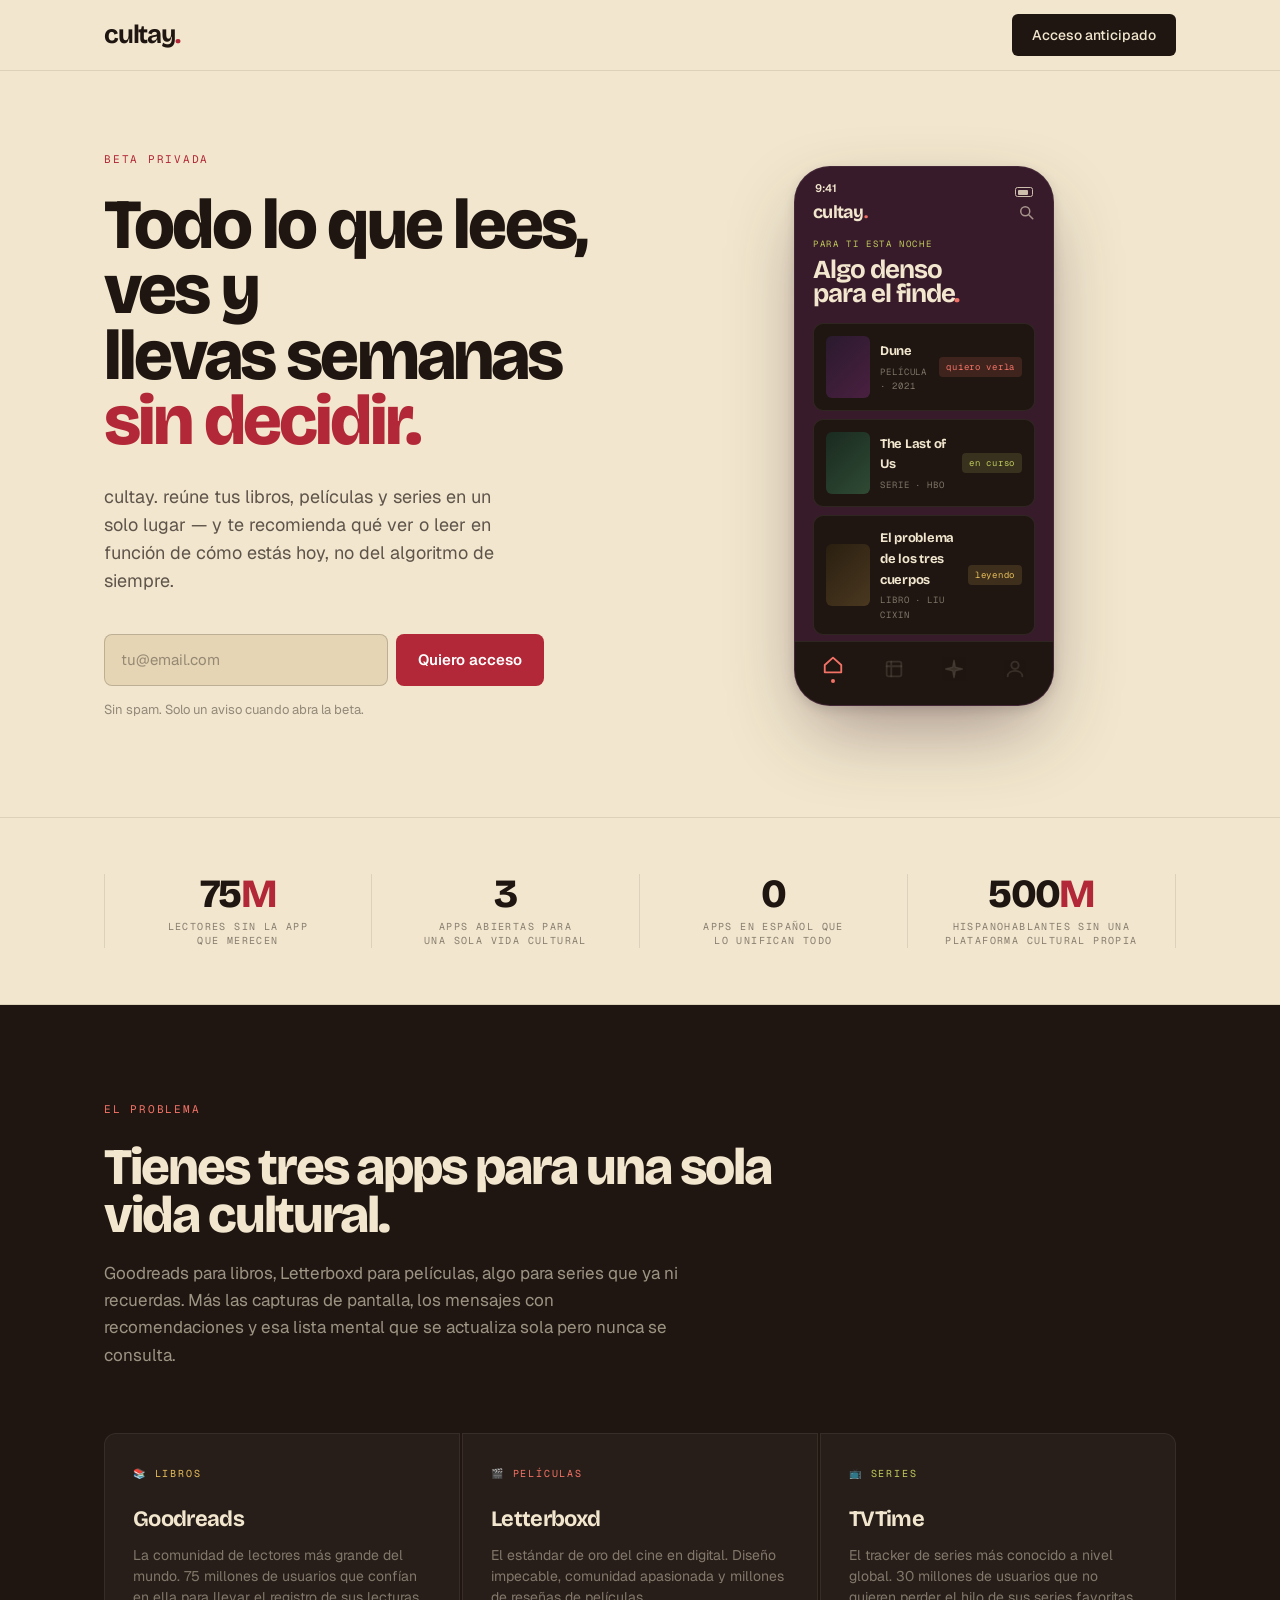
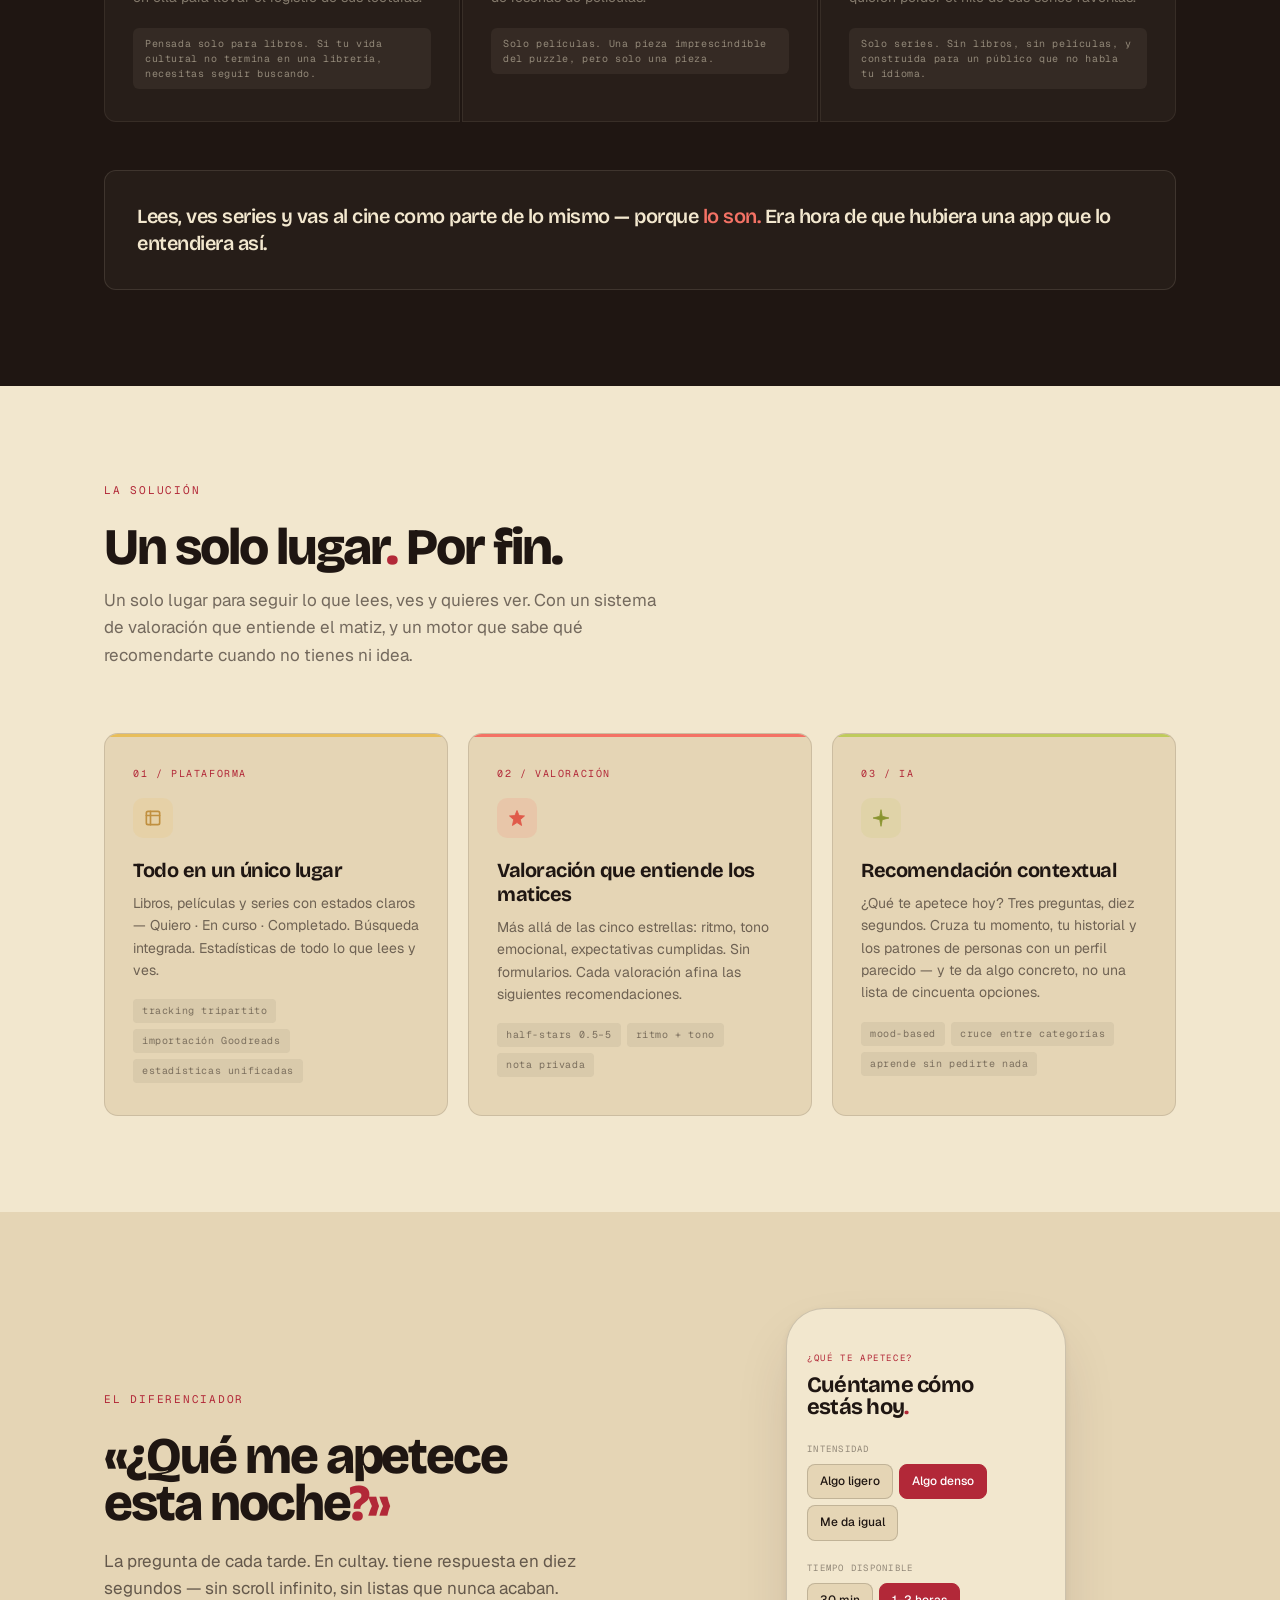
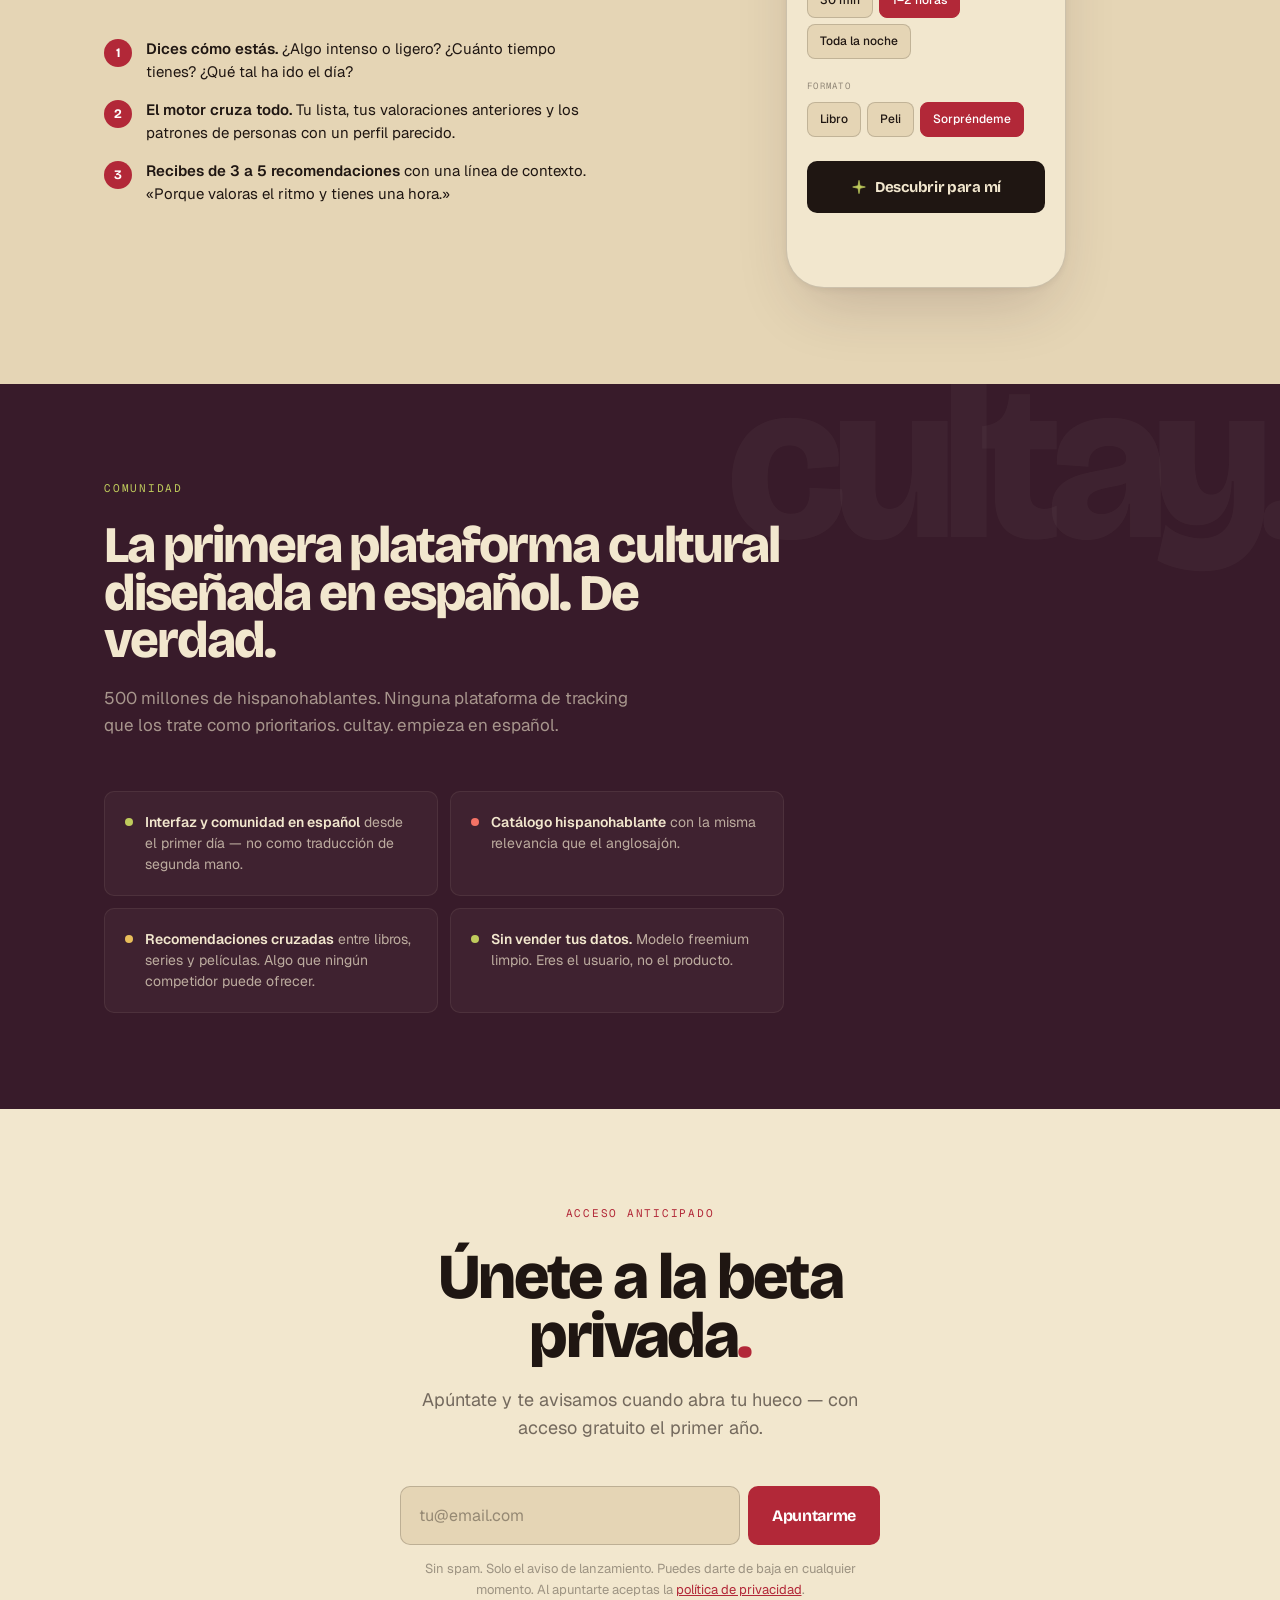
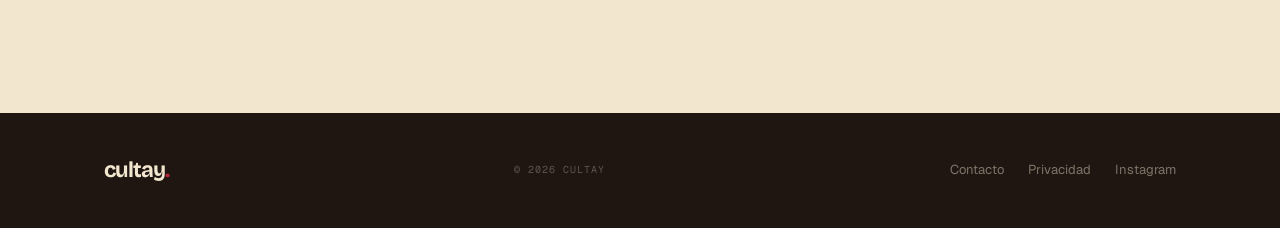
==== index.html @ 12b3cb8c "feat: forms Kit + privacidad + revisión de textos" ====
<!DOCTYPE html>
<html lang="es">
<head>
  <meta charset="UTF-8" />
  <meta name="viewport" content="width=device-width, initial-scale=1.0" />
  <title>cultay. — Tus libros, películas y series. Todo en un solo lugar.</title>
  <meta name="description" content="La app que unifica tu vida cultural y te recomienda qué leer o ver según cómo estás hoy." />
  <meta property="og:title" content="cultay. — Una sola app para tu vida cultural" />
  <meta property="og:description" content="Una sola app para gestionar libros, películas y series — y para resolver la pregunta de cada tarde." />
  <meta property="og:type" content="website" />

  <link rel="preconnect" href="https://fonts.googleapis.com" />
  <link rel="preconnect" href="https://fonts.gstatic.com" crossorigin />
  <link rel="stylesheet" href="https://fonts.googleapis.com/css2?family=Bricolage+Grotesque:opsz,wght@12..96,400;12..96,600;12..96,700;12..96,800&family=Geist:wght@300;400;500;600&family=Geist+Mono:wght@400;500&display=swap" />

  <style>
    /* ── TOKENS ─────────────────────────────────────────────────────── */
    :root {
      --hueso:       #F2E7CE;
      --arena:       #E5D5B5;
      --ink:         #1F1612;
      --vermut:      #B22838;
      --coral:       #F47265;
      --pistacho:    #BFCB5C;
      --mantequilla: #E8BE5A;
      --berenjena:   #381B2A;
      --line:        rgba(31,22,18,0.10);
      --line-med:    rgba(31,22,18,0.18);

      --display: 'Bricolage Grotesque', sans-serif;
      --ui:      'Geist', sans-serif;
      --mono:    'Geist Mono', monospace;
    }

    /* ── RESET ──────────────────────────────────────────────────────── */
    *, *::before, *::after { box-sizing: border-box; margin: 0; padding: 0; }
    html { scroll-behavior: smooth; }
    body {
      background: var(--hueso);
      color: var(--ink);
      font-family: 'Geist', sans-serif;
      font-size: 16px;
      line-height: 1.6;
      overflow-x: hidden;
    }
    img, svg { display: block; }
    a { color: inherit; text-decoration: none; }
    button { cursor: pointer; border: none; background: none; font: inherit; }
    input { font: inherit; }

    /* ── HELPERS ────────────────────────────────────────────────────── */
    .container {
      width: 100%;
      max-width: 1120px;
      margin: 0 auto;
      padding: 0 24px;
    }
    .mono {
      font-family: 'Geist Mono', monospace;
      font-size: 11px;
      letter-spacing: 0.16em;
      text-transform: uppercase;
    }
    .display {
      font-family: 'Bricolage Grotesque', sans-serif;
    }

    /* ── NAV ────────────────────────────────────────────────────────── */
    nav {
      position: sticky;
      top: 0;
      z-index: 100;
      background: var(--hueso);
      border-bottom: 1px solid var(--line);
      padding: 14px 0;
    }
    .nav-inner {
      display: flex;
      align-items: center;
      justify-content: space-between;
    }
    .wordmark {
      font-family: 'Bricolage Grotesque', sans-serif;
      font-weight: 700;
      font-size: 26px;
      letter-spacing: -0.045em;
      line-height: 1;
      display: inline-flex;
      align-items: flex-end;
      color: var(--ink);
    }
    .wordmark .dot { color: var(--vermut); }
    .nav-cta {
      background: var(--ink);
      color: var(--hueso);
      font-family: 'Geist', sans-serif;
      font-size: 14px;
      font-weight: 500;
      padding: 10px 20px;
      border-radius: 6px;
      transition: background 0.18s;
    }
    .nav-cta:hover { background: var(--berenjena); }

    /* ── HERO ───────────────────────────────────────────────────────── */
    .hero {
      padding: 80px 0 96px;
      position: relative;
      overflow: hidden;
    }
    .hero-grid {
      display: grid;
      grid-template-columns: 1fr 1fr;
      gap: 64px;
      align-items: center;
    }
    .hero-label {
      color: var(--vermut);
      margin-bottom: 24px;
    }
    .hero-heading {
      font-family: 'Bricolage Grotesque', sans-serif;
      font-weight: 800;
      font-size: clamp(44px, 5.5vw, 72px);
      letter-spacing: -0.04em;
      line-height: 0.93;
      margin-bottom: 28px;
      color: var(--ink);
    }
    .hero-heading .accent { color: var(--vermut); }
    .hero-sub {
      font-size: 18px;
      line-height: 1.55;
      color: rgba(31,22,18,0.7);
      margin-bottom: 40px;
      max-width: 420px;
    }
    .hero-form {
      display: flex;
      gap: 8px;
      max-width: 440px;
    }
    .hero-form input[type="email"] {
      flex: 1;
      background: var(--arena);
      border: 1.5px solid rgba(31,22,18,0.20);
      border-radius: 8px;
      padding: 13px 16px;
      font-size: 15px;
      color: var(--ink);
      outline: none;
      transition: border-color 0.15s, background 0.15s;
    }
    .hero-form input[type="email"]:focus { border-color: var(--vermut); background: var(--hueso); }
    .hero-form input[type="email"]::placeholder { color: rgba(31,22,18,0.40); }
    .hero-form button[type="submit"] {
      background: var(--vermut);
      color: white;
      font-family: 'Geist', sans-serif;
      font-size: 15px;
      font-weight: 600;
      padding: 13px 22px;
      border-radius: 8px;
      white-space: nowrap;
      transition: background 0.18s, transform 0.12s;
    }
    .hero-form button[type="submit"]:hover { background: #941f2a; }
    .hero-form button[type="submit"]:active { transform: scale(0.97); }
    .hero-footnote {
      margin-top: 14px;
      font-size: 13px;
      color: rgba(31,22,18,0.45);
    }

    /* Phone mockup */
    .phone-wrap {
      display: flex;
      justify-content: center;
      position: relative;
    }
    .phone {
      width: 260px;
      height: 540px;
      background: var(--berenjena);
      border-radius: 36px;
      border: 1.5px solid rgba(255,255,255,0.06);
      overflow: hidden;
      position: relative;
      box-shadow: 0 32px 80px -16px rgba(56,27,42,0.45), 0 4px 12px rgba(0,0,0,0.12);
    }
    .phone-status {
      height: 36px;
      display: flex;
      align-items: flex-end;
      justify-content: space-between;
      padding: 0 20px 6px;
      font-family: 'Geist', sans-serif;
      font-size: 11px;
      font-weight: 600;
      color: var(--hueso);
    }
    .phone-battery {
      display: inline-flex;
      align-items: center;
      gap: 2px;
    }
    .phone-battery-shell {
      width: 18px;
      height: 10px;
      border-radius: 2.5px;
      border: 1px solid var(--hueso);
      position: relative;
      opacity: 0.8;
    }
    .phone-battery-fill {
      position: absolute;
      inset: 1.5px;
      width: 65%;
      background: var(--hueso);
      border-radius: 1px;
    }
    .phone-body {
      padding: 0 18px;
      height: calc(100% - 36px - 64px);
      overflow: hidden;
    }
    .phone-nav-bar {
      position: absolute;
      bottom: 0;
      left: 0;
      right: 0;
      height: 64px;
      background: var(--ink);
      border-top: 1px solid rgba(242,231,206,0.08);
      display: flex;
      align-items: center;
      justify-content: space-around;
      padding: 0 8px 10px;
    }
    .phone-nav-icon { opacity: 0.35; }
    .phone-nav-icon.active { opacity: 1; }
    .phone-nav-dot {
      width: 4px;
      height: 4px;
      border-radius: 50%;
      background: var(--coral);
      margin: 3px auto 0;
    }

    /* Phone content */
    .phone-label {
      font-family: 'Geist Mono', monospace;
      font-size: 9px;
      letter-spacing: 0.18em;
      text-transform: uppercase;
      color: var(--pistacho);
      margin-bottom: 6px;
    }
    .phone-heading {
      font-family: 'Bricolage Grotesque', sans-serif;
      font-weight: 700;
      font-size: 26px;
      letter-spacing: -0.04em;
      line-height: 0.95;
      color: var(--hueso);
      margin-bottom: 16px;
    }
    .phone-heading .ph-dot { color: var(--coral); }
    .phone-card {
      background: var(--ink);
      border: 1px solid rgba(242,231,206,0.08);
      border-radius: 10px;
      padding: 12px;
      margin-bottom: 8px;
      display: flex;
      gap: 10px;
      align-items: center;
    }
    .phone-card-cover {
      width: 44px;
      height: 62px;
      border-radius: 6px;
      flex-shrink: 0;
    }
    .phone-card-title {
      font-family: 'Bricolage Grotesque', sans-serif;
      font-weight: 700;
      font-size: 13px;
      letter-spacing: -0.02em;
      color: var(--hueso);
      margin-bottom: 3px;
    }
    .phone-card-meta {
      font-family: 'Geist Mono', monospace;
      font-size: 9px;
      letter-spacing: 0.1em;
      color: rgba(242,231,206,0.45);
      text-transform: uppercase;
    }
    .phone-badge {
      margin-left: auto;
      font-family: 'Geist Mono', monospace;
      font-size: 9px;
      letter-spacing: 0.08em;
      padding: 3px 7px;
      border-radius: 4px;
      white-space: nowrap;
    }
    .badge-coral { background: rgba(244,114,101,0.15); color: var(--coral); }
    .badge-pistacho { background: rgba(191,203,92,0.15); color: var(--pistacho); }
    .badge-mantequilla { background: rgba(232,190,90,0.15); color: var(--mantequilla); }

    /* floating pills on hero bg */
    .hero-pill {
      position: absolute;
      font-family: 'Geist Mono', monospace;
      font-size: 10px;
      letter-spacing: 0.1em;
      text-transform: uppercase;
      padding: 6px 12px;
      border-radius: 100px;
      border: 1px solid var(--line-med);
      background: white;
      color: rgba(31,22,18,0.55);
      pointer-events: none;
      user-select: none;
    }

    /* ── PROBLEM SECTION ────────────────────────────────────────────── */
    .problem {
      background: var(--ink);
      color: var(--hueso);
      padding: 96px 0;
    }
    .problem-label { color: var(--coral); margin-bottom: 24px; }
    .problem-heading {
      font-family: 'Bricolage Grotesque', sans-serif;
      font-weight: 800;
      font-size: clamp(36px, 4vw, 56px);
      letter-spacing: -0.04em;
      line-height: 0.95;
      margin-bottom: 20px;
      max-width: 700px;
    }
    .problem-sub {
      font-size: 17px;
      color: rgba(242,231,206,0.6);
      max-width: 580px;
      margin-bottom: 64px;
      line-height: 1.6;
    }
    .apps-grid {
      display: grid;
      grid-template-columns: repeat(3, 1fr);
      gap: 2px;
    }
    .app-card {
      background: rgba(242,231,206,0.04);
      border: 1px solid rgba(242,231,206,0.08);
      padding: 32px 28px;
      position: relative;
    }
    .app-card:first-child { border-radius: 12px 0 0 12px; }
    .app-card:last-child  { border-radius: 0 12px 12px 0; }
    .app-card-type {
      font-family: 'Geist Mono', monospace;
      font-size: 10px;
      letter-spacing: 0.18em;
      text-transform: uppercase;
      margin-bottom: 20px;
    }
    .type-libros   { color: var(--mantequilla); }
    .type-peliculas { color: var(--coral); }
    .type-series   { color: var(--pistacho); }
    .app-name {
      font-family: 'Bricolage Grotesque', sans-serif;
      font-weight: 700;
      font-size: 22px;
      letter-spacing: -0.03em;
      margin-bottom: 8px;
      color: var(--hueso);
    }
    .app-verdict {
      font-size: 14px;
      color: rgba(242,231,206,0.45);
      line-height: 1.5;
      margin-bottom: 20px;
    }
    .app-pain {
      font-family: 'Geist Mono', monospace;
      font-size: 10px;
      letter-spacing: 0.06em;
      padding: 8px 12px;
      border-radius: 6px;
      background: rgba(242,231,206,0.06);
      color: rgba(242,231,206,0.5);
      line-height: 1.5;
    }
    .problem-coda {
      margin-top: 48px;
      padding: 32px;
      border: 1px solid rgba(242,231,206,0.12);
      border-radius: 12px;
      background: rgba(242,231,206,0.03);
      display: flex;
      align-items: center;
      gap: 20px;
    }
    .problem-coda-quote {
      font-family: 'Bricolage Grotesque', sans-serif;
      font-weight: 600;
      font-size: 20px;
      letter-spacing: -0.025em;
      color: var(--hueso);
      flex: 1;
      line-height: 1.35;
    }
    .problem-coda-quote .hl { color: var(--coral); }

    /* ── SOLUTION SECTION ───────────────────────────────────────────── */
    .solution {
      padding: 96px 0;
      background: var(--hueso);
    }
    .section-label { margin-bottom: 24px; }
    .section-heading {
      font-family: 'Bricolage Grotesque', sans-serif;
      font-weight: 800;
      font-size: clamp(36px, 4vw, 56px);
      letter-spacing: -0.04em;
      line-height: 0.93;
      margin-bottom: 16px;
    }
    .section-heading .accent { color: var(--vermut); }
    .section-sub {
      font-size: 17px;
      color: rgba(31,22,18,0.6);
      max-width: 560px;
      line-height: 1.6;
      margin-bottom: 64px;
    }
    .pillars-grid {
      display: grid;
      grid-template-columns: repeat(3, 1fr);
      gap: 20px;
    }
    .pillar {
      background: var(--arena);
      border: 1.5px solid rgba(31,22,18,0.12);
      border-radius: 14px;
      padding: 32px 28px;
      position: relative;
      overflow: hidden;
    }
    .pillar::before {
      content: '';
      position: absolute;
      top: 0; left: 0; right: 0;
      height: 3px;
    }
    .pillar:nth-child(1)::before { background: var(--mantequilla); }
    .pillar:nth-child(2)::before { background: var(--coral); }
    .pillar:nth-child(3)::before { background: var(--pistacho); }
    .pillar-number {
      font-family: 'Geist Mono', monospace;
      font-size: 10px;
      letter-spacing: 0.16em;
      color: var(--vermut);
      margin-bottom: 16px;
    }
    .pillar-icon {
      margin-bottom: 20px;
      width: 40px;
      height: 40px;
      border-radius: 10px;
      display: flex;
      align-items: center;
      justify-content: center;
    }
    .pillar-icon-1 { background: rgba(232,190,90,0.15); }
    .pillar-icon-2 { background: rgba(244,114,101,0.15); }
    .pillar-icon-3 { background: rgba(191,203,92,0.15); }
    .pillar-title {
      font-family: 'Bricolage Grotesque', sans-serif;
      font-weight: 700;
      font-size: 20px;
      letter-spacing: -0.025em;
      margin-bottom: 10px;
      line-height: 1.2;
    }
    .pillar-desc {
      font-size: 14px;
      line-height: 1.6;
      color: rgba(31,22,18,0.6);
    }
    .pillar-tags {
      display: flex;
      flex-wrap: wrap;
      gap: 6px;
      margin-top: 18px;
    }
    .tag {
      font-family: 'Geist Mono', monospace;
      font-size: 10px;
      letter-spacing: 0.06em;
      padding: 4px 9px;
      border-radius: 4px;
      background: rgba(31,22,18,0.06);
      color: rgba(31,22,18,0.5);
    }

    /* ── APETECE SECTION ────────────────────────────────────────────── */
    .apetece {
      padding: 96px 0;
      background: var(--arena);
      overflow: hidden;
    }
    .apetece-grid {
      display: grid;
      grid-template-columns: 1fr 1fr;
      gap: 72px;
      align-items: center;
    }
    .apetece-label { color: var(--vermut); margin-bottom: 24px; }
    .apetece-heading {
      font-family: 'Bricolage Grotesque', sans-serif;
      font-weight: 800;
      font-size: clamp(36px, 4vw, 54px);
      letter-spacing: -0.04em;
      line-height: 0.93;
      margin-bottom: 20px;
    }
    .apetece-heading .accent { color: var(--vermut); }
    .apetece-sub {
      font-size: 17px;
      line-height: 1.6;
      color: rgba(31,22,18,0.65);
      margin-bottom: 36px;
    }
    .apetece-steps {
      display: flex;
      flex-direction: column;
      gap: 16px;
    }
    .apetece-step {
      display: flex;
      align-items: flex-start;
      gap: 14px;
    }
    .step-num {
      width: 28px;
      height: 28px;
      border-radius: 50%;
      background: var(--vermut);
      color: white;
      font-family: 'Bricolage Grotesque', sans-serif;
      font-weight: 700;
      font-size: 13px;
      display: flex;
      align-items: center;
      justify-content: center;
      flex-shrink: 0;
      margin-top: 1px;
    }
    .step-text {
      font-size: 15px;
      line-height: 1.5;
      color: var(--ink);
    }
    .step-text strong { font-weight: 600; }

    /* Apetece phone */
    .apetece-phone {
      width: 280px;
      height: 580px;
      background: var(--hueso);
      border-radius: 38px;
      border: 1.5px solid var(--line-med);
      overflow: hidden;
      position: relative;
      box-shadow: 0 28px 64px -16px rgba(56,27,42,0.2), 0 2px 6px rgba(0,0,0,0.06);
      margin: 0 auto;
    }
    .apetece-phone-body {
      padding: 42px 20px 24px;
      height: 100%;
    }
    .apetece-q-label {
      font-family: 'Geist Mono', monospace;
      font-size: 9px;
      letter-spacing: 0.18em;
      text-transform: uppercase;
      color: var(--vermut);
      margin-bottom: 8px;
    }
    .apetece-q-heading {
      font-family: 'Bricolage Grotesque', sans-serif;
      font-weight: 700;
      font-size: 22px;
      letter-spacing: -0.035em;
      line-height: 1;
      margin-bottom: 24px;
      color: var(--ink);
    }
    .apetece-q-heading .qdot { color: var(--vermut); }
    .mood-group {
      margin-bottom: 20px;
    }
    .mood-group-label {
      font-family: 'Geist Mono', monospace;
      font-size: 9px;
      letter-spacing: 0.14em;
      text-transform: uppercase;
      color: rgba(31,22,18,0.45);
      margin-bottom: 8px;
    }
    .mood-tiles {
      display: flex;
      flex-wrap: wrap;
      gap: 6px;
    }
    .mood-tile {
      font-family: 'Geist', sans-serif;
      font-size: 12px;
      font-weight: 500;
      padding: 7px 12px;
      border-radius: 8px;
      border: 1.5px solid rgba(31,22,18,0.18);
      color: var(--ink);
      background: var(--arena);
    }
    .mood-tile.active {
      border-color: var(--vermut);
      background: var(--vermut);
      color: white;
    }
    .apetece-cta-btn {
      margin-top: 24px;
      width: 100%;
      background: var(--ink);
      color: var(--hueso);
      font-family: 'Bricolage Grotesque', sans-serif;
      font-weight: 700;
      font-size: 15px;
      letter-spacing: -0.02em;
      padding: 14px;
      border-radius: 10px;
      text-align: center;
      display: flex;
      align-items: center;
      justify-content: center;
      gap: 8px;
    }

    /* ── STATS BAR ──────────────────────────────────────────────────── */
    .stats {
      padding: 56px 0;
      background: var(--hueso);
      border-top: 1px solid var(--line);
      border-bottom: 1px solid var(--line);
    }
    .stats-grid {
      display: grid;
      grid-template-columns: repeat(4, 1fr);
      gap: 0;
    }
    .stat {
      padding: 0 32px;
      text-align: center;
      border-right: 1px solid var(--line);
    }
    .stat:first-child { border-left: 1px solid var(--line); }
    .stat-number {
      font-family: 'Bricolage Grotesque', sans-serif;
      font-weight: 800;
      font-size: 40px;
      letter-spacing: -0.04em;
      color: var(--ink);
      line-height: 1;
      margin-bottom: 6px;
    }
    .stat-number .stat-accent { color: var(--vermut); }
    .stat-label {
      font-family: 'Geist Mono', monospace;
      font-size: 10px;
      letter-spacing: 0.14em;
      text-transform: uppercase;
      color: rgba(31,22,18,0.5);
      line-height: 1.4;
    }

    /* ── COMUNIDAD SECTION ──────────────────────────────────────────── */
    .comunidad {
      padding: 96px 0;
      background: var(--berenjena);
      color: var(--hueso);
      position: relative;
      overflow: hidden;
    }
    .comunidad::before {
      content: 'cultay.';
      position: absolute;
      font-family: 'Bricolage Grotesque', sans-serif;
      font-weight: 800;
      font-size: 220px;
      letter-spacing: -0.06em;
      color: rgba(242,231,206,0.04);
      top: -30px;
      right: -20px;
      pointer-events: none;
      line-height: 1;
      user-select: none;
    }
    .comunidad-label { color: var(--pistacho); margin-bottom: 24px; }
    .comunidad-heading {
      font-family: 'Bricolage Grotesque', sans-serif;
      font-weight: 800;
      font-size: clamp(36px, 4vw, 56px);
      letter-spacing: -0.04em;
      line-height: 0.93;
      margin-bottom: 20px;
      max-width: 680px;
    }
    .comunidad-sub {
      font-size: 17px;
      line-height: 1.6;
      color: rgba(242,231,206,0.6);
      max-width: 540px;
      margin-bottom: 52px;
    }
    .bullets-grid {
      display: grid;
      grid-template-columns: repeat(2, 1fr);
      gap: 12px;
      max-width: 680px;
    }
    .bullet {
      display: flex;
      align-items: flex-start;
      gap: 12px;
      padding: 20px;
      border: 1px solid rgba(242,231,206,0.08);
      border-radius: 10px;
      background: rgba(242,231,206,0.04);
    }
    .bullet-dot {
      width: 8px;
      height: 8px;
      border-radius: 50%;
      flex-shrink: 0;
      margin-top: 6px;
    }
    .bullet-text {
      font-size: 14px;
      line-height: 1.5;
      color: rgba(242,231,206,0.7);
    }
    .bullet-text strong { color: var(--hueso); font-weight: 600; }

    /* ── WAITLIST / FINAL CTA ───────────────────────────────────────── */
    .waitlist {
      padding: 96px 0 112px;
      background: var(--hueso);
      text-align: center;
    }
    .waitlist-label { color: var(--vermut); margin-bottom: 24px; display: block; }
    .waitlist-heading {
      font-family: 'Bricolage Grotesque', sans-serif;
      font-weight: 800;
      font-size: clamp(40px, 5vw, 68px);
      letter-spacing: -0.04em;
      line-height: 0.93;
      margin-bottom: 20px;
      max-width: 700px;
      margin-left: auto;
      margin-right: auto;
    }
    .waitlist-heading .accent { color: var(--vermut); }
    .waitlist-sub {
      font-size: 18px;
      line-height: 1.55;
      color: rgba(31,22,18,0.6);
      max-width: 480px;
      margin: 0 auto 44px;
    }
    .waitlist-form-wrap {
      max-width: 480px;
      margin: 0 auto;
    }
    .waitlist-form {
      display: flex;
      gap: 8px;
    }
    .waitlist-form input[type="email"] {
      flex: 1;
      background: var(--arena);
      border: 1.5px solid rgba(31,22,18,0.20);
      border-radius: 10px;
      padding: 16px 18px;
      font-size: 16px;
      color: var(--ink);
      outline: none;
      transition: border-color 0.15s, background 0.15s;
    }
    .waitlist-form input[type="email"]:focus { border-color: var(--vermut); background: var(--hueso); }
    .waitlist-form input[type="email"]::placeholder { color: rgba(31,22,18,0.40); }
    .waitlist-form button[type="submit"] {
      background: var(--vermut);
      color: white;
      font-family: 'Bricolage Grotesque', sans-serif;
      font-size: 16px;
      font-weight: 700;
      padding: 16px 24px;
      border-radius: 10px;
      white-space: nowrap;
      letter-spacing: -0.02em;
      transition: background 0.18s, transform 0.12s;
    }
    .waitlist-form button[type="submit"]:hover { background: #941f2a; }
    .waitlist-form button[type="submit"]:active { transform: scale(0.97); }
    .waitlist-footnote {
      margin-top: 14px;
      font-size: 13px;
      color: rgba(31,22,18,0.4);
    }
    .success-msg {
      display: none;
      text-align: center;
      padding: 20px;
      background: rgba(191,203,92,0.12);
      border: 1px solid rgba(191,203,92,0.3);
      border-radius: 10px;
      color: var(--ink);
      font-size: 15px;
    }
    .success-msg.show { display: block; }

    /* ── FOOTER ─────────────────────────────────────────────────────── */
    footer {
      background: var(--ink);
      color: var(--hueso);
      padding: 40px 0;
    }
    .footer-inner {
      display: flex;
      align-items: center;
      justify-content: space-between;
    }
    .footer-wordmark {
      font-family: 'Bricolage Grotesque', sans-serif;
      font-weight: 700;
      font-size: 22px;
      letter-spacing: -0.045em;
      color: var(--hueso);
    }
    .footer-wordmark .dot { color: var(--vermut); }
    .footer-copy {
      font-family: 'Geist Mono', monospace;
      font-size: 10px;
      letter-spacing: 0.1em;
      color: rgba(242,231,206,0.3);
      text-transform: uppercase;
    }
    .footer-links {
      display: flex;
      gap: 24px;
    }
    .footer-link {
      font-size: 13px;
      color: rgba(242,231,206,0.45);
      transition: color 0.15s;
    }
    .footer-link:hover { color: var(--hueso); }

    /* ── RESPONSIVE ─────────────────────────────────────────────────── */
    @media (max-width: 860px) {
      .hero-grid { grid-template-columns: 1fr; gap: 56px; }
      .phone-wrap { order: -1; }
      .apps-grid { grid-template-columns: 1fr; gap: 2px; }
      .app-card:first-child { border-radius: 12px 12px 0 0; }
      .app-card:last-child  { border-radius: 0 0 12px 12px; }
      .pillars-grid { grid-template-columns: 1fr; }
      .apetece-grid { grid-template-columns: 1fr; gap: 56px; }
      .stats-grid { grid-template-columns: repeat(2, 1fr); gap: 20px; }
      .stat { border: 1px solid var(--line); border-radius: 10px; padding: 24px; }
      .stat:first-child { border: 1px solid var(--line); }
      .bullets-grid { grid-template-columns: 1fr; }
      .footer-inner { flex-direction: column; gap: 20px; text-align: center; }
      .footer-links { flex-wrap: wrap; justify-content: center; }
      .hero-form { flex-direction: column; }
      .waitlist-form { flex-direction: column; }
    }
    @media (max-width: 540px) {
      .hero { padding: 56px 0 72px; }
      .problem, .solution, .apetece, .comunidad, .waitlist { padding: 72px 0; }
    }
  </style>
</head>
<body>

  <!-- ── NAV ─────────────────────────────────────────────────────────── -->
  <nav>
    <div class="container">
      <div class="nav-inner">
        <a href="#" class="wordmark">cultay<span class="dot">.</span></a>
        <a href="#waitlist" class="nav-cta">Acceso anticipado</a>
      </div>
    </div>
  </nav>

  <!-- ── HERO ────────────────────────────────────────────────────────── -->
  <section class="hero">
    <div class="container">
      <div class="hero-grid">
        <div>
          <p class="mono hero-label">Beta privada</p>
          <h1 class="hero-heading">
            Todo lo que lees, ves y<br/>
            llevas semanas <span class="accent">sin decidir.</span>
          </h1>
          <p class="hero-sub">
            cultay. reúne tus libros, películas y series en un solo lugar — y te recomienda qué ver o leer en función de cómo estás hoy, no del algoritmo de siempre.
          </p>
          <form class="hero-form" id="hero-form">
            <input type="email" name="email_address" placeholder="tu@email.com" required autocomplete="email" />
            <!-- Kit gestiona el anti-spam automáticamente; no hace falta honeypot manual -->
            <button type="submit">Quiero acceso</button>
          </form>
          <p class="hero-footnote" id="hero-footnote">Sin spam. Solo un aviso cuando abra la beta.</p>
        </div>
        <div class="phone-wrap">
          <!-- Phone mockup: dark mode "¿Qué me apetece?" screen -->
          <div class="phone">
            <div class="phone-status">
              <span>9:41</span>
              <div class="phone-battery">
                <div class="phone-battery-shell"><div class="phone-battery-fill"></div></div>
              </div>
            </div>
            <div class="phone-body">
              <!-- Wordmark in phone -->
              <div style="display:flex;align-items:center;justify-content:space-between;margin-bottom:16px;">
                <div style="font-family:'Bricolage Grotesque',sans-serif;font-weight:700;font-size:18px;letter-spacing:-0.04em;color:#F2E7CE;line-height:1;">
                  cultay<span style="color:#F47265;">.</span>
                </div>
                <svg width="18" height="18" viewBox="0 0 24 24" fill="none" stroke="#F2E7CE" stroke-width="2" stroke-linecap="round" stroke-linejoin="round" opacity="0.6"><circle cx="11" cy="11" r="6"/><path d="M16 16 L21 21"/></svg>
              </div>
              <div class="phone-label">Para ti esta noche</div>
              <div class="phone-heading">Algo denso<br>para el finde<span class="ph-dot">.</span></div>
              <!-- Cards -->
              <div class="phone-card">
                <div class="phone-card-cover" style="background:linear-gradient(135deg,#2a1a2e,#4a2040);"></div>
                <div style="flex:1;min-width:0;">
                  <div class="phone-card-title">Dune</div>
                  <div class="phone-card-meta">película · 2021</div>
                </div>
                <span class="phone-badge badge-coral">quiero verla</span>
              </div>
              <div class="phone-card">
                <div class="phone-card-cover" style="background:linear-gradient(135deg,#1a2a1f,#2f4a35);"></div>
                <div style="flex:1;min-width:0;">
                  <div class="phone-card-title">The Last of Us</div>
                  <div class="phone-card-meta">serie · HBO</div>
                </div>
                <span class="phone-badge badge-pistacho">en curso</span>
              </div>
              <div class="phone-card">
                <div class="phone-card-cover" style="background:linear-gradient(135deg,#2a1f10,#4a3820);"></div>
                <div style="flex:1;min-width:0;">
                  <div class="phone-card-title">El problema de los tres cuerpos</div>
                  <div class="phone-card-meta">libro · Liu Cixin</div>
                </div>
                <span class="phone-badge badge-mantequilla">leyendo</span>
              </div>
            </div>
            <!-- Bottom nav -->
            <div class="phone-nav-bar">
              <div class="phone-nav-icon active">
                <svg width="22" height="22" viewBox="0 0 24 24" fill="none" stroke="#F47265" stroke-width="2" stroke-linecap="round" stroke-linejoin="round"><path d="M3 12 L12 4 L21 12 V20 H3 Z"/></svg>
                <div class="phone-nav-dot"></div>
              </div>
              <div class="phone-nav-icon">
                <svg width="22" height="22" viewBox="0 0 24 24" fill="none" stroke="rgba(242,231,206,0.35)" stroke-width="2" stroke-linecap="round" stroke-linejoin="round"><rect x="4" y="4" width="16" height="16" rx="2"/><path d="M4 9 H20 M9 4 V20"/></svg>
              </div>
              <div class="phone-nav-icon">
                <svg width="22" height="22" viewBox="0 0 24 24" fill="rgba(242,231,206,0.35)" stroke="rgba(242,231,206,0.35)" stroke-width="1.5"><path d="M12 2 L13.5 10 L21.5 12 L13.5 14 L12 22 L10.5 14 L2.5 12 L10.5 10 Z"/></svg>
              </div>
              <div class="phone-nav-icon">
                <svg width="22" height="22" viewBox="0 0 24 24" fill="none" stroke="rgba(242,231,206,0.35)" stroke-width="2" stroke-linecap="round"><circle cx="12" cy="8" r="4"/><path d="M4 20 C 4 16 8 14 12 14 C 16 14 20 16 20 20"/></svg>
              </div>
            </div>
          </div>
        </div>
      </div>
    </div>
  </section>

  <!-- ── STATS ───────────────────────────────────────────────────────── -->
  <div class="stats">
    <div class="container">
      <div class="stats-grid">
        <div class="stat">
          <div class="stat-number">75<span class="stat-accent">M</span></div>
          <div class="stat-label">lectores sin la app<br>que merecen</div>
        </div>
        <div class="stat">
          <div class="stat-number">3</div>
          <div class="stat-label">apps abiertas para<br>una sola vida cultural</div>
        </div>
        <div class="stat">
          <div class="stat-number">0</div>
          <div class="stat-label">apps en español que<br>lo unifican todo</div>
        </div>
        <div class="stat">
          <div class="stat-number">500<span class="stat-accent">M</span></div>
          <div class="stat-label">hispanohablantes sin una<br>plataforma cultural propia</div>
        </div>
      </div>
    </div>
  </div>

  <!-- ── PROBLEM ─────────────────────────────────────────────────────── -->
  <section class="problem">
    <div class="container">
      <p class="mono problem-label">El problema</p>
      <h2 class="problem-heading">
        Tienes tres apps para una sola vida cultural.
      </h2>
      <p class="problem-sub">
        Goodreads para libros, Letterboxd para películas, algo para series que ya ni recuerdas. Más las capturas de pantalla, los mensajes con recomendaciones y esa lista mental que se actualiza sola pero nunca se consulta.
      </p>
      <div class="apps-grid">
        <div class="app-card">
          <div class="app-card-type type-libros">📚 Libros</div>
          <div class="app-name">Goodreads</div>
          <p class="app-verdict">La comunidad de lectores más grande del mundo. 75 millones de usuarios que confían en ella para llevar el registro de sus lecturas.</p>
          <div class="app-pain">Pensada solo para libros. Si tu vida cultural no termina en una librería, necesitas seguir buscando.</div>
        </div>
        <div class="app-card">
          <div class="app-card-type type-peliculas">🎬 Películas</div>
          <div class="app-name">Letterboxd</div>
          <p class="app-verdict">El estándar de oro del cine en digital. Diseño impecable, comunidad apasionada y millones de reseñas de películas.</p>
          <div class="app-pain">Solo películas. Una pieza imprescindible del puzzle, pero solo una pieza.</div>
        </div>
        <div class="app-card">
          <div class="app-card-type type-series">📺 Series</div>
          <div class="app-name">TVTime</div>
          <p class="app-verdict">El tracker de series más conocido a nivel global. 30 millones de usuarios que no quieren perder el hilo de sus series favoritas.</p>
          <div class="app-pain">Solo series. Sin libros, sin películas, y construida para un público que no habla tu idioma.</div>
        </div>
      </div>
      <div class="problem-coda">
        <div class="problem-coda-quote">
          Lees, ves series y vas al cine como parte de lo mismo — porque <span class="hl">lo son.</span> Era hora de que hubiera una app que lo entendiera así.
        </div>
      </div>
    </div>
  </section>

  <!-- ── SOLUTION ────────────────────────────────────────────────────── -->
  <section class="solution">
    <div class="container">
      <p class="mono section-label" style="color:var(--vermut);">La solución</p>
      <h2 class="section-heading">Un solo lugar<span class="accent">.</span> Por fin.</h2>
      <p class="section-sub">Un solo lugar para seguir lo que lees, ves y quieres ver. Con un sistema de valoración que entiende el matiz, y un motor que sabe qué recomendarte cuando no tienes ni idea.</p>

      <div class="pillars-grid">
        <div class="pillar">
          <div class="pillar-number">01 / PLATAFORMA</div>
          <div class="pillar-icon pillar-icon-1">
            <svg width="20" height="20" viewBox="0 0 24 24" fill="none" stroke="#C09040" stroke-width="2" stroke-linecap="round" stroke-linejoin="round"><rect x="4" y="4" width="16" height="16" rx="2"/><path d="M4 9 H20 M9 4 V20"/></svg>
          </div>
          <div class="pillar-title">Todo en un único lugar</div>
          <p class="pillar-desc">Libros, películas y series con estados claros — Quiero · En curso · Completado. Búsqueda integrada. Estadísticas de todo lo que lees y ves.</p>
          <div class="pillar-tags">
            <span class="tag">tracking tripartito</span>
            <span class="tag">importación Goodreads</span>
            <span class="tag">estadísticas unificadas</span>
          </div>
        </div>
        <div class="pillar">
          <div class="pillar-number">02 / VALORACIÓN</div>
          <div class="pillar-icon pillar-icon-2">
            <svg width="20" height="20" viewBox="0 0 24 24" fill="#E05A4A" stroke="#E05A4A" stroke-width="1"><path d="M12 3 L14.5 9 L21 9.5 L16 14 L17.5 21 L12 17.5 L6.5 21 L8 14 L3 9.5 L9.5 9 Z"/></svg>
          </div>
          <div class="pillar-title">Valoración que entiende los matices</div>
          <p class="pillar-desc">Más allá de las cinco estrellas: ritmo, tono emocional, expectativas cumplidas. Sin formularios. Cada valoración afina las siguientes recomendaciones.</p>
          <div class="pillar-tags">
            <span class="tag">half-stars 0.5–5</span>
            <span class="tag">ritmo + tono</span>
            <span class="tag">nota privada</span>
          </div>
        </div>
        <div class="pillar">
          <div class="pillar-number">03 / IA</div>
          <div class="pillar-icon pillar-icon-3">
            <svg width="20" height="20" viewBox="0 0 24 24" fill="#8A9430" stroke="#8A9430" stroke-width="1"><path d="M12 2 L13.5 10 L21.5 12 L13.5 14 L12 22 L10.5 14 L2.5 12 L10.5 10 Z"/></svg>
          </div>
          <div class="pillar-title">Recomendación contextual</div>
          <p class="pillar-desc">¿Qué te apetece hoy? Tres preguntas, diez segundos. Cruza tu momento, tu historial y los patrones de personas con un perfil parecido — y te da algo concreto, no una lista de cincuenta opciones.</p>
          <div class="pillar-tags">
            <span class="tag">mood-based</span>
            <span class="tag">cruce entre categorías</span>
            <span class="tag">aprende sin pedirte nada</span>
          </div>
        </div>
      </div>
    </div>
  </section>

  <!-- ── ¿QUÉ ME APETECE? ─────────────────────────────────────────────── -->
  <section class="apetece">
    <div class="container">
      <div class="apetece-grid">
        <div>
          <p class="mono apetece-label">El diferenciador</p>
          <h2 class="apetece-heading">
            «¿Qué me apetece<br/>esta noche<span class="accent">?»</span>
          </h2>
          <p class="apetece-sub">
            La pregunta de cada tarde. En cultay. tiene respuesta en diez segundos — sin scroll infinito, sin listas que nunca acaban.
          </p>
          <div class="apetece-steps">
            <div class="apetece-step">
              <div class="step-num">1</div>
              <p class="step-text"><strong>Dices cómo estás.</strong> ¿Algo intenso o ligero? ¿Cuánto tiempo tienes? ¿Qué tal ha ido el día?</p>
            </div>
            <div class="apetece-step">
              <div class="step-num">2</div>
              <p class="step-text"><strong>El motor cruza todo.</strong> Tu lista, tus valoraciones anteriores y los patrones de personas con un perfil parecido.</p>
            </div>
            <div class="apetece-step">
              <div class="step-num">3</div>
              <p class="step-text"><strong>Recibes de 3 a 5 recomendaciones</strong> con una línea de contexto. «Porque valoras el ritmo y tienes una hora.»</p>
            </div>
          </div>
        </div>
        <!-- Apetece phone mockup -->
        <div>
          <div class="apetece-phone">
            <div class="apetece-phone-body">
              <div class="apetece-q-label">¿Qué te apetece?</div>
              <div class="apetece-q-heading">
                Cuéntame cómo<br/>estás hoy<span class="qdot">.</span>
              </div>
              <div class="mood-group">
                <div class="mood-group-label">Intensidad</div>
                <div class="mood-tiles">
                  <div class="mood-tile">Algo ligero</div>
                  <div class="mood-tile active">Algo denso</div>
                  <div class="mood-tile">Me da igual</div>
                </div>
              </div>
              <div class="mood-group">
                <div class="mood-group-label">Tiempo disponible</div>
                <div class="mood-tiles">
                  <div class="mood-tile">30 min</div>
                  <div class="mood-tile active">1–2 horas</div>
                  <div class="mood-tile">Toda la noche</div>
                </div>
              </div>
              <div class="mood-group">
                <div class="mood-group-label">Formato</div>
                <div class="mood-tiles">
                  <div class="mood-tile">Libro</div>
                  <div class="mood-tile">Peli</div>
                  <div class="mood-tile active">Sorpréndeme</div>
                </div>
              </div>
              <div class="apetece-cta-btn">
                <svg width="16" height="16" viewBox="0 0 24 24" fill="#BFCB5C" stroke="#BFCB5C" stroke-width="1"><path d="M12 2 L13.5 10 L21.5 12 L13.5 14 L12 22 L10.5 14 L2.5 12 L10.5 10 Z"/></svg>
                Descubrir para mí
              </div>
            </div>
          </div>
        </div>
      </div>
    </div>
  </section>

  <!-- ── COMUNIDAD ───────────────────────────────────────────────────── -->
  <section class="comunidad">
    <div class="container">
      <p class="mono comunidad-label">Comunidad</p>
      <h2 class="comunidad-heading">
        La primera plataforma cultural diseñada en español. De verdad.
      </h2>
      <p class="comunidad-sub">
        500 millones de hispanohablantes. Ninguna plataforma de tracking que los trate como prioritarios. cultay. empieza en español.
      </p>
      <div class="bullets-grid">
        <div class="bullet">
          <div class="bullet-dot" style="background:var(--pistacho);"></div>
          <p class="bullet-text"><strong>Interfaz y comunidad en español</strong> desde el primer día — no como traducción de segunda mano.</p>
        </div>
        <div class="bullet">
          <div class="bullet-dot" style="background:var(--coral);"></div>
          <p class="bullet-text"><strong>Catálogo hispanohablante</strong> con la misma relevancia que el anglosajón.</p>
        </div>
        <div class="bullet">
          <div class="bullet-dot" style="background:var(--mantequilla);"></div>
          <p class="bullet-text"><strong>Recomendaciones cruzadas</strong> entre libros, series y películas. Algo que ningún competidor puede ofrecer.</p>
        </div>
        <div class="bullet">
          <div class="bullet-dot" style="background:var(--pistacho);"></div>
          <p class="bullet-text"><strong>Sin vender tus datos.</strong> Modelo freemium limpio. Eres el usuario, no el producto.</p>
        </div>
      </div>
    </div>
  </section>

  <!-- ── WAITLIST ─────────────────────────────────────────────────────── -->
  <section class="waitlist" id="waitlist">
    <div class="container">
      <span class="mono waitlist-label">Acceso anticipado</span>
      <h2 class="waitlist-heading">
        Únete a la beta<br/>privada<span class="accent">.</span>
      </h2>
      <p class="waitlist-sub">
        Apúntate y te avisamos cuando abra tu hueco — con acceso gratuito el primer año.
      </p>
      <div class="waitlist-form-wrap">
        <form class="waitlist-form" id="waitlist-form">
          <input type="email" name="email_address" placeholder="tu@email.com" required autocomplete="email" />
          <!-- Kit gestiona el anti-spam automáticamente; no hace falta honeypot manual -->
          <button type="submit">Apuntarme</button>
        </form>
        <div class="success-msg" id="success-msg">
          ✓ &nbsp;Casi listo. Revisa tu email y confirma la suscripción para cerrar tu hueco.
        </div>
        <p class="waitlist-footnote">Sin spam. Solo el aviso de lanzamiento. Puedes darte de baja en cualquier momento. Al apuntarte aceptas la <a href="privacidad.html" style="color:var(--vermut);text-decoration:underline;">política de privacidad</a>.</p>
      </div>
    </div>
  </section>

  <!-- ── FOOTER ───────────────────────────────────────────────────────── -->
  <footer>
    <div class="container">
      <div class="footer-inner">
        <div class="footer-wordmark">cultay<span class="dot">.</span></div>
        <div class="footer-copy">© 2026 cultay</div>
        <div class="footer-links">
          <a href="mailto:hello@cultay.com" class="footer-link">Contacto</a>
          <a href="privacidad.html" class="footer-link">Privacidad</a>
          <a href="https://instagram.com/cultay.app" target="_blank" rel="noopener" class="footer-link">Instagram</a>
        </div>
      </div>
    </div>
  </footer>

  <!-- iframe oculto: recibe la respuesta de Kit para no recargar la página -->
  <iframe name="mc_hidden" style="display:none;" title="kit"></iframe>

  <!-- ── JS ──────────────────────────────────────────────────────────── -->
  <script>
    /* ─────────────────────────────────────────────────────────────────
       CONFIGURACIÓN — pega aquí la URL del formulario de Kit.
       En Kit:  Grow → Landing Pages & Forms → crea/abre un Form →
       Embed → pestaña "HTML". Copia el valor del atributo "action" del
       <form> (tiene el formato https://app.kit.com/forms/XXXXXX/subscriptions).
       Mientras esté vacía, los forms solo registran el email en consola.
       ───────────────────────────────────────────────────────────────── */
    const KIT_ACTION = "https://app.kit.com/forms/9726292/subscriptions";

    function wireForm(formId, onSuccess) {
      const form = document.getElementById(formId);
      if (!form) return;
      if (KIT_ACTION) {
        form.setAttribute('action', KIT_ACTION);
        form.setAttribute('method', 'post');
        form.setAttribute('target', 'mc_hidden');
      }
      form.addEventListener('submit', (e) => {
        const email = form.querySelector('input[type="email"]').value;
        if (!KIT_ACTION) {
          // Sin Kit configurado: no enviamos, solo mostramos el éxito (modo preview)
          e.preventDefault();
          console.log('Signup (Kit no configurado):', email);
        }
        // Si hay action, dejamos que el form se envíe al iframe oculto
        onSuccess(form);
      });
    }

    // Hero: sustituye el form por un mensaje de confirmación
    wireForm('hero-form', (form) => {
      form.innerHTML = '<p style="color:var(--vermut);font-family:\'Bricolage Grotesque\',sans-serif;font-weight:700;font-size:18px;">Casi listo. Revisa tu email y confirma la suscripción.</p>';
      const fn = document.getElementById('hero-footnote');
      if (fn) fn.style.display = 'none';
    });

    // Waitlist: oculta el form y muestra el bloque de éxito
    wireForm('waitlist-form', (form) => {
      form.style.display = 'none';
      document.getElementById('success-msg').classList.add('show');
    });

    // Smooth scroll para el nav CTA
    document.querySelectorAll('a[href="#waitlist"]').forEach(a => {
      a.addEventListener('click', e => {
        e.preventDefault();
        document.getElementById('waitlist').scrollIntoView({ behavior: 'smooth' });
      });
    });
  </script>

</body>
</html>
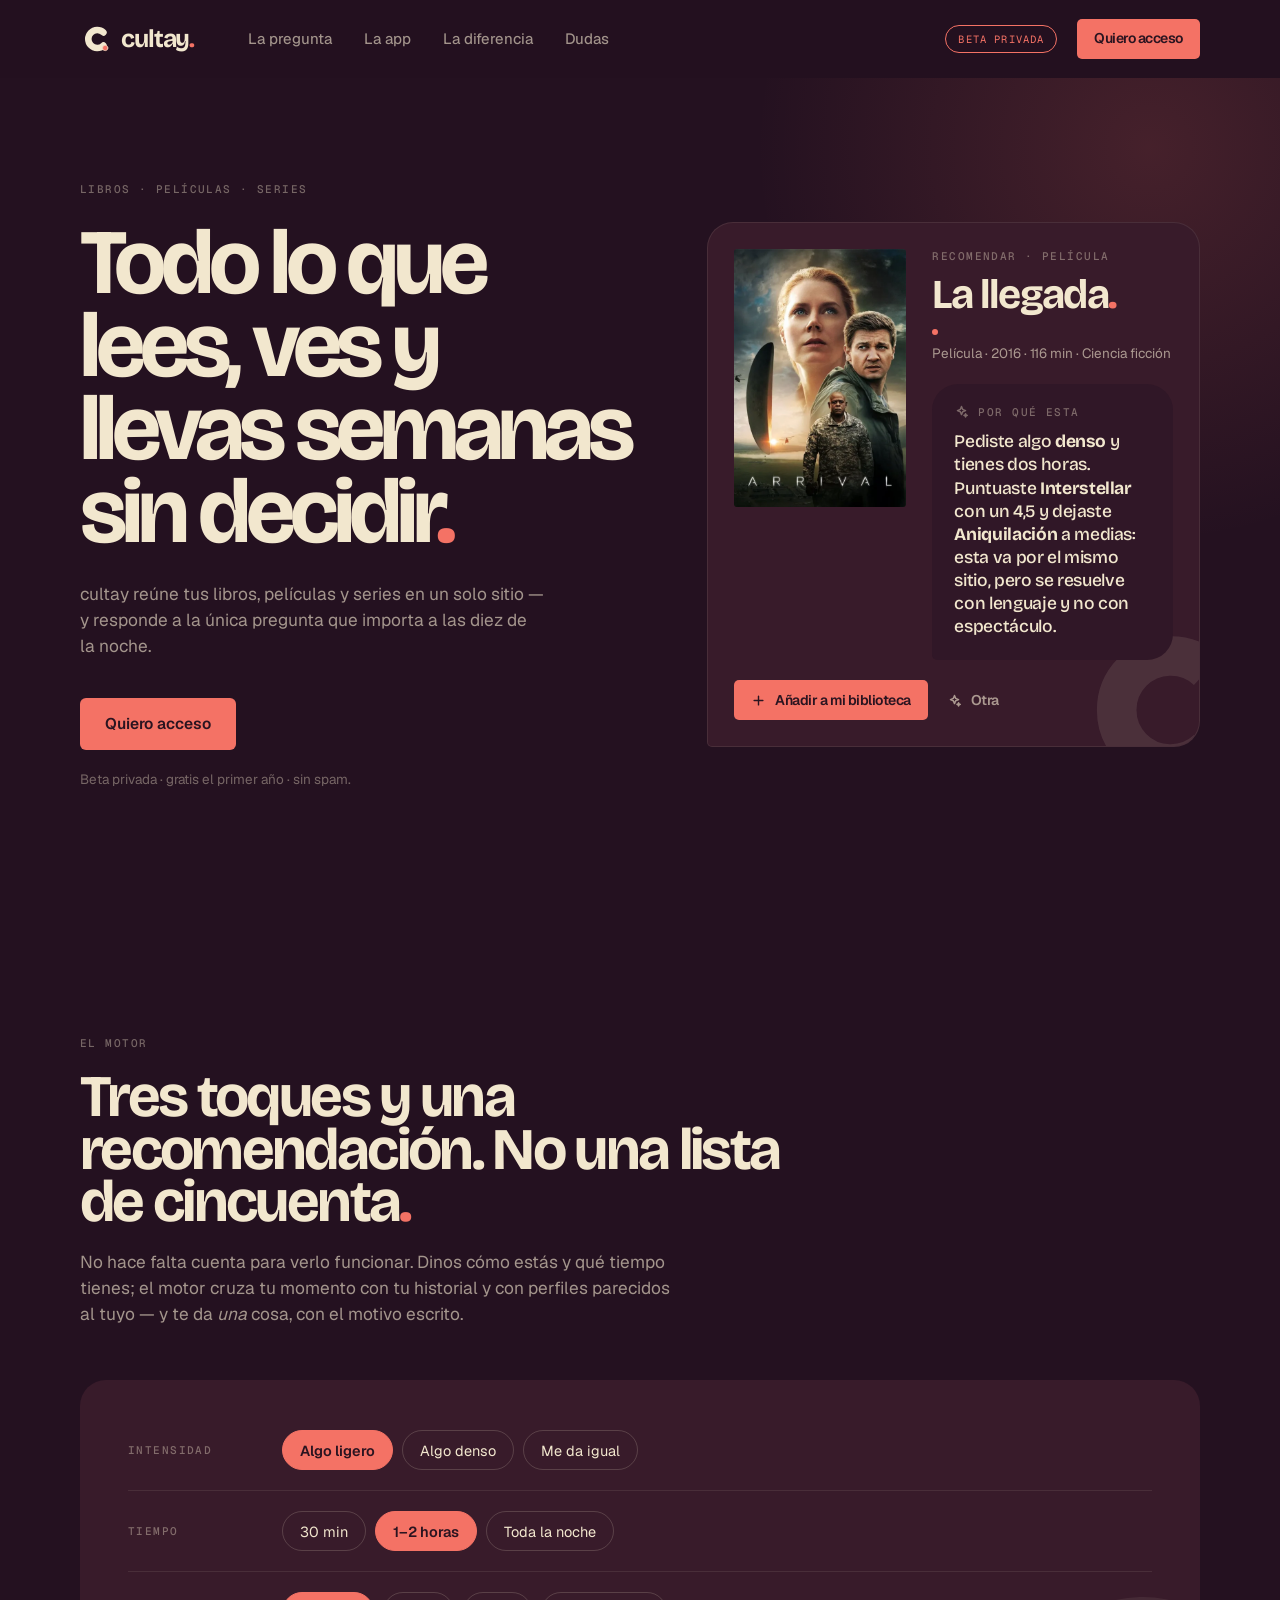
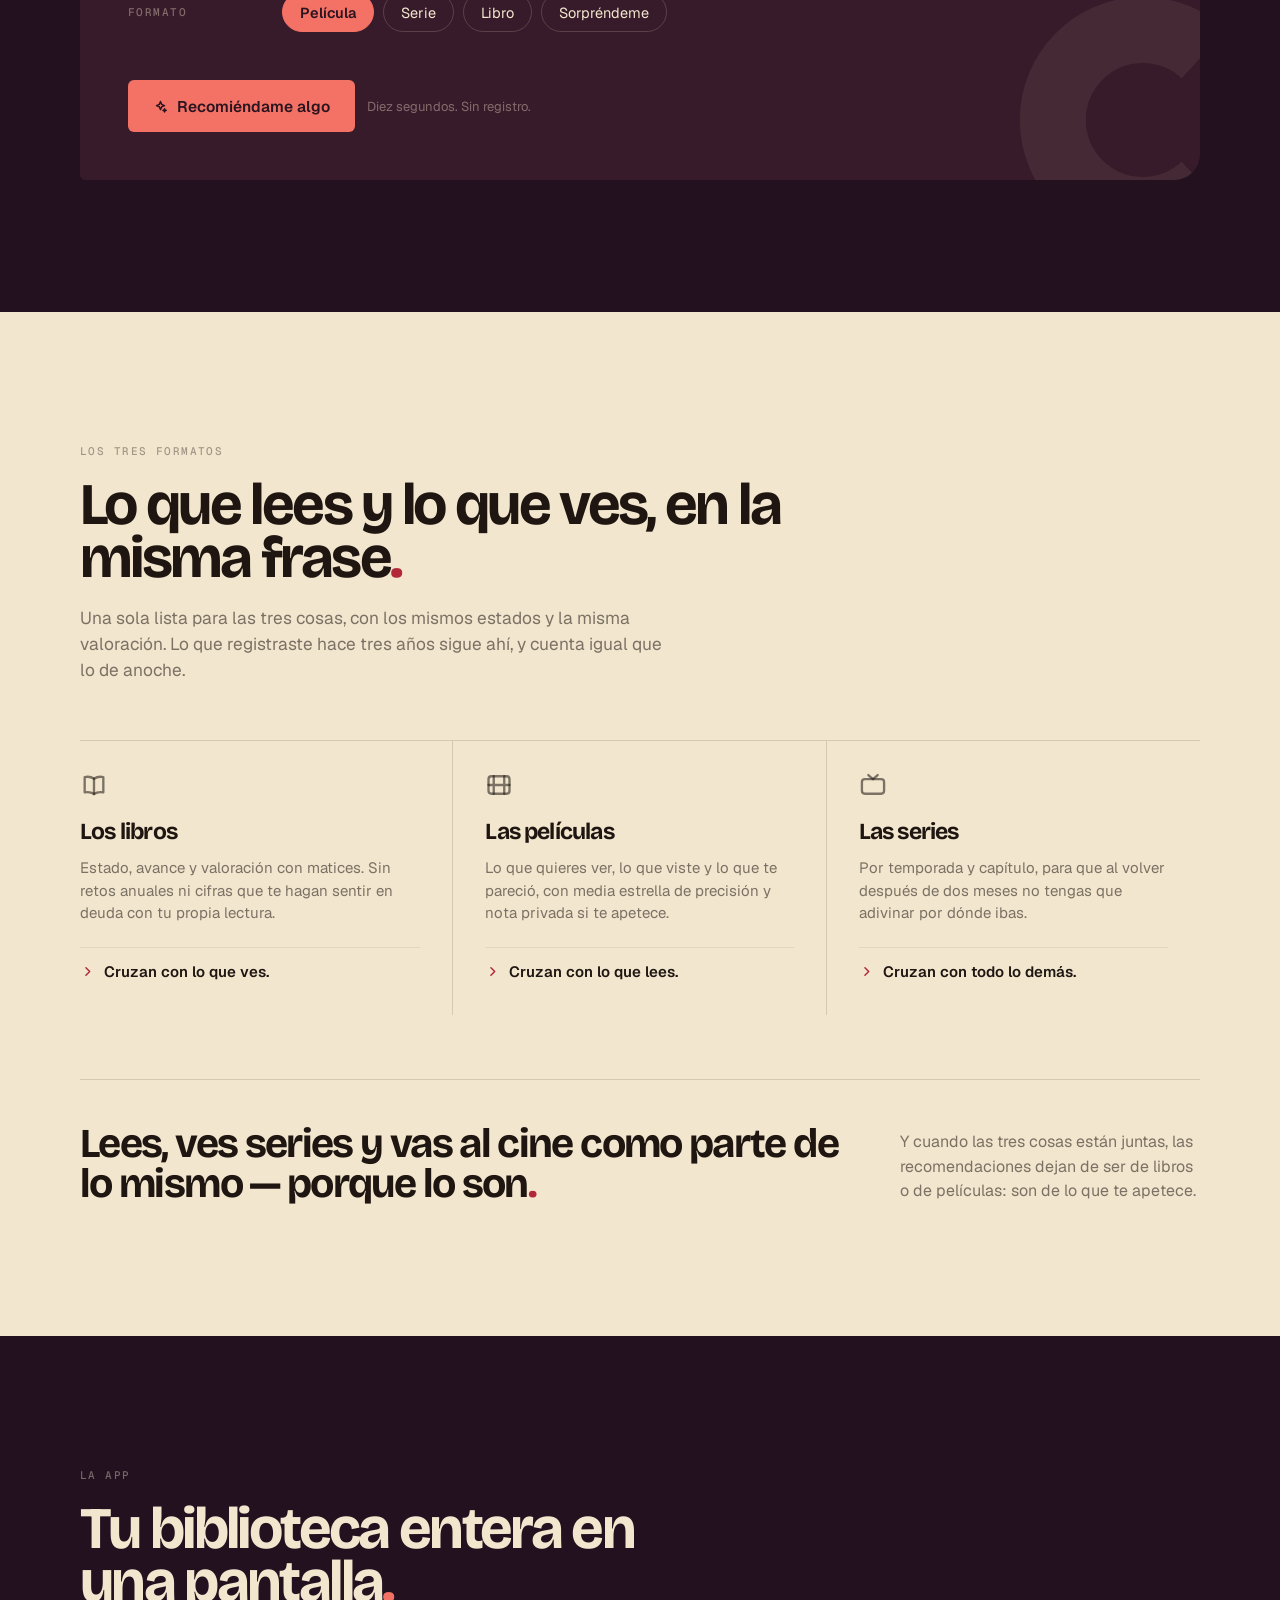
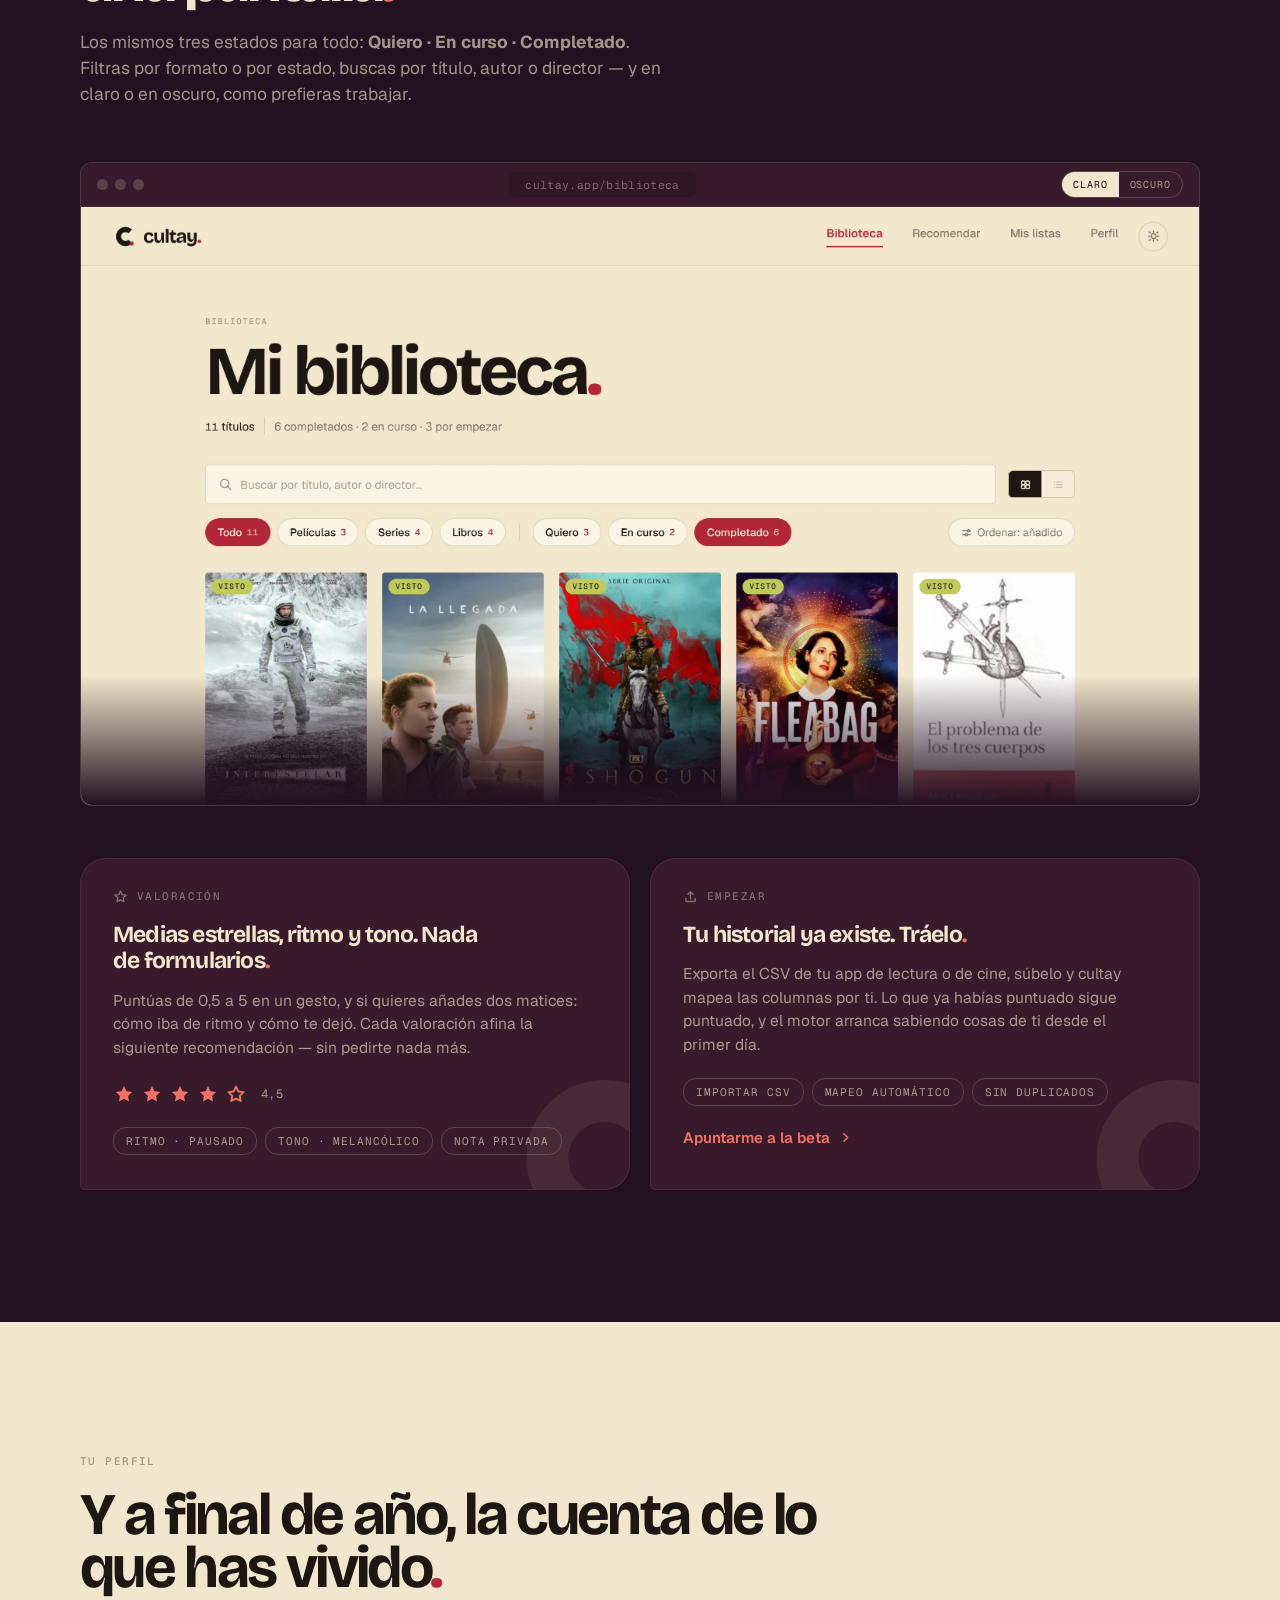
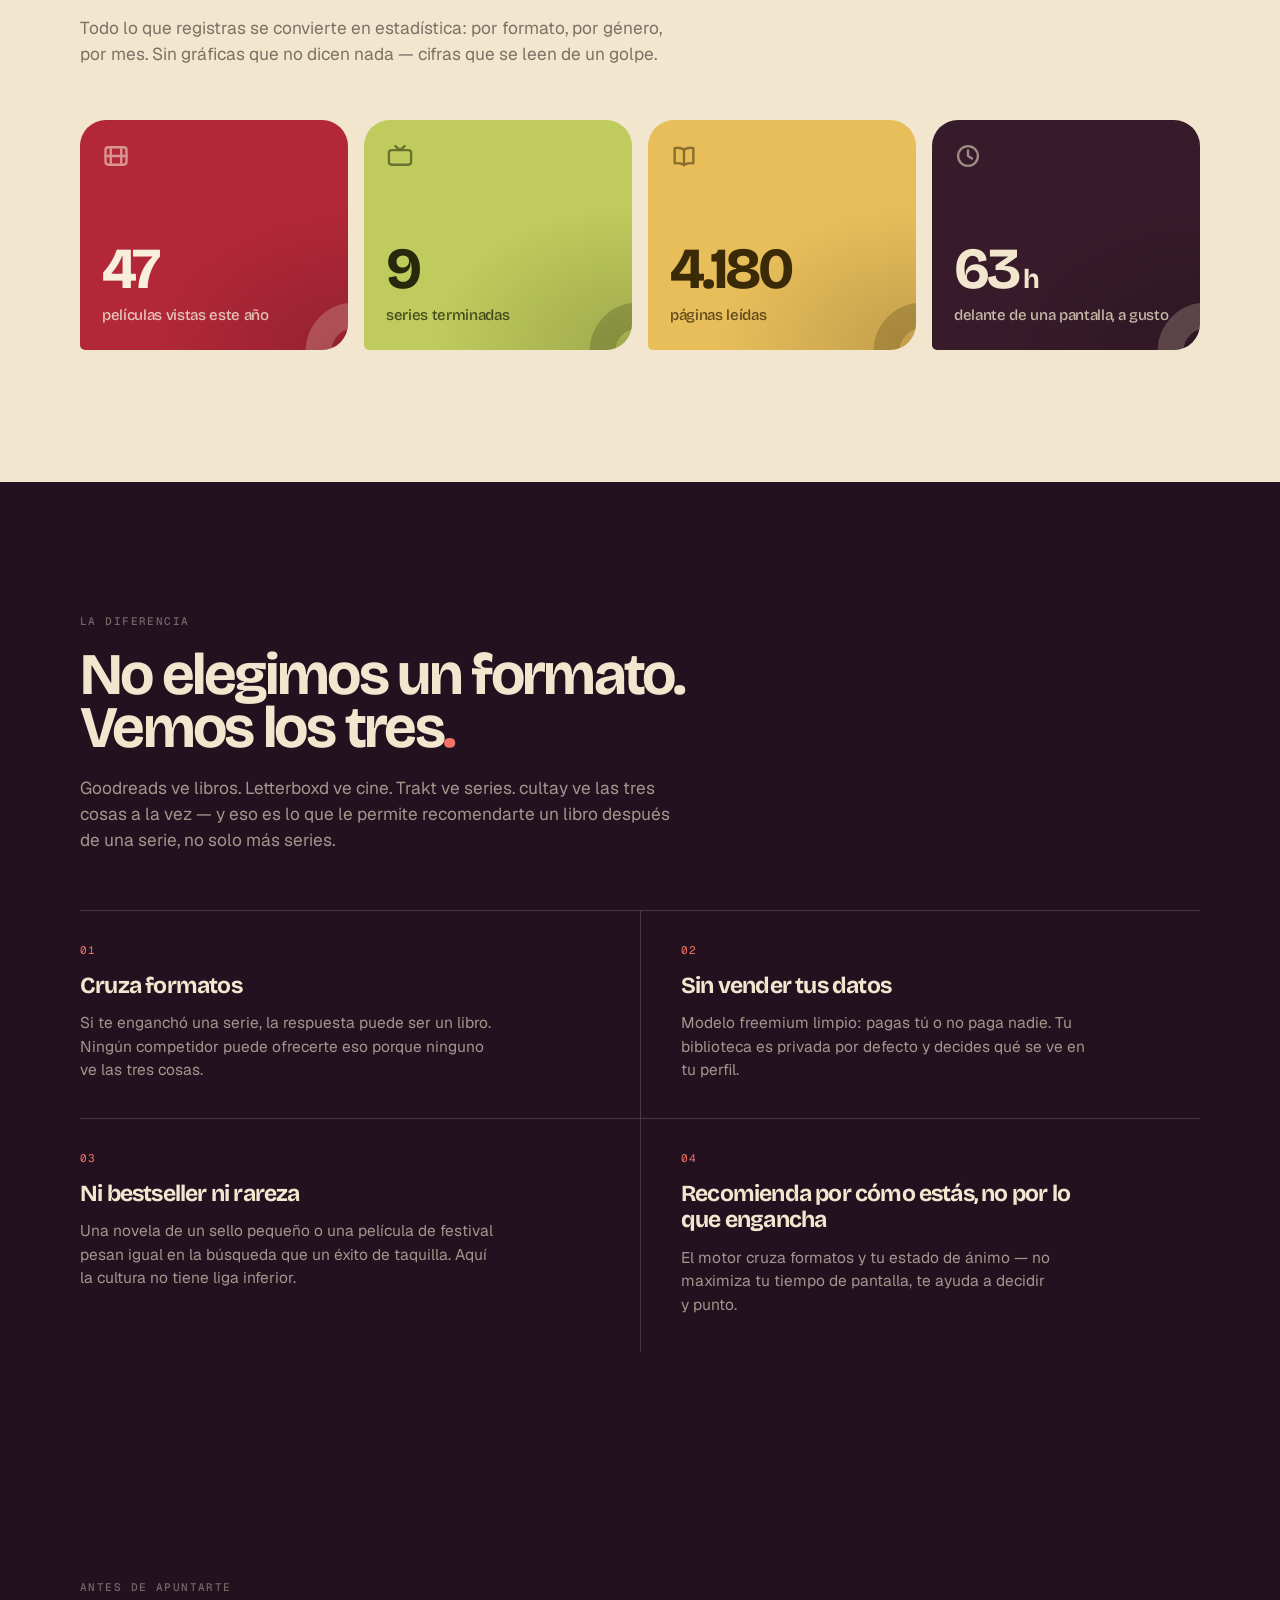
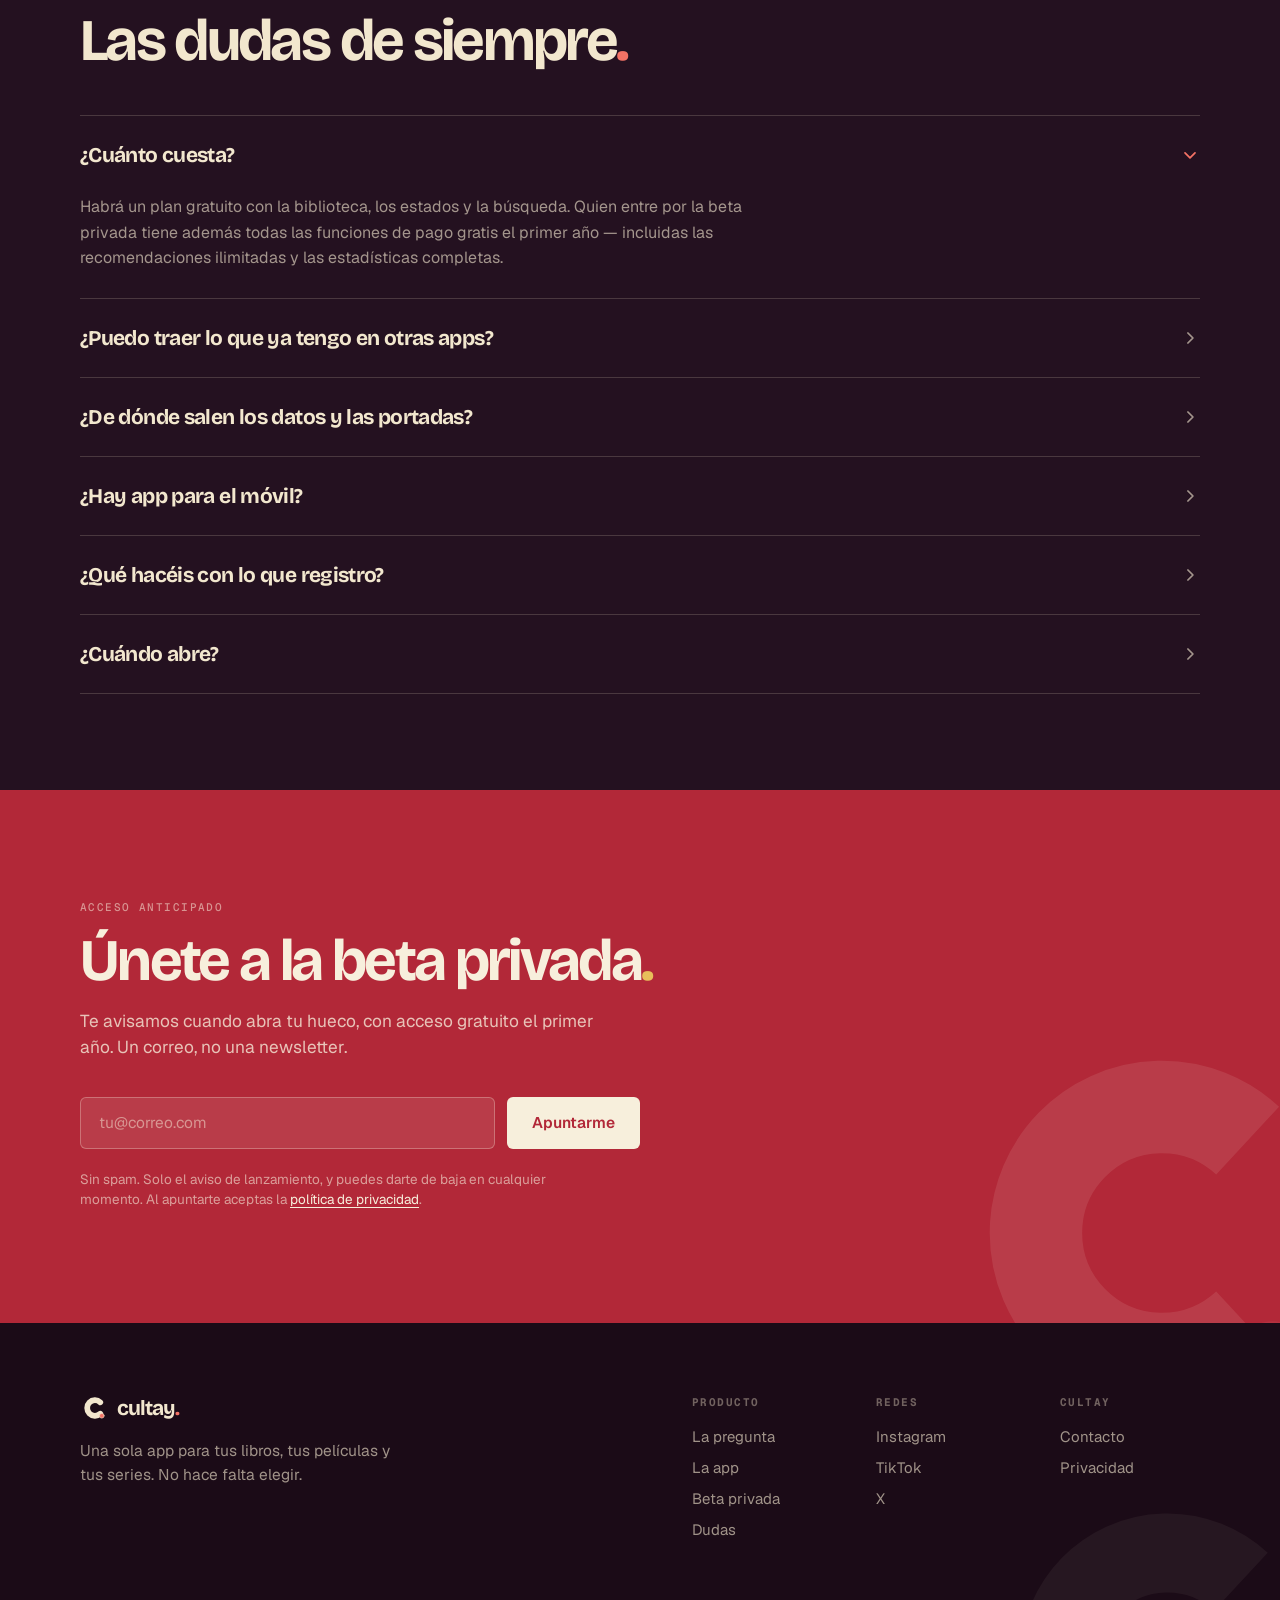
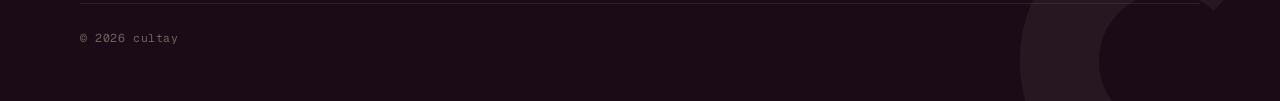
==== commit 1ecefb1b: "copy: reescribir "La diferencia" sin apelar al idioma El bloque de diferenciación llevaba el titular" ====
--- a/index.html
+++ b/index.html
@@ -1,1308 +1,408 @@
 <!DOCTYPE html>
 <html lang="es">
 <head>
-  <meta charset="UTF-8" />
-  <meta name="viewport" content="width=device-width, initial-scale=1.0" />
-  <title>cultay. — Tus libros, películas y series. Todo en un solo lugar.</title>
-  <meta name="description" content="La app que unifica tu vida cultural y te recomienda qué leer o ver según cómo estás hoy." />
-  <meta property="og:title" content="cultay. — Una sola app para tu vida cultural" />
-  <meta property="og:description" content="Una sola app para gestionar libros, películas y series — y para resolver la pregunta de cada tarde." />
-  <meta property="og:type" content="website" />
-
-  <link rel="preconnect" href="https://fonts.googleapis.com" />
-  <link rel="preconnect" href="https://fonts.gstatic.com" crossorigin />
-  <link rel="stylesheet" href="https://fonts.googleapis.com/css2?family=Bricolage+Grotesque:opsz,wght@12..96,400;12..96,600;12..96,700;12..96,800&family=Geist:wght@300;400;500;600&family=Geist+Mono:wght@400;500&display=swap" />
-
-  <style>
-    /* ── TOKENS ─────────────────────────────────────────────────────── */
-    :root {
-      --hueso:       #F2E7CE;
-      --arena:       #E5D5B5;
-      --ink:         #1F1612;
-      --vermut:      #B22838;
-      --coral:       #F47265;
-      --pistacho:    #BFCB5C;
-      --mantequilla: #E8BE5A;
-      --berenjena:   #381B2A;
-      --line:        rgba(31,22,18,0.10);
-      --line-med:    rgba(31,22,18,0.18);
-
-      --display: 'Bricolage Grotesque', sans-serif;
-      --ui:      'Geist', sans-serif;
-      --mono:    'Geist Mono', monospace;
-    }
-
-    /* ── RESET ──────────────────────────────────────────────────────── */
-    *, *::before, *::after { box-sizing: border-box; margin: 0; padding: 0; }
-    html { scroll-behavior: smooth; }
-    body {
-      background: var(--hueso);
-      color: var(--ink);
-      font-family: 'Geist', sans-serif;
-      font-size: 16px;
-      line-height: 1.6;
-      overflow-x: hidden;
-    }
-    img, svg { display: block; }
-    a { color: inherit; text-decoration: none; }
-    button { cursor: pointer; border: none; background: none; font: inherit; }
-    input { font: inherit; }
-
-    /* ── HELPERS ────────────────────────────────────────────────────── */
-    .container {
-      width: 100%;
-      max-width: 1120px;
-      margin: 0 auto;
-      padding: 0 24px;
-    }
-    .mono {
-      font-family: 'Geist Mono', monospace;
-      font-size: 11px;
-      letter-spacing: 0.16em;
-      text-transform: uppercase;
-    }
-    .display {
-      font-family: 'Bricolage Grotesque', sans-serif;
-    }
-
-    /* ── NAV ────────────────────────────────────────────────────────── */
-    nav {
-      position: sticky;
-      top: 0;
-      z-index: 100;
-      background: var(--hueso);
-      border-bottom: 1px solid var(--line);
-      padding: 14px 0;
-    }
-    .nav-inner {
-      display: flex;
-      align-items: center;
-      justify-content: space-between;
-    }
-    .wordmark {
-      font-family: 'Bricolage Grotesque', sans-serif;
-      font-weight: 700;
-      font-size: 26px;
-      letter-spacing: -0.045em;
-      line-height: 1;
-      display: inline-flex;
-      align-items: flex-end;
-      color: var(--ink);
-    }
-    .wordmark .dot { color: var(--vermut); }
-    .nav-cta {
-      background: var(--ink);
-      color: var(--hueso);
-      font-family: 'Geist', sans-serif;
-      font-size: 14px;
-      font-weight: 500;
-      padding: 10px 20px;
-      border-radius: 6px;
-      transition: background 0.18s;
-    }
-    .nav-cta:hover { background: var(--berenjena); }
-
-    /* ── HERO ───────────────────────────────────────────────────────── */
-    .hero {
-      padding: 80px 0 96px;
-      position: relative;
-      overflow: hidden;
-    }
-    .hero-grid {
-      display: grid;
-      grid-template-columns: 1fr 1fr;
-      gap: 64px;
-      align-items: center;
-    }
-    .hero-label {
-      color: var(--vermut);
-      margin-bottom: 24px;
-    }
-    .hero-heading {
-      font-family: 'Bricolage Grotesque', sans-serif;
-      font-weight: 800;
-      font-size: clamp(44px, 5.5vw, 72px);
-      letter-spacing: -0.04em;
-      line-height: 0.93;
-      margin-bottom: 28px;
-      color: var(--ink);
-    }
-    .hero-heading .accent { color: var(--vermut); }
-    .hero-sub {
-      font-size: 18px;
-      line-height: 1.55;
-      color: rgba(31,22,18,0.7);
-      margin-bottom: 40px;
-      max-width: 420px;
-    }
-    .hero-form {
-      display: flex;
-      gap: 8px;
-      max-width: 440px;
-    }
-    .hero-form input[type="email"] {
-      flex: 1;
-      background: var(--arena);
-      border: 1.5px solid rgba(31,22,18,0.20);
-      border-radius: 8px;
-      padding: 13px 16px;
-      font-size: 15px;
-      color: var(--ink);
-      outline: none;
-      transition: border-color 0.15s, background 0.15s;
-    }
-    .hero-form input[type="email"]:focus { border-color: var(--vermut); background: var(--hueso); }
-    .hero-form input[type="email"]::placeholder { color: rgba(31,22,18,0.40); }
-    .hero-form button[type="submit"] {
-      background: var(--vermut);
-      color: white;
-      font-family: 'Geist', sans-serif;
-      font-size: 15px;
-      font-weight: 600;
-      padding: 13px 22px;
-      border-radius: 8px;
-      white-space: nowrap;
-      transition: background 0.18s, transform 0.12s;
-    }
-    .hero-form button[type="submit"]:hover { background: #941f2a; }
-    .hero-form button[type="submit"]:active { transform: scale(0.97); }
-    .hero-footnote {
-      margin-top: 14px;
-      font-size: 13px;
-      color: rgba(31,22,18,0.45);
-    }
-
-    /* Phone mockup */
-    .phone-wrap {
-      display: flex;
-      justify-content: center;
-      position: relative;
-    }
-    .phone {
-      width: 260px;
-      height: 540px;
-      background: var(--berenjena);
-      border-radius: 36px;
-      border: 1.5px solid rgba(255,255,255,0.06);
-      overflow: hidden;
-      position: relative;
-      box-shadow: 0 32px 80px -16px rgba(56,27,42,0.45), 0 4px 12px rgba(0,0,0,0.12);
-    }
-    .phone-status {
-      height: 36px;
-      display: flex;
-      align-items: flex-end;
-      justify-content: space-between;
-      padding: 0 20px 6px;
-      font-family: 'Geist', sans-serif;
-      font-size: 11px;
-      font-weight: 600;
-      color: var(--hueso);
-    }
-    .phone-battery {
-      display: inline-flex;
-      align-items: center;
-      gap: 2px;
-    }
-    .phone-battery-shell {
-      width: 18px;
-      height: 10px;
-      border-radius: 2.5px;
-      border: 1px solid var(--hueso);
-      position: relative;
-      opacity: 0.8;
-    }
-    .phone-battery-fill {
-      position: absolute;
-      inset: 1.5px;
-      width: 65%;
-      background: var(--hueso);
-      border-radius: 1px;
-    }
-    .phone-body {
-      padding: 0 18px;
-      height: calc(100% - 36px - 64px);
-      overflow: hidden;
-    }
-    .phone-nav-bar {
-      position: absolute;
-      bottom: 0;
-      left: 0;
-      right: 0;
-      height: 64px;
-      background: var(--ink);
-      border-top: 1px solid rgba(242,231,206,0.08);
-      display: flex;
-      align-items: center;
-      justify-content: space-around;
-      padding: 0 8px 10px;
-    }
-    .phone-nav-icon { opacity: 0.35; }
-    .phone-nav-icon.active { opacity: 1; }
-    .phone-nav-dot {
-      width: 4px;
-      height: 4px;
-      border-radius: 50%;
-      background: var(--coral);
-      margin: 3px auto 0;
-    }
-
-    /* Phone content */
-    .phone-label {
-      font-family: 'Geist Mono', monospace;
-      font-size: 9px;
-      letter-spacing: 0.18em;
-      text-transform: uppercase;
-      color: var(--pistacho);
-      margin-bottom: 6px;
-    }
-    .phone-heading {
-      font-family: 'Bricolage Grotesque', sans-serif;
-      font-weight: 700;
-      font-size: 26px;
-      letter-spacing: -0.04em;
-      line-height: 0.95;
-      color: var(--hueso);
-      margin-bottom: 16px;
-    }
-    .phone-heading .ph-dot { color: var(--coral); }
-    .phone-card {
-      background: var(--ink);
-      border: 1px solid rgba(242,231,206,0.08);
-      border-radius: 10px;
-      padding: 12px;
-      margin-bottom: 8px;
-      display: flex;
-      gap: 10px;
-      align-items: center;
-    }
-    .phone-card-cover {
-      width: 44px;
-      height: 62px;
-      border-radius: 6px;
-      flex-shrink: 0;
-    }
-    .phone-card-title {
-      font-family: 'Bricolage Grotesque', sans-serif;
-      font-weight: 700;
-      font-size: 13px;
-      letter-spacing: -0.02em;
-      color: var(--hueso);
-      margin-bottom: 3px;
-    }
-    .phone-card-meta {
-      font-family: 'Geist Mono', monospace;
-      font-size: 9px;
-      letter-spacing: 0.1em;
-      color: rgba(242,231,206,0.45);
-      text-transform: uppercase;
-    }
-    .phone-badge {
-      margin-left: auto;
-      font-family: 'Geist Mono', monospace;
-      font-size: 9px;
-      letter-spacing: 0.08em;
-      padding: 3px 7px;
-      border-radius: 4px;
-      white-space: nowrap;
-    }
-    .badge-coral { background: rgba(244,114,101,0.15); color: var(--coral); }
-    .badge-pistacho { background: rgba(191,203,92,0.15); color: var(--pistacho); }
-    .badge-mantequilla { background: rgba(232,190,90,0.15); color: var(--mantequilla); }
-
-    /* floating pills on hero bg */
-    .hero-pill {
-      position: absolute;
-      font-family: 'Geist Mono', monospace;
-      font-size: 10px;
-      letter-spacing: 0.1em;
-      text-transform: uppercase;
-      padding: 6px 12px;
-      border-radius: 100px;
-      border: 1px solid var(--line-med);
-      background: white;
-      color: rgba(31,22,18,0.55);
-      pointer-events: none;
-      user-select: none;
-    }
-
-    /* ── PROBLEM SECTION ────────────────────────────────────────────── */
-    .problem {
-      background: var(--ink);
-      color: var(--hueso);
-      padding: 96px 0;
-    }
-    .problem-label { color: var(--coral); margin-bottom: 24px; }
-    .problem-heading {
-      font-family: 'Bricolage Grotesque', sans-serif;
-      font-weight: 800;
-      font-size: clamp(36px, 4vw, 56px);
-      letter-spacing: -0.04em;
-      line-height: 0.95;
-      margin-bottom: 20px;
-      max-width: 700px;
-    }
-    .problem-sub {
-      font-size: 17px;
-      color: rgba(242,231,206,0.6);
-      max-width: 580px;
-      margin-bottom: 64px;
-      line-height: 1.6;
-    }
-    .apps-grid {
-      display: grid;
-      grid-template-columns: repeat(3, 1fr);
-      gap: 2px;
-    }
-    .app-card {
-      background: rgba(242,231,206,0.04);
-      border: 1px solid rgba(242,231,206,0.08);
-      padding: 32px 28px;
-      position: relative;
-    }
-    .app-card:first-child { border-radius: 12px 0 0 12px; }
-    .app-card:last-child  { border-radius: 0 12px 12px 0; }
-    .app-card-type {
-      font-family: 'Geist Mono', monospace;
-      font-size: 10px;
-      letter-spacing: 0.18em;
-      text-transform: uppercase;
-      margin-bottom: 20px;
-    }
-    .type-libros   { color: var(--mantequilla); }
-    .type-peliculas { color: var(--coral); }
-    .type-series   { color: var(--pistacho); }
-    .app-name {
-      font-family: 'Bricolage Grotesque', sans-serif;
-      font-weight: 700;
-      font-size: 22px;
-      letter-spacing: -0.03em;
-      margin-bottom: 8px;
-      color: var(--hueso);
-    }
-    .app-verdict {
-      font-size: 14px;
-      color: rgba(242,231,206,0.45);
-      line-height: 1.5;
-      margin-bottom: 20px;
-    }
-    .app-pain {
-      font-family: 'Geist Mono', monospace;
-      font-size: 10px;
-      letter-spacing: 0.06em;
-      padding: 8px 12px;
-      border-radius: 6px;
-      background: rgba(242,231,206,0.06);
-      color: rgba(242,231,206,0.5);
-      line-height: 1.5;
-    }
-    .problem-coda {
-      margin-top: 48px;
-      padding: 32px;
-      border: 1px solid rgba(242,231,206,0.12);
-      border-radius: 12px;
-      background: rgba(242,231,206,0.03);
-      display: flex;
-      align-items: center;
-      gap: 20px;
-    }
-    .problem-coda-quote {
-      font-family: 'Bricolage Grotesque', sans-serif;
-      font-weight: 600;
-      font-size: 20px;
-      letter-spacing: -0.025em;
-      color: var(--hueso);
-      flex: 1;
-      line-height: 1.35;
-    }
-    .problem-coda-quote .hl { color: var(--coral); }
-
-    /* ── SOLUTION SECTION ───────────────────────────────────────────── */
-    .solution {
-      padding: 96px 0;
-      background: var(--hueso);
-    }
-    .section-label { margin-bottom: 24px; }
-    .section-heading {
-      font-family: 'Bricolage Grotesque', sans-serif;
-      font-weight: 800;
-      font-size: clamp(36px, 4vw, 56px);
-      letter-spacing: -0.04em;
-      line-height: 0.93;
-      margin-bottom: 16px;
-    }
-    .section-heading .accent { color: var(--vermut); }
-    .section-sub {
-      font-size: 17px;
-      color: rgba(31,22,18,0.6);
-      max-width: 560px;
-      line-height: 1.6;
-      margin-bottom: 64px;
-    }
-    .pillars-grid {
-      display: grid;
-      grid-template-columns: repeat(3, 1fr);
-      gap: 20px;
-    }
-    .pillar {
-      background: var(--arena);
-      border: 1.5px solid rgba(31,22,18,0.12);
-      border-radius: 14px;
-      padding: 32px 28px;
-      position: relative;
-      overflow: hidden;
-    }
-    .pillar::before {
-      content: '';
-      position: absolute;
-      top: 0; left: 0; right: 0;
-      height: 3px;
-    }
-    .pillar:nth-child(1)::before { background: var(--mantequilla); }
-    .pillar:nth-child(2)::before { background: var(--coral); }
-    .pillar:nth-child(3)::before { background: var(--pistacho); }
-    .pillar-number {
-      font-family: 'Geist Mono', monospace;
-      font-size: 10px;
-      letter-spacing: 0.16em;
-      color: var(--vermut);
-      margin-bottom: 16px;
-    }
-    .pillar-icon {
-      margin-bottom: 20px;
-      width: 40px;
-      height: 40px;
-      border-radius: 10px;
-      display: flex;
-      align-items: center;
-      justify-content: center;
-    }
-    .pillar-icon-1 { background: rgba(232,190,90,0.15); }
-    .pillar-icon-2 { background: rgba(244,114,101,0.15); }
-    .pillar-icon-3 { background: rgba(191,203,92,0.15); }
-    .pillar-title {
-      font-family: 'Bricolage Grotesque', sans-serif;
-      font-weight: 700;
-      font-size: 20px;
-      letter-spacing: -0.025em;
-      margin-bottom: 10px;
-      line-height: 1.2;
-    }
-    .pillar-desc {
-      font-size: 14px;
-      line-height: 1.6;
-      color: rgba(31,22,18,0.6);
-    }
-    .pillar-tags {
-      display: flex;
-      flex-wrap: wrap;
-      gap: 6px;
-      margin-top: 18px;
-    }
-    .tag {
-      font-family: 'Geist Mono', monospace;
-      font-size: 10px;
-      letter-spacing: 0.06em;
-      padding: 4px 9px;
-      border-radius: 4px;
-      background: rgba(31,22,18,0.06);
-      color: rgba(31,22,18,0.5);
-    }
-
-    /* ── APETECE SECTION ────────────────────────────────────────────── */
-    .apetece {
-      padding: 96px 0;
-      background: var(--arena);
-      overflow: hidden;
-    }
-    .apetece-grid {
-      display: grid;
-      grid-template-columns: 1fr 1fr;
-      gap: 72px;
-      align-items: center;
-    }
-    .apetece-label { color: var(--vermut); margin-bottom: 24px; }
-    .apetece-heading {
-      font-family: 'Bricolage Grotesque', sans-serif;
-      font-weight: 800;
-      font-size: clamp(36px, 4vw, 54px);
-      letter-spacing: -0.04em;
-      line-height: 0.93;
-      margin-bottom: 20px;
-    }
-    .apetece-heading .accent { color: var(--vermut); }
-    .apetece-sub {
-      font-size: 17px;
-      line-height: 1.6;
-      color: rgba(31,22,18,0.65);
-      margin-bottom: 36px;
-    }
-    .apetece-steps {
-      display: flex;
-      flex-direction: column;
-      gap: 16px;
-    }
-    .apetece-step {
-      display: flex;
-      align-items: flex-start;
-      gap: 14px;
-    }
-    .step-num {
-      width: 28px;
-      height: 28px;
-      border-radius: 50%;
-      background: var(--vermut);
-      color: white;
-      font-family: 'Bricolage Grotesque', sans-serif;
-      font-weight: 700;
-      font-size: 13px;
-      display: flex;
-      align-items: center;
-      justify-content: center;
-      flex-shrink: 0;
-      margin-top: 1px;
-    }
-    .step-text {
-      font-size: 15px;
-      line-height: 1.5;
-      color: var(--ink);
-    }
-    .step-text strong { font-weight: 600; }
-
-    /* Apetece phone */
-    .apetece-phone {
-      width: 280px;
-      height: 580px;
-      background: var(--hueso);
-      border-radius: 38px;
-      border: 1.5px solid var(--line-med);
-      overflow: hidden;
-      position: relative;
-      box-shadow: 0 28px 64px -16px rgba(56,27,42,0.2), 0 2px 6px rgba(0,0,0,0.06);
-      margin: 0 auto;
-    }
-    .apetece-phone-body {
-      padding: 42px 20px 24px;
-      height: 100%;
-    }
-    .apetece-q-label {
-      font-family: 'Geist Mono', monospace;
-      font-size: 9px;
-      letter-spacing: 0.18em;
-      text-transform: uppercase;
-      color: var(--vermut);
-      margin-bottom: 8px;
-    }
-    .apetece-q-heading {
-      font-family: 'Bricolage Grotesque', sans-serif;
-      font-weight: 700;
-      font-size: 22px;
-      letter-spacing: -0.035em;
-      line-height: 1;
-      margin-bottom: 24px;
-      color: var(--ink);
-    }
-    .apetece-q-heading .qdot { color: var(--vermut); }
-    .mood-group {
-      margin-bottom: 20px;
-    }
-    .mood-group-label {
-      font-family: 'Geist Mono', monospace;
-      font-size: 9px;
-      letter-spacing: 0.14em;
-      text-transform: uppercase;
-      color: rgba(31,22,18,0.45);
-      margin-bottom: 8px;
-    }
-    .mood-tiles {
-      display: flex;
-      flex-wrap: wrap;
-      gap: 6px;
-    }
-    .mood-tile {
-      font-family: 'Geist', sans-serif;
-      font-size: 12px;
-      font-weight: 500;
-      padding: 7px 12px;
-      border-radius: 8px;
-      border: 1.5px solid rgba(31,22,18,0.18);
-      color: var(--ink);
-      background: var(--arena);
-    }
-    .mood-tile.active {
-      border-color: var(--vermut);
-      background: var(--vermut);
-      color: white;
-    }
-    .apetece-cta-btn {
-      margin-top: 24px;
-      width: 100%;
-      background: var(--ink);
-      color: var(--hueso);
-      font-family: 'Bricolage Grotesque', sans-serif;
-      font-weight: 700;
-      font-size: 15px;
-      letter-spacing: -0.02em;
-      padding: 14px;
-      border-radius: 10px;
-      text-align: center;
-      display: flex;
-      align-items: center;
-      justify-content: center;
-      gap: 8px;
-    }
-
-    /* ── STATS BAR ──────────────────────────────────────────────────── */
-    .stats {
-      padding: 56px 0;
-      background: var(--hueso);
-      border-top: 1px solid var(--line);
-      border-bottom: 1px solid var(--line);
-    }
-    .stats-grid {
-      display: grid;
-      grid-template-columns: repeat(4, 1fr);
-      gap: 0;
-    }
-    .stat {
-      padding: 0 32px;
-      text-align: center;
-      border-right: 1px solid var(--line);
-    }
-    .stat:first-child { border-left: 1px solid var(--line); }
-    .stat-number {
-      font-family: 'Bricolage Grotesque', sans-serif;
-      font-weight: 800;
-      font-size: 40px;
-      letter-spacing: -0.04em;
-      color: var(--ink);
-      line-height: 1;
-      margin-bottom: 6px;
-    }
-    .stat-number .stat-accent { color: var(--vermut); }
-    .stat-label {
-      font-family: 'Geist Mono', monospace;
-      font-size: 10px;
-      letter-spacing: 0.14em;
-      text-transform: uppercase;
-      color: rgba(31,22,18,0.5);
-      line-height: 1.4;
-    }
-
-    /* ── COMUNIDAD SECTION ──────────────────────────────────────────── */
-    .comunidad {
-      padding: 96px 0;
-      background: var(--berenjena);
-      color: var(--hueso);
-      position: relative;
-      overflow: hidden;
-    }
-    .comunidad::before {
-      content: 'cultay.';
-      position: absolute;
-      font-family: 'Bricolage Grotesque', sans-serif;
-      font-weight: 800;
-      font-size: 220px;
-      letter-spacing: -0.06em;
-      color: rgba(242,231,206,0.04);
-      top: -30px;
-      right: -20px;
-      pointer-events: none;
-      line-height: 1;
-      user-select: none;
-    }
-    .comunidad-label { color: var(--pistacho); margin-bottom: 24px; }
-    .comunidad-heading {
-      font-family: 'Bricolage Grotesque', sans-serif;
-      font-weight: 800;
-      font-size: clamp(36px, 4vw, 56px);
-      letter-spacing: -0.04em;
-      line-height: 0.93;
-      margin-bottom: 20px;
-      max-width: 680px;
-    }
-    .comunidad-sub {
-      font-size: 17px;
-      line-height: 1.6;
-      color: rgba(242,231,206,0.6);
-      max-width: 540px;
-      margin-bottom: 52px;
-    }
-    .bullets-grid {
-      display: grid;
-      grid-template-columns: repeat(2, 1fr);
-      gap: 12px;
-      max-width: 680px;
-    }
-    .bullet {
-      display: flex;
-      align-items: flex-start;
-      gap: 12px;
-      padding: 20px;
-      border: 1px solid rgba(242,231,206,0.08);
-      border-radius: 10px;
-      background: rgba(242,231,206,0.04);
-    }
-    .bullet-dot {
-      width: 8px;
-      height: 8px;
-      border-radius: 50%;
-      flex-shrink: 0;
-      margin-top: 6px;
-    }
-    .bullet-text {
-      font-size: 14px;
-      line-height: 1.5;
-      color: rgba(242,231,206,0.7);
-    }
-    .bullet-text strong { color: var(--hueso); font-weight: 600; }
-
-    /* ── WAITLIST / FINAL CTA ───────────────────────────────────────── */
-    .waitlist {
-      padding: 96px 0 112px;
-      background: var(--hueso);
-      text-align: center;
-    }
-    .waitlist-label { color: var(--vermut); margin-bottom: 24px; display: block; }
-    .waitlist-heading {
-      font-family: 'Bricolage Grotesque', sans-serif;
-      font-weight: 800;
-      font-size: clamp(40px, 5vw, 68px);
-      letter-spacing: -0.04em;
-      line-height: 0.93;
-      margin-bottom: 20px;
-      max-width: 700px;
-      margin-left: auto;
-      margin-right: auto;
-    }
-    .waitlist-heading .accent { color: var(--vermut); }
-    .waitlist-sub {
-      font-size: 18px;
-      line-height: 1.55;
-      color: rgba(31,22,18,0.6);
-      max-width: 480px;
-      margin: 0 auto 44px;
-    }
-    .waitlist-form-wrap {
-      max-width: 480px;
-      margin: 0 auto;
-    }
-    .waitlist-form {
-      display: flex;
-      gap: 8px;
-    }
-    .waitlist-form input[type="email"] {
-      flex: 1;
-      background: var(--arena);
-      border: 1.5px solid rgba(31,22,18,0.20);
-      border-radius: 10px;
-      padding: 16px 18px;
-      font-size: 16px;
-      color: var(--ink);
-      outline: none;
-      transition: border-color 0.15s, background 0.15s;
-    }
-    .waitlist-form input[type="email"]:focus { border-color: var(--vermut); background: var(--hueso); }
-    .waitlist-form input[type="email"]::placeholder { color: rgba(31,22,18,0.40); }
-    .waitlist-form button[type="submit"] {
-      background: var(--vermut);
-      color: white;
-      font-family: 'Bricolage Grotesque', sans-serif;
-      font-size: 16px;
-      font-weight: 700;
-      padding: 16px 24px;
-      border-radius: 10px;
-      white-space: nowrap;
-      letter-spacing: -0.02em;
-      transition: background 0.18s, transform 0.12s;
-    }
-    .waitlist-form button[type="submit"]:hover { background: #941f2a; }
-    .waitlist-form button[type="submit"]:active { transform: scale(0.97); }
-    .waitlist-footnote {
-      margin-top: 14px;
-      font-size: 13px;
-      color: rgba(31,22,18,0.4);
-    }
-    .success-msg {
-      display: none;
-      text-align: center;
-      padding: 20px;
-      background: rgba(191,203,92,0.12);
-      border: 1px solid rgba(191,203,92,0.3);
-      border-radius: 10px;
-      color: var(--ink);
-      font-size: 15px;
-    }
-    .success-msg.show { display: block; }
-
-    /* ── FOOTER ─────────────────────────────────────────────────────── */
-    footer {
-      background: var(--ink);
-      color: var(--hueso);
-      padding: 40px 0;
-    }
-    .footer-inner {
-      display: flex;
-      align-items: center;
-      justify-content: space-between;
-    }
-    .footer-wordmark {
-      font-family: 'Bricolage Grotesque', sans-serif;
-      font-weight: 700;
-      font-size: 22px;
-      letter-spacing: -0.045em;
-      color: var(--hueso);
-    }
-    .footer-wordmark .dot { color: var(--vermut); }
-    .footer-copy {
-      font-family: 'Geist Mono', monospace;
-      font-size: 10px;
-      letter-spacing: 0.1em;
-      color: rgba(242,231,206,0.3);
-      text-transform: uppercase;
-    }
-    .footer-links {
-      display: flex;
-      gap: 24px;
-    }
-    .footer-link {
-      font-size: 13px;
-      color: rgba(242,231,206,0.45);
-      transition: color 0.15s;
-    }
-    .footer-link:hover { color: var(--hueso); }
-
-    /* ── RESPONSIVE ─────────────────────────────────────────────────── */
-    @media (max-width: 860px) {
-      .hero-grid { grid-template-columns: 1fr; gap: 56px; }
-      .phone-wrap { order: -1; }
-      .apps-grid { grid-template-columns: 1fr; gap: 2px; }
-      .app-card:first-child { border-radius: 12px 12px 0 0; }
-      .app-card:last-child  { border-radius: 0 0 12px 12px; }
-      .pillars-grid { grid-template-columns: 1fr; }
-      .apetece-grid { grid-template-columns: 1fr; gap: 56px; }
-      .stats-grid { grid-template-columns: repeat(2, 1fr); gap: 20px; }
-      .stat { border: 1px solid var(--line); border-radius: 10px; padding: 24px; }
-      .stat:first-child { border: 1px solid var(--line); }
-      .bullets-grid { grid-template-columns: 1fr; }
-      .footer-inner { flex-direction: column; gap: 20px; text-align: center; }
-      .footer-links { flex-wrap: wrap; justify-content: center; }
-      .hero-form { flex-direction: column; }
-      .waitlist-form { flex-direction: column; }
-    }
-    @media (max-width: 540px) {
-      .hero { padding: 56px 0 72px; }
-      .problem, .solution, .apetece, .comunidad, .waitlist { padding: 72px 0; }
-    }
-  </style>
+<meta charset="utf-8">
+<meta name="viewport" content="width=device-width, initial-scale=1">
+<title>cultay. — Todo lo que lees, ves y llevas semanas sin decidir.</title>
+<meta name="description" content="cultay reúne tus libros, películas y series en un solo sitio — y te dice qué ver o leer esta noche según cómo estás hoy.">
+<link rel="canonical" href="https://cultay.com/">
+<meta property="og:title" content="cultay. — Todo lo que lees, ves y llevas semanas sin decidir.">
+<meta property="og:description" content="cultay reúne tus libros, películas y series en un solo sitio — y te dice qué ver o leer esta noche según cómo estás hoy.">
+<meta property="og:type" content="website">
+<meta property="og:url" content="https://cultay.com/">
+<meta property="og:image" content="https://cultay.com/og-cultay-1200x630.png">
+<meta name="twitter:card" content="summary_large_image">
+<link rel="icon" type="image/svg+xml" href="favicon.svg">
+<link rel="icon" type="image/png" href="favicon.png">
+<link rel="apple-touch-icon" href="apple-touch-icon.png">
+<link rel="preload" href="fonts/bricolage-grotesque-latin.woff2" as="font" type="font/woff2" crossorigin>
+<link rel="stylesheet" href="landing.css">
+<!--
+  ESTADO DE ESTE ARCHIVO — ver design_handoff_landing/IMPLEMENTACION.md antes de tocarlo.
+  Portadas reales ya incorporadas (30 ago 2026, /covers/, 16 títulos) — image-slot.js
+  retirado del todo.
+  Captura real de /biblioteca en la sección "La app" ya integrada (31 ago 2026,
+  /shots/biblioteca-{light,dark}.webp) — maqueta HTML (#appMock), fitShot() y --croph
+  retirados del todo.
+  Confirmado por Marta (30 ago 2026): TikTok/X del footer son reales y con contenido;
+  catálogo de títulos de ejemplo se mantiene tal cual; el plan gratuito de la FAQ se
+  reformuló sin prometer "para siempre" — confirmar la redacción final con el equipo
+  de producto antes de publicar.
+-->
+<link rel="preload" as="image" href="covers/arrival.webp" fetchpriority="high">
 </head>
 <body>
-
-  <!-- ── NAV ─────────────────────────────────────────────────────────── -->
-  <nav>
-    <div class="container">
-      <div class="nav-inner">
-        <a href="#" class="wordmark">cultay<span class="dot">.</span></a>
-        <a href="#waitlist" class="nav-cta">Acceso anticipado</a>
-      </div>
-    </div>
-  </nav>
-
-  <!-- ── HERO ────────────────────────────────────────────────────────── -->
-  <section class="hero">
-    <div class="container">
-      <div class="hero-grid">
+<svg width="0" height="0" style="position:absolute" aria-hidden="true"><defs>
+<symbol id="i-mark" viewBox="0 0 100 100"><path d="M 78 28 A 30 30 0 1 0 78 72" fill="none" stroke="currentColor" stroke-width="22"></path><circle cx="84" cy="80" r="9" fill="var(--primary)"></circle></symbol>
+<symbol id="i-film" viewBox="0 0 24 24"><rect x="3" y="4.5" width="18" height="15" rx="2.5"></rect><path d="M7.5 4.5v15M16.5 4.5v15M3 12h18"></path></symbol>
+<symbol id="i-tv" viewBox="0 0 24 24"><rect x="2.5" y="7" width="19" height="12.5" rx="2.5"></rect><path d="M8 3.5 12 7l4-3.5"></path></symbol>
+<symbol id="i-book" viewBox="0 0 24 24"><path d="M12 6.6C9.9 5.1 7.1 4.6 4 5.2v13.1c3.1-.6 5.9-.1 8 1.4 2.1-1.5 4.9-2 8-1.4V5.2c-3.1-.6-5.9-.1-8 1.4Z"></path><path d="M12 6.6v13.1"></path></symbol>
+<symbol id="i-sparkle" viewBox="0 0 24 24"><path d="M12 4l1.9 4.6 4.6 1.9-4.6 1.9L12 17l-1.9-4.6L5.5 10.5l4.6-1.9Z"></path><path d="M18.5 15.5l.8 1.9 1.9.8-1.9.8-.8 1.9-.8-1.9-1.9-.8 1.9-.8Z"></path></symbol>
+<symbol id="i-search" viewBox="0 0 24 24"><circle cx="10.8" cy="10.8" r="6.3"></circle><path d="m15.5 15.5 4.5 4.5"></path></symbol>
+<symbol id="i-grid" viewBox="0 0 24 24"><rect x="4" y="4.5" width="7" height="7" rx="1.6"></rect><rect x="13" y="4.5" width="7" height="7" rx="1.6"></rect><rect x="4" y="13" width="7" height="7" rx="1.6"></rect><rect x="13" y="13" width="7" height="7" rx="1.6"></rect></symbol>
+<symbol id="i-list" viewBox="0 0 24 24"><path d="M9 6.5h11M9 12h11M9 17.5h11M4.4 6.5h.1M4.4 12h.1M4.4 17.5h.1"></path></symbol>
+<symbol id="i-sliders" viewBox="0 0 24 24"><path d="M4 8h10M18.5 8H20M4 16h5.5M14 16h6"></path><circle cx="16.2" cy="8" r="2.3"></circle><circle cx="11.8" cy="16" r="2.3"></circle></symbol>
+<symbol id="i-plus" viewBox="0 0 24 24"><path d="M12 5v14M5 12h14"></path></symbol>
+<symbol id="i-check" viewBox="0 0 24 24"><path d="m5.5 12.5 4.2 4.2 8.8-9.4"></path></symbol>
+<symbol id="i-star" viewBox="0 0 24 24"><path d="m12 4 2.5 5.2 5.7.8-4.1 4 1 5.6L12 17l-5.1 2.6 1-5.6-4.1-4 5.7-.8Z"></path></symbol>
+<symbol id="i-starfill" viewBox="0 0 24 24"><path d="m12 3.4 2.7 5.6 6.1.8-4.4 4.3 1.1 6.1L12 17.3l-5.5 2.9 1.1-6.1-4.4-4.3 6.1-.8Z"></path></symbol>
+<symbol id="i-chev" viewBox="0 0 24 24"><path d="m9.5 6 6 6-6 6"></path></symbol>
+<symbol id="i-upload" viewBox="0 0 24 24"><path d="M12 15.5V4.5M8 8.5l4-4 4 4"></path><path d="M4.5 15v3.5A1.5 1.5 0 0 0 6 20h12a1.5 1.5 0 0 0 1.5-1.5V15"></path></symbol>
+<symbol id="i-bookmark" viewBox="0 0 24 24"><path d="M6.5 4.5h11v15L12 15.6 6.5 19.5Z"></path></symbol>
+<symbol id="i-clock" viewBox="0 0 24 24"><circle cx="12" cy="12" r="8.5"></circle><path d="M12 7.2V12l3.4 2.2"></path></symbol>
+<symbol id="i-user" viewBox="0 0 24 24"><circle cx="12" cy="8.5" r="3.8"></circle><path d="M5 20c1.3-3.3 4-4.9 7-4.9s5.7 1.6 7 4.9"></path></symbol>
+<symbol id="i-share" viewBox="0 0 24 24"><circle cx="6.5" cy="12" r="2.4"></circle><circle cx="17.5" cy="6.5" r="2.4"></circle><circle cx="17.5" cy="17.5" r="2.4"></circle><path d="m8.7 10.9 6.6-3.3M8.7 13.1l6.6 3.3"></path></symbol>
+</defs></svg>
+
+<!-- ═══ NAV ═══ -->
+<nav class="nav" id="nav">
+  <div class="wrap">
+    <a class="brand" href="#top"><svg class="ic" style="width:30px;height:30px" viewBox="0 0 100 100"><use href="#i-mark"></use></svg><span class="wm">cultay<i>.</i></span></a>
+    <div class="navlinks"><a href="#demo">La pregunta</a><a href="#app">La app</a><a href="#diferencia">La diferencia</a><a href="#faq">Dudas</a></div>
+    <div class="navr"><span class="pill">Beta privada</span><a class="btn p sm" href="#beta">Quiero acceso</a></div>
+  </div>
+</nav>
+
+<!-- ═══ 01 · HERO ═══ -->
+<header class="band hero" id="top">
+  <div class="glow"></div>
+  <div class="wrap grid">
+    <div>
+      <div class="cap">Libros · Películas · Series</div>
+      <h1 class="d xl">Todo lo que lees, ves y llevas semanas sin decidir<i>.</i></h1>
+      <p class="lead">cultay reúne tus libros, películas y series en un solo sitio — y responde a la única pregunta que importa a las diez de la noche.</p>
+      <div class="acts"><a class="btn p" href="#beta">Quiero acceso</a></div>
+      <p class="fine">Beta privada · gratis el primer año · sin spam.</p>
+    </div>
+    <div class="result">
+      <svg class="gm" viewBox="0 0 100 100"><use href="#i-mark"></use></svg>
+      <div class="rgrid">
+        <div class="cover"><img src="covers/arrival.webp" alt="Portada de La llegada" width="500" height="750" loading="eager" fetchpriority="high"></div>
         <div>
-          <p class="mono hero-label">Beta privada</p>
-          <h1 class="hero-heading">
-            Todo lo que lees, ves y<br/>
-            llevas semanas <span class="accent">sin decidir.</span>
-          </h1>
-          <p class="hero-sub">
-            cultay. reúne tus libros, películas y series en un solo lugar — y te recomienda qué ver o leer en función de cómo estás hoy, no del algoritmo de siempre.
-          </p>
-          <form class="hero-form" id="hero-form">
-            <input type="email" name="email_address" placeholder="tu@email.com" required autocomplete="email" />
-            <!-- Kit gestiona el anti-spam automáticamente; no hace falta honeypot manual -->
-            <button type="submit">Quiero acceso</button>
-          </form>
-          <p class="hero-footnote" id="hero-footnote">Sin spam. Solo un aviso cuando abra la beta.</p>
-        </div>
-        <div class="phone-wrap">
-          <!-- Phone mockup: dark mode "¿Qué me apetece?" screen -->
-          <div class="phone">
-            <div class="phone-status">
-              <span>9:41</span>
-              <div class="phone-battery">
-                <div class="phone-battery-shell"><div class="phone-battery-fill"></div></div>
-              </div>
-            </div>
-            <div class="phone-body">
-              <!-- Wordmark in phone -->
-              <div style="display:flex;align-items:center;justify-content:space-between;margin-bottom:16px;">
-                <div style="font-family:'Bricolage Grotesque',sans-serif;font-weight:700;font-size:18px;letter-spacing:-0.04em;color:#F2E7CE;line-height:1;">
-                  cultay<span style="color:#F47265;">.</span>
-                </div>
-                <svg width="18" height="18" viewBox="0 0 24 24" fill="none" stroke="#F2E7CE" stroke-width="2" stroke-linecap="round" stroke-linejoin="round" opacity="0.6"><circle cx="11" cy="11" r="6"/><path d="M16 16 L21 21"/></svg>
-              </div>
-              <div class="phone-label">Para ti esta noche</div>
-              <div class="phone-heading">Algo denso<br>para el finde<span class="ph-dot">.</span></div>
-              <!-- Cards -->
-              <div class="phone-card">
-                <div class="phone-card-cover" style="background:linear-gradient(135deg,#2a1a2e,#4a2040);"></div>
-                <div style="flex:1;min-width:0;">
-                  <div class="phone-card-title">Dune</div>
-                  <div class="phone-card-meta">película · 2021</div>
-                </div>
-                <span class="phone-badge badge-coral">quiero verla</span>
-              </div>
-              <div class="phone-card">
-                <div class="phone-card-cover" style="background:linear-gradient(135deg,#1a2a1f,#2f4a35);"></div>
-                <div style="flex:1;min-width:0;">
-                  <div class="phone-card-title">The Last of Us</div>
-                  <div class="phone-card-meta">serie · HBO</div>
-                </div>
-                <span class="phone-badge badge-pistacho">en curso</span>
-              </div>
-              <div class="phone-card">
-                <div class="phone-card-cover" style="background:linear-gradient(135deg,#2a1f10,#4a3820);"></div>
-                <div style="flex:1;min-width:0;">
-                  <div class="phone-card-title">El problema de los tres cuerpos</div>
-                  <div class="phone-card-meta">libro · Liu Cixin</div>
-                </div>
-                <span class="phone-badge badge-mantequilla">leyendo</span>
-              </div>
-            </div>
-            <!-- Bottom nav -->
-            <div class="phone-nav-bar">
-              <div class="phone-nav-icon active">
-                <svg width="22" height="22" viewBox="0 0 24 24" fill="none" stroke="#F47265" stroke-width="2" stroke-linecap="round" stroke-linejoin="round"><path d="M3 12 L12 4 L21 12 V20 H3 Z"/></svg>
-                <div class="phone-nav-dot"></div>
-              </div>
-              <div class="phone-nav-icon">
-                <svg width="22" height="22" viewBox="0 0 24 24" fill="none" stroke="rgba(242,231,206,0.35)" stroke-width="2" stroke-linecap="round" stroke-linejoin="round"><rect x="4" y="4" width="16" height="16" rx="2"/><path d="M4 9 H20 M9 4 V20"/></svg>
-              </div>
-              <div class="phone-nav-icon">
-                <svg width="22" height="22" viewBox="0 0 24 24" fill="rgba(242,231,206,0.35)" stroke="rgba(242,231,206,0.35)" stroke-width="1.5"><path d="M12 2 L13.5 10 L21.5 12 L13.5 14 L12 22 L10.5 14 L2.5 12 L10.5 10 Z"/></svg>
-              </div>
-              <div class="phone-nav-icon">
-                <svg width="22" height="22" viewBox="0 0 24 24" fill="none" stroke="rgba(242,231,206,0.35)" stroke-width="2" stroke-linecap="round"><circle cx="12" cy="8" r="4"/><path d="M4 20 C 4 16 8 14 12 14 C 16 14 20 16 20 20"/></svg>
-              </div>
-            </div>
+          <div class="cap">Recomendar · película</div>
+          <h2 class="d md" style="margin-top:12px">La llegada<i>.</i></h2>
+          <div class="rmeta"><i class="pdot pelicula"></i>Película · 2016 · 116 min · Ciencia ficción</div>
+          <div class="why">
+            <div class="cap"><svg class="ic s"><use href="#i-sparkle"></use></svg>Por qué esta</div>
+            <p>Pediste algo <b>denso</b> y tienes dos horas. Puntuaste <b>Interstellar</b> con un 4,5 y dejaste <b>Aniquilación</b> a medias: esta va por el mismo sitio, pero se resuelve con lenguaje y no con espectáculo.</p>
           </div>
         </div>
       </div>
-    </div>
-  </section>
-
-  <!-- ── STATS ───────────────────────────────────────────────────────── -->
-  <div class="stats">
-    <div class="container">
-      <div class="stats-grid">
-        <div class="stat">
-          <div class="stat-number">75<span class="stat-accent">M</span></div>
-          <div class="stat-label">lectores sin la app<br>que merecen</div>
-        </div>
-        <div class="stat">
-          <div class="stat-number">3</div>
-          <div class="stat-label">apps abiertas para<br>una sola vida cultural</div>
-        </div>
-        <div class="stat">
-          <div class="stat-number">0</div>
-          <div class="stat-label">apps en español que<br>lo unifican todo</div>
-        </div>
-        <div class="stat">
-          <div class="stat-number">500<span class="stat-accent">M</span></div>
-          <div class="stat-label">hispanohablantes sin una<br>plataforma cultural propia</div>
-        </div>
-      </div>
-    </div>
-  </div>
-
-  <!-- ── PROBLEM ─────────────────────────────────────────────────────── -->
-  <section class="problem">
-    <div class="container">
-      <p class="mono problem-label">El problema</p>
-      <h2 class="problem-heading">
-        Tienes tres apps para una sola vida cultural.
-      </h2>
-      <p class="problem-sub">
-        Goodreads para libros, Letterboxd para películas, algo para series que ya ni recuerdas. Más las capturas de pantalla, los mensajes con recomendaciones y esa lista mental que se actualiza sola pero nunca se consulta.
-      </p>
-      <div class="apps-grid">
-        <div class="app-card">
-          <div class="app-card-type type-libros">📚 Libros</div>
-          <div class="app-name">Goodreads</div>
-          <p class="app-verdict">La comunidad de lectores más grande del mundo. 75 millones de usuarios que confían en ella para llevar el registro de sus lecturas.</p>
-          <div class="app-pain">Pensada solo para libros. Si tu vida cultural no termina en una librería, necesitas seguir buscando.</div>
-        </div>
-        <div class="app-card">
-          <div class="app-card-type type-peliculas">🎬 Películas</div>
-          <div class="app-name">Letterboxd</div>
-          <p class="app-verdict">El estándar de oro del cine en digital. Diseño impecable, comunidad apasionada y millones de reseñas de películas.</p>
-          <div class="app-pain">Solo películas. Una pieza imprescindible del puzzle, pero solo una pieza.</div>
-        </div>
-        <div class="app-card">
-          <div class="app-card-type type-series">📺 Series</div>
-          <div class="app-name">TVTime</div>
-          <p class="app-verdict">El tracker de series más conocido a nivel global. 30 millones de usuarios que no quieren perder el hilo de sus series favoritas.</p>
-          <div class="app-pain">Solo series. Sin libros, sin películas, y construida para un público que no habla tu idioma.</div>
-        </div>
-      </div>
-      <div class="problem-coda">
-        <div class="problem-coda-quote">
-          Lees, ves series y vas al cine como parte de lo mismo — porque <span class="hl">lo son.</span> Era hora de que hubiera una app que lo entendiera así.
-        </div>
-      </div>
-    </div>
-  </section>
-
-  <!-- ── SOLUTION ────────────────────────────────────────────────────── -->
-  <section class="solution">
-    <div class="container">
-      <p class="mono section-label" style="color:var(--vermut);">La solución</p>
-      <h2 class="section-heading">Un solo lugar<span class="accent">.</span> Por fin.</h2>
-      <p class="section-sub">Un solo lugar para seguir lo que lees, ves y quieres ver. Con un sistema de valoración que entiende el matiz, y un motor que sabe qué recomendarte cuando no tienes ni idea.</p>
-
-      <div class="pillars-grid">
-        <div class="pillar">
-          <div class="pillar-number">01 / PLATAFORMA</div>
-          <div class="pillar-icon pillar-icon-1">
-            <svg width="20" height="20" viewBox="0 0 24 24" fill="none" stroke="#C09040" stroke-width="2" stroke-linecap="round" stroke-linejoin="round"><rect x="4" y="4" width="16" height="16" rx="2"/><path d="M4 9 H20 M9 4 V20"/></svg>
-          </div>
-          <div class="pillar-title">Todo en un único lugar</div>
-          <p class="pillar-desc">Libros, películas y series con estados claros — Quiero · En curso · Completado. Búsqueda integrada. Estadísticas de todo lo que lees y ves.</p>
-          <div class="pillar-tags">
-            <span class="tag">tracking tripartito</span>
-            <span class="tag">importación Goodreads</span>
-            <span class="tag">estadísticas unificadas</span>
+        <div class="ract"><button class="btn p sm" type="button" tabindex="-1" aria-hidden="true"><svg class="ic s"><use href="#i-plus"></use></svg>Añadir a mi biblioteca</button><button class="btn g sm" type="button" tabindex="-1" aria-hidden="true"><svg class="ic s"><use href="#i-sparkle"></use></svg>Otra</button></div>
+    </div>
+  </div>
+</header>
+
+<!-- ═══ 02 · DEMO ═══ -->
+<section class="band sec" id="demo">
+  <div class="wrap">
+    <div class="head">
+      <div class="cap">El motor</div>
+      <h2 class="d lg">Tres toques y una recomendación. No una lista de cincuenta<i>.</i></h2>
+      <p class="lead">No hace falta cuenta para verlo funcionar. Dinos cómo estás y qué tiempo tienes; el motor cruza tu momento con tu historial y con perfiles parecidos al tuyo — y te da <em>una</em> cosa, con el motivo escrito.</p>
+    </div>
+    <div class="demo">
+      <svg class="gm" viewBox="0 0 100 100"><use href="#i-mark"></use></svg>
+      <div class="qrow"><div class="cap" id="lbl-mood">Intensidad</div><div class="chips" data-group="mood" role="group" aria-labelledby="lbl-mood"><button class="chip" aria-pressed="true" data-v="ligero" data-s="Ligero">Algo ligero</button><button class="chip" data-v="denso" data-s="Denso">Algo denso</button><button class="chip" data-v="igual" data-s="Sin filtro">Me da igual</button></div></div>
+      <div class="qrow"><div class="cap" id="lbl-time">Tiempo</div><div class="chips" data-group="time" role="group" aria-labelledby="lbl-time"><button class="chip" data-v="t30" data-s="30 min">30 min</button><button class="chip" aria-pressed="true" data-v="t120" data-s="1–2 h">1–2 horas</button><button class="chip" data-v="tnight" data-s="Toda la noche">Toda la noche</button></div></div>
+      <div class="qrow"><div class="cap" id="lbl-kind">Formato</div><div class="chips" data-group="kind" role="group" aria-labelledby="lbl-kind"><button class="chip" aria-pressed="true" data-v="pelicula" data-s="Película">Película</button><button class="chip" data-v="serie" data-s="Serie">Serie</button><button class="chip" data-v="libro" data-s="Libro">Libro</button><button class="chip" data-v="sorpresa" data-s="Sorpresa">Sorpréndeme</button></div></div>
+      <div class="acts"><button class="btn p" id="goBtn"><svg class="ic s"><use href="#i-sparkle"></use></svg>Recomiéndame algo</button><span class="fine">Diez segundos. Sin registro.</span></div>
+      <div id="demoResult" hidden aria-live="polite">
+        <div class="dres">
+          <div class="cover"><img id="demoCover" src="covers/aftersun.webp" alt="" width="500" height="750" loading="lazy"></div>
+          <div>
+            <div class="cap" id="dCap">Resultado</div>
+            <h3 class="d md" id="dTitle" style="margin-top:12px">—</h3>
+            <div class="rmeta"><i class="pdot pelicula" id="dDot"></i><span id="dMeta">—</span></div>
+            <div class="why">
+              <div class="cap"><svg class="ic s"><use href="#i-sparkle"></use></svg>Por qué esta</div>
+              <p id="dWhy">—</p>
+            </div>
+            <div class="ract"><button class="btn o sm"><svg class="ic s"><use href="#i-bookmark"></use></svg>Guardar</button><button class="btn g sm" id="againBtn"><svg class="ic s"><use href="#i-sparkle"></use></svg>Otra recomendación</button></div>
           </div>
         </div>
-        <div class="pillar">
-          <div class="pillar-number">02 / VALORACIÓN</div>
-          <div class="pillar-icon pillar-icon-2">
-            <svg width="20" height="20" viewBox="0 0 24 24" fill="#E05A4A" stroke="#E05A4A" stroke-width="1"><path d="M12 3 L14.5 9 L21 9.5 L16 14 L17.5 21 L12 17.5 L6.5 21 L8 14 L3 9.5 L9.5 9 Z"/></svg>
-          </div>
-          <div class="pillar-title">Valoración que entiende los matices</div>
-          <p class="pillar-desc">Más allá de las cinco estrellas: ritmo, tono emocional, expectativas cumplidas. Sin formularios. Cada valoración afina las siguientes recomendaciones.</p>
-          <div class="pillar-tags">
-            <span class="tag">half-stars 0.5–5</span>
-            <span class="tag">ritmo + tono</span>
-            <span class="tag">nota privada</span>
-          </div>
-        </div>
-        <div class="pillar">
-          <div class="pillar-number">03 / IA</div>
-          <div class="pillar-icon pillar-icon-3">
-            <svg width="20" height="20" viewBox="0 0 24 24" fill="#8A9430" stroke="#8A9430" stroke-width="1"><path d="M12 2 L13.5 10 L21.5 12 L13.5 14 L12 22 L10.5 14 L2.5 12 L10.5 10 Z"/></svg>
-          </div>
-          <div class="pillar-title">Recomendación contextual</div>
-          <p class="pillar-desc">¿Qué te apetece hoy? Tres preguntas, diez segundos. Cruza tu momento, tu historial y los patrones de personas con un perfil parecido — y te da algo concreto, no una lista de cincuenta opciones.</p>
-          <div class="pillar-tags">
-            <span class="tag">mood-based</span>
-            <span class="tag">cruce entre categorías</span>
-            <span class="tag">aprende sin pedirte nada</span>
-          </div>
-        </div>
-      </div>
-    </div>
-  </section>
-
-  <!-- ── ¿QUÉ ME APETECE? ─────────────────────────────────────────────── -->
-  <section class="apetece">
-    <div class="container">
-      <div class="apetece-grid">
-        <div>
-          <p class="mono apetece-label">El diferenciador</p>
-          <h2 class="apetece-heading">
-            «¿Qué me apetece<br/>esta noche<span class="accent">?»</span>
-          </h2>
-          <p class="apetece-sub">
-            La pregunta de cada tarde. En cultay. tiene respuesta en diez segundos — sin scroll infinito, sin listas que nunca acaban.
-          </p>
-          <div class="apetece-steps">
-            <div class="apetece-step">
-              <div class="step-num">1</div>
-              <p class="step-text"><strong>Dices cómo estás.</strong> ¿Algo intenso o ligero? ¿Cuánto tiempo tienes? ¿Qué tal ha ido el día?</p>
-            </div>
-            <div class="apetece-step">
-              <div class="step-num">2</div>
-              <p class="step-text"><strong>El motor cruza todo.</strong> Tu lista, tus valoraciones anteriores y los patrones de personas con un perfil parecido.</p>
-            </div>
-            <div class="apetece-step">
-              <div class="step-num">3</div>
-              <p class="step-text"><strong>Recibes de 3 a 5 recomendaciones</strong> con una línea de contexto. «Porque valoras el ritmo y tienes una hora.»</p>
-            </div>
-          </div>
-        </div>
-        <!-- Apetece phone mockup -->
-        <div>
-          <div class="apetece-phone">
-            <div class="apetece-phone-body">
-              <div class="apetece-q-label">¿Qué te apetece?</div>
-              <div class="apetece-q-heading">
-                Cuéntame cómo<br/>estás hoy<span class="qdot">.</span>
-              </div>
-              <div class="mood-group">
-                <div class="mood-group-label">Intensidad</div>
-                <div class="mood-tiles">
-                  <div class="mood-tile">Algo ligero</div>
-                  <div class="mood-tile active">Algo denso</div>
-                  <div class="mood-tile">Me da igual</div>
-                </div>
-              </div>
-              <div class="mood-group">
-                <div class="mood-group-label">Tiempo disponible</div>
-                <div class="mood-tiles">
-                  <div class="mood-tile">30 min</div>
-                  <div class="mood-tile active">1–2 horas</div>
-                  <div class="mood-tile">Toda la noche</div>
-                </div>
-              </div>
-              <div class="mood-group">
-                <div class="mood-group-label">Formato</div>
-                <div class="mood-tiles">
-                  <div class="mood-tile">Libro</div>
-                  <div class="mood-tile">Peli</div>
-                  <div class="mood-tile active">Sorpréndeme</div>
-                </div>
-              </div>
-              <div class="apetece-cta-btn">
-                <svg width="16" height="16" viewBox="0 0 24 24" fill="#BFCB5C" stroke="#BFCB5C" stroke-width="1"><path d="M12 2 L13.5 10 L21.5 12 L13.5 14 L12 22 L10.5 14 L2.5 12 L10.5 10 Z"/></svg>
-                Descubrir para mí
-              </div>
-            </div>
-          </div>
-        </div>
-      </div>
-    </div>
-  </section>
-
-  <!-- ── COMUNIDAD ───────────────────────────────────────────────────── -->
-  <section class="comunidad">
-    <div class="container">
-      <p class="mono comunidad-label">Comunidad</p>
-      <h2 class="comunidad-heading">
-        La primera plataforma cultural diseñada en español. De verdad.
-      </h2>
-      <p class="comunidad-sub">
-        500 millones de hispanohablantes. Ninguna plataforma de tracking que los trate como prioritarios. cultay. empieza en español.
-      </p>
-      <div class="bullets-grid">
-        <div class="bullet">
-          <div class="bullet-dot" style="background:var(--pistacho);"></div>
-          <p class="bullet-text"><strong>Interfaz y comunidad en español</strong> desde el primer día — no como traducción de segunda mano.</p>
-        </div>
-        <div class="bullet">
-          <div class="bullet-dot" style="background:var(--coral);"></div>
-          <p class="bullet-text"><strong>Catálogo hispanohablante</strong> con la misma relevancia que el anglosajón.</p>
-        </div>
-        <div class="bullet">
-          <div class="bullet-dot" style="background:var(--mantequilla);"></div>
-          <p class="bullet-text"><strong>Recomendaciones cruzadas</strong> entre libros, series y películas. Algo que ningún competidor puede ofrecer.</p>
-        </div>
-        <div class="bullet">
-          <div class="bullet-dot" style="background:var(--pistacho);"></div>
-          <p class="bullet-text"><strong>Sin vender tus datos.</strong> Modelo freemium limpio. Eres el usuario, no el producto.</p>
-        </div>
-      </div>
-    </div>
-  </section>
-
-  <!-- ── WAITLIST ─────────────────────────────────────────────────────── -->
-  <section class="waitlist" id="waitlist">
-    <div class="container">
-      <span class="mono waitlist-label">Acceso anticipado</span>
-      <h2 class="waitlist-heading">
-        Únete a la beta<br/>privada<span class="accent">.</span>
-      </h2>
-      <p class="waitlist-sub">
-        Apúntate y te avisamos cuando abra tu hueco — con acceso gratuito el primer año.
-      </p>
-      <div class="waitlist-form-wrap">
-        <form class="waitlist-form" id="waitlist-form">
-          <input type="email" name="email_address" placeholder="tu@email.com" required autocomplete="email" />
-          <!-- Kit gestiona el anti-spam automáticamente; no hace falta honeypot manual -->
-          <button type="submit">Apuntarme</button>
-        </form>
-        <div class="success-msg" id="success-msg">
-          ✓ &nbsp;Casi listo. Revisa tu email y confirma la suscripción para cerrar tu hueco.
-        </div>
-        <p class="waitlist-footnote">Sin spam. Solo el aviso de lanzamiento. Puedes darte de baja en cualquier momento. Al apuntarte aceptas la <a href="privacidad.html" style="color:var(--vermut);text-decoration:underline;">política de privacidad</a>.</p>
-      </div>
-    </div>
-  </section>
-
-  <!-- ── FOOTER ───────────────────────────────────────────────────────── -->
-  <footer>
-    <div class="container">
-      <div class="footer-inner">
-        <div class="footer-wordmark">cultay<span class="dot">.</span></div>
-        <div class="footer-copy">© 2026 cultay</div>
-        <div class="footer-links">
-          <a href="mailto:hello@cultay.com" class="footer-link">Contacto</a>
-          <a href="privacidad.html" class="footer-link">Privacidad</a>
-          <a href="https://instagram.com/cultay.app" target="_blank" rel="noopener" class="footer-link">Instagram</a>
-        </div>
-      </div>
-    </div>
-  </footer>
-
-  <!-- iframe oculto: recibe la respuesta de Kit para no recargar la página -->
-  <iframe name="mc_hidden" style="display:none;" title="kit"></iframe>
-
-  <!-- ── JS ──────────────────────────────────────────────────────────── -->
-  <script>
-    /* ─────────────────────────────────────────────────────────────────
-       CONFIGURACIÓN — pega aquí la URL del formulario de Kit.
-       En Kit:  Grow → Landing Pages & Forms → crea/abre un Form →
-       Embed → pestaña "HTML". Copia el valor del atributo "action" del
-       <form> (tiene el formato https://app.kit.com/forms/XXXXXX/subscriptions).
-       Mientras esté vacía, los forms solo registran el email en consola.
-       ───────────────────────────────────────────────────────────────── */
-    const KIT_ACTION = "https://app.kit.com/forms/9726292/subscriptions";
-
-    function wireForm(formId, onSuccess) {
-      const form = document.getElementById(formId);
-      if (!form) return;
-      if (KIT_ACTION) {
-        form.setAttribute('action', KIT_ACTION);
-        form.setAttribute('method', 'post');
-        form.setAttribute('target', 'mc_hidden');
-      }
-      form.addEventListener('submit', (e) => {
-        const email = form.querySelector('input[type="email"]').value;
-        if (!KIT_ACTION) {
-          // Sin Kit configurado: no enviamos, solo mostramos el éxito (modo preview)
-          e.preventDefault();
-          console.log('Signup (Kit no configurado):', email);
-        }
-        // Si hay action, dejamos que el form se envíe al iframe oculto
-        onSuccess(form);
-      });
+      </div>
+    </div>
+  </div>
+</section>
+
+<!-- ═══ 03 · PROBLEMA (banda clara) ═══ -->
+<section class="band hueso sec">
+  <div class="wrap">
+    <div class="head">
+      <div class="cap">Los tres formatos</div>
+      <h2 class="d lg">Lo que lees y lo que ves, en la misma frase<i>.</i></h2>
+      <p class="lead">Una sola lista para las tres cosas, con los mismos estados y la misma valoración. Lo que registraste hace tres años sigue ahí, y cuenta igual que lo de anoche.</p>
+    </div>
+    <div class="rivals">
+      <div class="rival"><svg class="ic b"><use href="#i-book"></use></svg><h3 class="d sm">Los libros</h3><p>Estado, avance y valoración con matices. Sin retos anuales ni cifras que te hagan sentir en deuda con tu propia lectura.</p><div class="lack"><svg class="ic s"><use href="#i-chev"></use></svg>Cruzan con lo que ves.</div></div>
+      <div class="rival"><svg class="ic b"><use href="#i-film"></use></svg><h3 class="d sm">Las películas</h3><p>Lo que quieres ver, lo que viste y lo que te pareció, con media estrella de precisión y nota privada si te apetece.</p><div class="lack"><svg class="ic s"><use href="#i-chev"></use></svg>Cruzan con lo que lees.</div></div>
+      <div class="rival"><svg class="ic b"><use href="#i-tv"></use></svg><h3 class="d sm">Las series</h3><p>Por temporada y capítulo, para que al volver después de dos meses no tengas que adivinar por dónde ibas.</p><div class="lack"><svg class="ic s"><use href="#i-chev"></use></svg>Cruzan con todo lo demás.</div></div>
+    </div>
+    <div class="punch">
+      <h3 class="d md">Lees, ves series y vas al cine como parte de lo mismo — porque lo son<i>.</i></h3>
+      <p>Y cuando las tres cosas están juntas, las recomendaciones dejan de ser de libros o de películas: son de lo que te apetece.</p>
+    </div>
+  </div>
+</section>
+
+<!-- ═══ 04 · LA APP ═══ -->
+<section class="band sec" id="app">
+  <div class="wrap">
+    <div class="head">
+      <div class="cap">La app</div>
+      <h2 class="d lg">Tu biblioteca entera en una pantalla<i>.</i></h2>
+      <p class="lead">Los mismos tres estados para todo: <b>Quiero · En curso · Completado</b>. Filtras por formato o por estado, buscas por título, autor o director — y en claro o en oscuro, como prefieras trabajar.</p>
+    </div>
+    <div class="shot">
+      <div class="shotbar">
+        <div class="dots"><i></i><i></i><i></i></div>
+        <div class="url">cultay.app/biblioteca</div>
+        <div class="tswitch" id="tsw"><button aria-pressed="true" data-t="light">Claro</button><button data-t="dark">Oscuro</button></div>
+      </div>
+      <div class="viewport">
+        <img id="appShot" class="appshot" src="shots/biblioteca-light.webp" width="1440" height="1342" alt="La biblioteca de cultay: portadas, estados y filtros por título, autor o director." loading="lazy" decoding="async">
+        <div class="fade"></div>
+      </div>
+    </div>
+    <div class="duo">
+      <div class="pane">
+        <svg class="gm" viewBox="0 0 100 100"><use href="#i-mark"></use></svg>
+        <div class="cap"><svg class="ic s"><use href="#i-starfill"></use></svg>Valoración</div>
+        <h3 class="d sm">Medias estrellas, ritmo y tono. Nada de formularios<i>.</i></h3>
+        <p>Puntúas de 0,5 a 5 en un gesto, y si quieres añades dos matices: cómo iba de ritmo y cómo te dejó. Cada valoración afina la siguiente recomendación — sin pedirte nada más.</p>
+        <div class="stars"><svg class="ic fill"><use href="#i-starfill"></use></svg><svg class="ic fill"><use href="#i-starfill"></use></svg><svg class="ic fill"><use href="#i-starfill"></use></svg><svg class="ic fill"><use href="#i-starfill"></use></svg><svg class="ic"><use href="#i-star"></use></svg><em>4,5</em></div>
+        <div class="tags"><span class="tag">Ritmo · pausado</span><span class="tag">Tono · melancólico</span><span class="tag">Nota privada</span></div>
+      </div>
+      <div class="pane">
+        <svg class="gm" viewBox="0 0 100 100"><use href="#i-mark"></use></svg>
+        <div class="cap"><svg class="ic s"><use href="#i-upload"></use></svg>Empezar</div>
+        <h3 class="d sm">Tu historial ya existe. Tráelo<i>.</i></h3>
+        <p>Exporta el CSV de tu app de lectura o de cine, súbelo y cultay mapea las columnas por ti. Lo que ya habías puntuado sigue puntuado, y el motor arranca sabiendo cosas de ti desde el primer día.</p>
+        <div class="tags"><span class="tag">Importar CSV</span><span class="tag">Mapeo automático</span><span class="tag">Sin duplicados</span></div>
+        <a class="panelink" href="#beta">Apuntarme a la beta<svg class="ic s"><use href="#i-chev"></use></svg></a>
+      </div>
+    </div>
+  </div>
+</section>
+
+<!-- ═══ 05 · CIFRAS (banda clara) ═══ -->
+<section class="band hueso sec">
+  <div class="wrap">
+    <div class="head">
+      <div class="cap">Tu perfil</div>
+      <h2 class="d lg">Y a final de año, la cuenta de lo que has vivido<i>.</i></h2>
+      <p class="lead">Todo lo que registras se convierte en estadística: por formato, por género, por mes. Sin gráficas que no dicen nada — cifras que se leen de un golpe.</p>
+    </div>
+    <div class="tiles">
+      <div class="tile pelis"><svg class="gm" viewBox="0 0 100 100"><use href="#i-mark"></use></svg><svg class="ic b"><use href="#i-film"></use></svg><div class="num">47</div><div class="lab">películas vistas este año</div></div>
+      <div class="tile series"><svg class="gm" viewBox="0 0 100 100"><use href="#i-mark"></use></svg><svg class="ic b"><use href="#i-tv"></use></svg><div class="num">9</div><div class="lab">series terminadas</div></div>
+      <div class="tile libros"><svg class="gm" viewBox="0 0 100 100"><use href="#i-mark"></use></svg><svg class="ic b"><use href="#i-book"></use></svg><div class="num">4.180</div><div class="lab">páginas leídas</div></div>
+      <div class="tile lectura"><svg class="gm" viewBox="0 0 100 100"><use href="#i-mark"></use></svg><svg class="ic b"><use href="#i-clock"></use></svg><div class="num">63<span> h</span></div><div class="lab">delante de una pantalla, a gusto</div></div>
+    </div>
+  </div>
+</section>
+
+<!-- ═══ 06 · LA DIFERENCIA ═══ -->
+<section class="band sec" id="diferencia">
+  <div class="wrap">
+    <div class="head">
+      <div class="cap">La diferencia</div>
+      <h2 class="d lg">No elegimos un formato. Vemos los tres<i>.</i></h2>
+      <p class="lead">Goodreads ve libros. Letterboxd ve cine. Trakt ve series. cultay ve las tres cosas a la vez — y eso es lo que le permite recomendarte un libro después de una serie, no solo más series.</p>
+    </div>
+    <div class="four">
+      <div class="pt"><div class="k">01</div><h3 class="d sm">Cruza formatos</h3><p>Si te enganchó una serie, la respuesta puede ser un libro. Ningún competidor puede ofrecerte eso porque ninguno ve las tres cosas.</p></div>
+      <div class="pt"><div class="k">02</div><h3 class="d sm">Sin vender tus datos</h3><p>Modelo freemium limpio: pagas tú o no paga nadie. Tu biblioteca es privada por defecto y decides qué se ve en tu perfil.</p></div>
+      <div class="pt"><div class="k">03</div><h3 class="d sm">Ni bestseller ni rareza</h3><p>Una novela de un sello pequeño o una película de festival pesan igual en la búsqueda que un éxito de taquilla. Aquí la cultura no tiene liga inferior.</p></div>
+      <div class="pt"><div class="k">04</div><h3 class="d sm">Recomienda por cómo estás, no por lo que engancha</h3><p>El motor cruza formatos y tu estado de ánimo — no maximiza tu tiempo de pantalla, te ayuda a decidir y punto.</p></div>
+    </div>
+  </div>
+</section>
+
+<!-- ═══ 07 · FAQ ═══ -->
+<section class="band sec tight" id="faq">
+  <div class="wrap">
+    <div class="head">
+      <div class="cap">Antes de apuntarte</div>
+      <h2 class="d lg">Las dudas de siempre<i>.</i></h2>
+    </div>
+    <div class="faq">
+      <details open><summary>¿Cuánto cuesta?<svg class="ic"><use href="#i-chev"></use></svg></summary><p>Habrá un plan gratuito con la biblioteca, los estados y la búsqueda. Quien entre por la beta privada tiene además todas las funciones de pago gratis el primer año — incluidas las recomendaciones ilimitadas y las estadísticas completas.</p></details>
+      <details><summary>¿Puedo traer lo que ya tengo en otras apps?<svg class="ic"><use href="#i-chev"></use></svg></summary><p>Sí. Las apps de lectura y de cine más usadas exportan un CSV, y cultay lo importa mapeando las columnas automáticamente: título, autor o director, fecha y valoración. Puedes revisar el mapeo antes de confirmar, y no se crean duplicados si importas dos veces.</p></details>
+      <details><summary>¿De dónde salen los datos y las portadas?<svg class="ic"><use href="#i-chev"></use></svg></summary><p>De catálogos y bases de datos especializadas de cine, series y libros. Si falta un título, puedes añadirlo a mano y lo revisamos.</p></details>
+      <details><summary>¿Hay app para el móvil?<svg class="ic"><use href="#i-chev"></use></svg></summary><p>La beta abre como aplicación web, que funciona en el móvil y se puede instalar en la pantalla de inicio. Las apps nativas de iOS y Android van después, y quien esté en la beta entra primero.</p></details>
+      <details><summary>¿Qué hacéis con lo que registro?<svg class="ic"><use href="#i-chev"></use></svg></summary><p>Sirve para recomendarte mejor y para tus estadísticas. No se vende, no se cede a anunciantes y no hay perfilado publicitario. Tu biblioteca es privada salvo lo que tú decidas hacer público en tu perfil, y puedes exportarla o borrarla entera cuando quieras.</p></details>
+      <details><summary>¿Cuándo abre?<svg class="ic"><use href="#i-chev"></use></svg></summary><p>Por tandas, para no romper nada. Al apuntarte recibes un solo correo cuando te toque el hueco — no hay lista de espera pública ni sistema de invitaciones que haya que compartir.</p></details>
+    </div>
+  </div>
+</section>
+
+<!-- ═══ 08 · CTA ═══ -->
+<section class="band cta" id="beta">
+  <svg class="gm" viewBox="0 0 100 100"><use href="#i-mark"></use></svg>
+  <div class="wrap">
+    <div class="cap">Acceso anticipado</div>
+    <h2 class="d lg" style="margin-top:20px;max-width:640px">Únete a la beta privada<i>.</i></h2>
+    <p class="lead">Te avisamos cuando abra tu hueco, con acceso gratuito el primer año. Un correo, no una newsletter.</p>
+    <form class="form" id="betaForm">
+      <label><input type="email" name="email_address" placeholder="tu@correo.com" required autocomplete="email" aria-label="Tu correo"></label>
+      <button class="btn inv" type="submit">Apuntarme</button>
+    </form>
+    <div class="success-msg" id="successMsg" aria-live="polite">✓ Casi listo. Revisa tu email y confirma la suscripción para cerrar tu hueco.</div>
+    <p class="form-error" id="formError" role="alert">No se pudo enviar. Inténtalo de nuevo en unos segundos.</p>
+    <div class="counter" hidden><span class="avs"><i></i><i></i><i></i></span>— personas ya en la lista</div>
+    <p class="ctafine" id="ctaFine">Sin spam. Solo el aviso de lanzamiento, y puedes darte de baja en cualquier momento. Al apuntarte aceptas la <a href="privacidad.html">política de privacidad</a>.</p>
+  </div>
+</section>
+
+<!-- ═══ FOOTER ═══ -->
+<footer class="foot">
+  <svg class="gm" viewBox="0 0 100 100"><use href="#i-mark"></use></svg>
+  <div class="wrap">
+    <div class="fgrid">
+      <div>
+        <a class="brand" href="#top"><svg class="ic" style="width:26px;height:26px" viewBox="0 0 100 100"><use href="#i-mark"></use></svg><span class="wm" style="font-size:21px">cultay<i>.</i></span></a>
+        <p class="lead" style="margin-top:18px;max-width:320px;font-size:15.5px">Una sola app para tus libros, tus películas y tus series. No hace falta elegir.</p>
+      </div>
+      <div><h4>Producto</h4><ul><li><a href="#demo">La pregunta</a></li><li><a href="#app">La app</a></li><li><a href="#beta">Beta privada</a></li><li><a href="#faq">Dudas</a></li></ul></div>
+      <div><h4>Redes</h4><ul><li><a href="https://instagram.com/cultay.app">Instagram</a></li><li><a href="https://www.tiktok.com/@cultay.app">TikTok</a></li><li><a href="https://x.com/cultayapp">X</a></li></ul></div>
+      <div><h4>cultay</h4><ul><li><a href="mailto:hello@cultay.com">Contacto</a></li><li><a href="privacidad.html">Privacidad</a></li></ul></div>
+    </div>
+    <div class="fbot"><span>© 2026 cultay</span></div>
+  </div>
+</footer>
+
+<script>
+// grupos de chips exclusivos
+document.querySelectorAll('.chips[data-group]').forEach(g=>{
+  g.addEventListener('click',e=>{
+    const b=e.target.closest('.chip'); if(!b) return;
+    g.querySelectorAll('.chip').forEach(c=>c.removeAttribute('aria-pressed'));
+    b.setAttribute('aria-pressed','true');
+  });
+});
+// ── motor de demo (datos de ejemplo) ──────────────────────────────────────
+// Indexado por formato × intensidad. El tiempo se resuelve por composición:
+// cada ficha lleva su duración real y la cláusula se genera para que no mienta.
+const RES={
+ pelicula:{
+  denso:[{t:'La llegada',f:'pelicula',dur:116,m:'Película · 2016 · Ciencia ficción',w:'Puntuaste <b>Interstellar</b> con un 4,5 y dejaste <b>Aniquilación</b> a medias: esta va por el mismo sitio, pero se resuelve con lenguaje y no con espectáculo.'},
+   {t:'Drive My Car',f:'pelicula',dur:179,m:'Película · 2021 · Drama',w:'Densa y sin prisa, que es lo que tienen en común las tres películas que más alto has puntuado. Ningún giro: lo que pasa, pasa en las conversaciones dentro del coche.'}],
+  ligero:[{t:'Aftersun',f:'pelicula',dur:101,m:'Película · 2022 · Drama',w:'Ligera de trama, no de fondo. Valoras el <b>ritmo pausado</b> en casi todo lo que puntúas alto, y esta es exactamente eso: unas vacaciones, una cámara de vídeo y nada más.'},
+   {t:'Perfect Days',f:'pelicula',dur:124,m:'Película · 2023 · Drama',w:'Aquí no hay conflicto que resolver: un hombre limpia baños en Tokio y escucha casetes. Encaja con lo que marcaste alto en <b>Éramos unos niños</b>.'}],
+  igual:[{t:'Dune. Parte dos',f:'pelicula',dur:166,m:'Película · 2024 · Ciencia ficción',w:'La tienes en <b>Quiero</b> desde marzo y ya viste la primera. Sin preferencia marcada, lo más sensato es cerrar lo que empezaste.'},
+   {t:'La llegada',f:'pelicula',dur:116,m:'Película · 2016 · Ciencia ficción',w:'Sin preferencia tiramos de lo que ya sabemos de ti: <b>Interstellar</b> con un 4,5 y <b>Aniquilación</b> a medias. Esta cae justo entre las dos.'}]},
+ serie:{
+  denso:[{t:'Severance',f:'serie',dur:50,m:'Serie · T2 E4 · en curso',w:'Densa, pero por capítulos: puedes parar cuando quieras. La tienes <b>en curso</b> desde marzo y retomarla te cuesta menos que empezar algo nuevo.'},
+   {t:'Shōgun',f:'serie',dur:60,m:'Serie · 2024 · 10 capítulos',w:'Épica histórica con el <b>ritmo pausado</b> que puntúas alto, y está entera disponible: sin esperas semanales.'}],
+  ligero:[{t:'Fleabag',f:'serie',dur:27,m:'Serie · 2016 · 12 capítulos',w:'Entras y sales sin compromiso, y nunca has puntuado una comedia por debajo del 4.'},
+   {t:'Ted Lasso',f:'serie',dur:32,m:'Serie · 2020 · 34 capítulos',w:'Ninguna trama que haya que sostener en la cabeza entre un día y otro. Es lo contrario de <b>Severance</b>, que llevas meses sin retomar.'}],
+  igual:[{t:'Shōgun',f:'serie',dur:60,m:'Serie · 2024 · 10 capítulos',w:'Sin preferencia marcada vamos a la que más encaja con tu historial: histórica, pausada y entera disponible.'},
+   {t:'Pachinko',f:'serie',dur:55,m:'Serie · 2022 · 8 capítulos',w:'La marcaste como <b>Quiero</b> en enero y sigue ahí. Cruza con <b>Los detectives salvajes</b>, que puntuaste con un 4: familia, saltos de tiempo y varios idiomas a la vez.'}]},
+ libro:{
+  denso:[{t:'Los detectives salvajes',f:'libro',dur:0,m:'Libro · Roberto Bolaño · 609 páginas',w:'La primera parte funciona como cuento cerrado: <b>cincuenta páginas</b> y ya sabes si sigues. Llevas tres meses sin abrir un libro.'},
+   {t:'El problema de los tres cuerpos',f:'libro',dur:0,m:'Libro · Liu Cixin · 432 páginas',w:'Lo tienes en la lista desde enero. Si te enganchó <b>Severance</b>, la mecánica de misterio que se va abriendo es la misma.'}],
+  ligero:[{t:'Los asquerosos',f:'libro',dur:0,m:'Libro · Santiago Lorenzo · 224 páginas',w:'Corto, cómico y de frases breves. Llevas tres meses sin abrir un libro: doscientas páginas es la manera de volver.'},
+   {t:'Éramos unos niños',f:'libro',dur:0,m:'Libro · Patti Smith · 304 páginas',w:'Lo puntuaste con un 4,5 y sigue siendo lo más ligero que has leído en años: memoria en capítulos cortos, se deja y se retoma sin perder el hilo.'}],
+  igual:[{t:'El problema de los tres cuerpos',f:'libro',dur:0,m:'Libro · Liu Cixin · 432 páginas',w:'Lo que más pide salir de tu lista: ahí desde enero, y cruza con <b>Severance</b>, que tienes en curso.'},
+   {t:'Los asquerosos',f:'libro',dur:0,m:'Libro · Santiago Lorenzo · 224 páginas',w:'Tres meses sin abrir un libro: frases cortas, doscientas páginas y ninguna exigencia. Vale como reentrada.'}]},
+ sorpresa:{
+  denso:[{t:'Shōgun',f:'serie',dur:60,m:'Serie · 2024 · 10 capítulos',w:'No pediste formato, así que vamos a lo que más encaja: épica histórica con el <b>ritmo pausado</b> que puntúas alto.'},
+   {t:'Drive My Car',f:'pelicula',dur:179,m:'Película · 2021 · Drama',w:'No hay nada parecido en tu biblioteca: tres horas de conversaciones dentro de un coche. Es lo que más se aleja de tu patrón, y por eso te la damos.'}],
+  ligero:[{t:'Perfect Days',f:'pelicula',dur:124,m:'Película · 2023 · Drama',w:'Un hombre limpia baños en Tokio y escucha casetes. No hay conflicto que resolver, y eso es justo lo que has pedido.'},
+   {t:'Fleabag',f:'serie',dur:27,m:'Serie · 2016 · 12 capítulos',w:'Sin formato marcado, lo más ligero que te podemos dar. Nunca has puntuado una comedia por debajo del 4.'}],
+  igual:[{t:'Aniquilación',f:'pelicula',dur:115,m:'Película · 2018 · Ciencia ficción',w:'La dejaste a medias hace dos años y encaja con lo que has puntuado desde entonces. A veces la mejor recomendación es <b>la que ya tenías empezada</b>.'},
+   {t:'Pachinko',f:'serie',dur:55,m:'Serie · 2022 · 8 capítulos',w:'Sin ninguna preferencia marcada tiramos de tu lista: la marcaste como <b>Quiero</b> en enero y sigue esperando.'}]}
+};
+const BOOKCL={t30:'Media hora da para el primer capítulo, y se deja en cualquier página.',t120:'Con dos horas te llevas la primera parte entera.',tnight:'Con toda la noche por delante, media novela.'};
+function clause(e,tk){
+  if(e.f==='libro') return BOOKCL[tk];
+  if(e.f==='serie'){
+    if(tk==='t30') return e.dur<=35?'Media hora: un capítulo de '+e.dur+' min y a la cama.':'Media hora no da para un capítulo de '+e.dur+' min, así que queda pendiente — o pídeme algo más corto.';
+    if(tk==='t120') return 'Con una o dos horas caben dos capítulos de '+e.dur+' min.';
+    return 'Con toda la noche, media temporada: '+e.dur+' min por capítulo.';
+  }
+  if(tk==='t30') return 'Media hora no da para '+e.dur+' min, así que déjala para el finde — o pídeme algo más corto.';
+  if(tk==='t120') return e.dur<=125?'Pediste una o dos horas y son '+e.dur+' min: entra justa.':'Son '+e.dur+' min, algo más de lo que pediste, pero es la que mejor encaja.';
+  return 'Con toda la noche, '+e.dur+' min te dejan margen de sobra.';
+}
+// portada real por título — mismo catálogo de 16 imágenes que cubre hero + demo + maqueta
+const COVERS={
+  'La llegada':'arrival.webp','Drive My Car':'drive_my_car.webp','Aftersun':'aftersun.webp',
+  'Perfect Days':'perfect_days.webp','Dune. Parte dos':'dune_part_two.webp','Severance':'severance.webp',
+  'Shōgun':'shogun.webp','Fleabag':'fleabag.webp','Ted Lasso':'ted_lasso.webp','Pachinko':'pachinko.webp',
+  'Los detectives salvajes':'los_detectives_salvajes.webp','El problema de los tres cuerpos':'el_problema_de_los_tres_cuerpos.webp',
+  'Los asquerosos':'los_asquerosos.webp','Éramos unos niños':'eramos_unos_ninos.webp','Aniquilación':'annihilation.webp'
+};
+const pick=g=>document.querySelector('.chips[data-group='+g+'] .chip[aria-pressed=true]');
+const seen={};
+function recommend(){
+  const k=pick('kind'),mo=pick('mood'),ti=pick('time');
+  const kind=k.dataset.v,mood=mo.dataset.v,tk=ti.dataset.v;
+  const set=RES[kind][mood],key=kind+'|'+mood;
+  seen[key]=(seen[key]||0);
+  const e=set[seen[key]%set.length];seen[key]++;
+  document.getElementById('dCap').textContent='Recomendar · '+k.dataset.s+' · '+mo.dataset.s+' · '+ti.dataset.s;
+  document.getElementById('dTitle').innerHTML=e.t+'<i>.</i>';
+  document.getElementById('dMeta').textContent=e.m;
+  document.getElementById('dDot').className='pdot '+e.f;
+  document.getElementById('dWhy').innerHTML=clause(e,tk)+' '+e.w;
+  const cover=document.getElementById('demoCover');
+  if(cover&&COVERS[e.t]){cover.src='covers/'+COVERS[e.t];cover.alt='Portada de '+e.t;}
+  document.getElementById('demoResult').hidden=false;
+}
+document.getElementById('goBtn').addEventListener('click',recommend);
+document.getElementById('againBtn').addEventListener('click',recommend);
+// cambiar de chip tras un resultado lo recalcula, para que nunca se contradigan
+document.querySelectorAll('.chips[data-group]').forEach(g=>g.addEventListener('click',e=>{
+  if(e.target.closest('.chip')&&!document.getElementById('demoResult').hidden){seen[pick('kind').dataset.v+'|'+pick('mood').dataset.v]=0;recommend();}
+}));
+// conmutador claro/oscuro del mockup — la única pieza con tema en toda la landing
+const tsw=document.getElementById('tsw'),shotImg=document.getElementById('appShot');
+tsw.addEventListener('click',e=>{
+  const b=e.target.closest('button'); if(!b) return;
+  tsw.querySelectorAll('button').forEach(x=>x.removeAttribute('aria-pressed'));
+  b.setAttribute('aria-pressed','true');
+  shotImg.src=b.dataset.t==='dark'?'shots/biblioteca-dark.webp':'shots/biblioteca-light.webp';
+});
+// borde del nav al hacer scroll
+const nav=document.getElementById('nav');
+addEventListener('scroll',()=>nav.classList.toggle('stuck',scrollY>12),{passive:true});
+
+// ── formulario de beta → Kit (mismo endpoint que cultay.com/index.html) ────
+// En Kit: Grow → Landing Pages & Forms → Form → Embed → pestaña "HTML".
+// Copia el valor "action" del <form> (formato https://app.kit.com/forms/XXXXXX/subscriptions).
+const KIT_ACTION="https://app.kit.com/forms/9726292/subscriptions";
+const betaForm=document.getElementById('betaForm');
+const successMsg=document.getElementById('successMsg');
+const formError=document.getElementById('formError');
+const ctaFine=document.getElementById('ctaFine');
+betaForm.addEventListener('submit', async e=>{
+  e.preventDefault();
+  const input=betaForm.querySelector('input[type=email]');
+  const email=input.value.trim();
+  if(!email) return;
+  formError.classList.remove('show');
+  const btn=betaForm.querySelector('button[type=submit]');
+  const label=btn.textContent;
+  btn.disabled=true; btn.textContent='Enviando…';
+  try{
+    if(KIT_ACTION){
+      const data=new URLSearchParams();
+      data.append('email_address',email);
+      // no-cors: el envío se realiza aunque no podamos leer la respuesta de Kit
+      await fetch(KIT_ACTION,{method:'POST',body:data,mode:'no-cors'});
     }
-
-    // Hero: sustituye el form por un mensaje de confirmación
-    wireForm('hero-form', (form) => {
-      form.innerHTML = '<p style="color:var(--vermut);font-family:\'Bricolage Grotesque\',sans-serif;font-weight:700;font-size:18px;">Casi listo. Revisa tu email y confirma la suscripción.</p>';
-      const fn = document.getElementById('hero-footnote');
-      if (fn) fn.style.display = 'none';
-    });
-
-    // Waitlist: oculta el form y muestra el bloque de éxito
-    wireForm('waitlist-form', (form) => {
-      form.style.display = 'none';
-      document.getElementById('success-msg').classList.add('show');
-    });
-
-    // Smooth scroll para el nav CTA
-    document.querySelectorAll('a[href="#waitlist"]').forEach(a => {
-      a.addEventListener('click', e => {
-        e.preventDefault();
-        document.getElementById('waitlist').scrollIntoView({ behavior: 'smooth' });
-      });
-    });
-  </script>
-
+    betaForm.style.display='none';
+    if(ctaFine) ctaFine.hidden=true;
+    successMsg.classList.add('show');
+  }catch(err){
+    console.error('Error al enviar a Kit:',err);
+    formError.classList.add('show');
+    btn.disabled=false; btn.textContent=label;
+  }
+});
+</script>
 </body>
 </html>
--- a/landing.css
+++ b/landing.css
@@ -0,0 +1,276 @@
+/* CULTAY · Landing — dirección Marker · Vermut v3
+   Base oscura. Dos bandas claras como recurso editorial, no como tema conmutable. */
+
+/* ── tipografías autoalojadas (Bricolage Grotesque, Geist, Geist Mono — SIL OFL 1.1,
+   mismo origen que Google Fonts, subset "latin" que cubre ñ, acentos, ¿ ¡ ' — · ′) ── */
+@font-face{
+  font-family:'Bricolage Grotesque Variable';
+  font-style:normal;
+  font-display:swap;
+  font-weight:200 800;
+  src:url('./fonts/bricolage-grotesque-latin.woff2') format('woff2-variations');
+  unicode-range:U+0000-00FF,U+0131,U+0152-0153,U+02BB-02BC,U+02C6,U+02DA,U+02DC,U+0304,U+0308,U+0329,U+2000-206F,U+20AC,U+2122,U+2191,U+2193,U+2212,U+2215,U+FEFF,U+FFFD;
+}
+@font-face{
+  font-family:'Geist Variable';
+  font-style:normal;
+  font-display:swap;
+  font-weight:100 900;
+  src:url('./fonts/geist-latin.woff2') format('woff2-variations');
+  unicode-range:U+0000-00FF,U+0131,U+0152-0153,U+02BB-02BC,U+02C6,U+02DA,U+02DC,U+0304,U+0308,U+0329,U+2000-206F,U+20AC,U+2122,U+2191,U+2193,U+2212,U+2215,U+FEFF,U+FFFD;
+}
+@font-face{
+  font-family:'Geist Mono Variable';
+  font-style:normal;
+  font-display:swap;
+  font-weight:100 900;
+  src:url('./fonts/geist-mono-latin.woff2') format('woff2-variations');
+  unicode-range:U+0000-00FF,U+0131,U+0152-0153,U+02BB-02BC,U+02C6,U+02DA,U+02DC,U+0304,U+0308,U+0329,U+2000-206F,U+20AC,U+2122,U+2191,U+2193,U+2212,U+2215,U+FEFF,U+FFFD;
+}
+
+*{box-sizing:border-box;margin:0;padding:0}
+:root{
+  --surface:#241120;--surface2:#381B2A;--paper:#301727;
+  --ink:#F2E7CE;--muted:rgba(242,231,206,.62);--faint:rgba(242,231,206,.4);
+  --primary:#F47265;--primaryD:#E0574A;--vermut:#B22838;
+  --pist:#BFCB5C;--mant:#E8BE5A;--beren:#381B2A;
+  --line:rgba(242,231,206,.18);--line2:rgba(242,231,206,.09);
+  --display:'Bricolage Grotesque Variable','Bricolage Grotesque',sans-serif;
+  --ui:'Geist Variable',Geist,sans-serif;
+  --mono:'Geist Mono Variable','Geist Mono',monospace;
+  --shape:26px 26px 26px 5px;
+}
+.hueso{
+  --surface:#F2E7CE;--surface2:#E5D5B5;--paper:#FBF4E4;
+  --ink:#1F1612;--muted:rgba(31,22,18,.56);--faint:rgba(31,22,18,.38);
+  --primary:#B22838;--primaryD:#8E1D2C;
+  --line:rgba(31,22,18,.14);--line2:rgba(31,22,18,.08);
+}
+html{scroll-behavior:smooth}
+body{background:var(--surface);color:var(--ink);font-family:var(--ui);-webkit-font-smoothing:antialiased;text-wrap:pretty;overflow-x:hidden}
+a{color:var(--primary);text-decoration:none;transition:color .12s}
+a:hover{color:var(--ink)}
+:focus-visible{outline:2px solid var(--primary);outline-offset:3px}
+img,svg{display:block}
+.ic{width:20px;height:20px;fill:none;stroke:currentColor;stroke-width:2.1;stroke-linecap:round;stroke-linejoin:round;flex:none}
+.ic.s{width:15px;height:15px;stroke-width:2.3}
+.ic.b{width:28px;height:28px;stroke-width:2}
+.ic.fill{fill:currentColor;stroke:none}
+
+/* ── tipografía ── */
+.cap{font-family:var(--mono);font-size:11px;font-weight:500;letter-spacing:.13em;text-transform:uppercase;color:var(--faint);display:flex;align-items:center;gap:9px}
+.d{font-family:var(--display);font-weight:700;letter-spacing:-.045em;line-height:.9}
+.xl{font-size:clamp(46px,7.2vw,104px);letter-spacing:-.055em;line-height:.9}
+.lg{font-size:clamp(36px,4.6vw,64px)}
+.md{font-size:clamp(28px,3.2vw,42px);letter-spacing:-.04em;line-height:.98}
+.sm{font-size:23px;letter-spacing:-.035em;line-height:1.15}
+.d i{color:var(--primary);font-style:normal}
+.lead{font-size:clamp(17px,1.35vw,19.5px);line-height:1.5;color:var(--muted)}
+.data{font-family:var(--mono);font-size:12px;letter-spacing:.04em}
+
+/* ── estructura ── */
+.band{background:var(--surface);color:var(--ink);position:relative}
+.wrap{max-width:1200px;margin:0 auto;padding:0 40px}
+.sec{padding:132px 0}
+.sec.tight{padding:96px 0}
+.head{max-width:760px}
+.head .d{margin-top:20px}
+.head .lead{margin-top:22px;max-width:600px}
+.rule{height:1px;background:var(--line2);border:0}
+
+/* ── botones ── */
+.btn{display:inline-flex;align-items:center;justify-content:center;gap:9px;height:52px;padding:0 24px;border-radius:6px;font-family:var(--ui);font-size:15.5px;font-weight:600;border:1px solid transparent;cursor:pointer;transition:background .14s,border-color .14s,color .14s;white-space:nowrap}
+.btn.sm{height:40px;padding:0 16px;font-size:14px;border-radius:5px}
+.btn.p{background:var(--primary);color:#2A1420}
+.btn.p:hover{background:var(--primaryD)}
+.hueso .btn.p{color:#F7EFDC}
+.btn.o{border-color:var(--ink);color:var(--ink)}
+.btn.o:hover{background:var(--ink);color:var(--surface)}
+.btn.g{color:var(--muted);padding:0 8px;background:transparent}
+.btn.g:hover{color:var(--ink)}
+.btn.inv{background:#F7EFDC;color:#B22838}
+.btn.inv:hover{background:#fff}
+.acts{display:flex;flex-wrap:wrap;gap:12px;align-items:center}
+
+/* ── nav ── */
+.nav{position:sticky;top:0;z-index:40;height:78px;background:rgba(36,17,32,.86);backdrop-filter:blur(14px);border-bottom:1px solid transparent;transition:border-color .2s}
+.nav.stuck{border-bottom-color:var(--line2)}
+.nav .wrap{height:100%;display:flex;align-items:center;gap:28px}
+.brand{display:flex;align-items:center;gap:11px;color:var(--ink)}
+.wm{font-family:var(--display);font-weight:700;font-size:25px;letter-spacing:-.045em}
+.wm i{color:var(--primary);font-style:normal}
+.navlinks{display:flex;gap:32px;margin-left:26px;font-size:15px;font-weight:450}
+.navlinks a{color:var(--muted)}
+.navr{margin-left:auto;display:flex;align-items:center;gap:20px}
+.pill{font-family:var(--mono);font-size:10.5px;letter-spacing:.11em;text-transform:uppercase;color:var(--primary);border:1px solid var(--primary);border-radius:14px;padding:6px 12px}
+
+/* ── hero ── */
+.hero{padding:104px 0 116px;position:relative;overflow:hidden}
+.hero .grid{display:grid;grid-template-columns:minmax(0,1.06fr) minmax(0,.94fr);gap:72px;align-items:center}
+.hero .xl{margin-top:26px}
+.hero .lead{margin-top:28px;max-width:480px}
+.hero .acts{margin-top:38px}
+.hero .fine{margin-top:20px;font-size:13.5px;color:var(--faint)}
+.glow{position:absolute;width:900px;height:900px;right:-320px;top:-380px;border-radius:50%;background:radial-gradient(circle,rgba(244,114,101,.16),rgba(244,114,101,0) 62%);pointer-events:none}
+/* tarjeta de resultado — el "money shot" */
+.result{position:relative;border-radius:var(--shape);background:var(--surface2);border:1px solid var(--line2);padding:26px;overflow:hidden}
+.result .gm{position:absolute;right:-48px;bottom:-54px;width:180px;height:180px;opacity:.1;color:currentColor;--primary:currentColor;pointer-events:none}
+.rgrid{display:grid;grid-template-columns:172px minmax(0,1fr);gap:26px;align-items:start;position:relative}
+.cover{aspect-ratio:2/3;border-radius:3px;overflow:hidden;background:var(--paper)}
+.cover img{width:100%;height:100%;object-fit:cover;display:block}
+.rmeta{display:flex;align-items:center;gap:9px;font-size:13.5px;color:var(--muted);margin-top:14px;flex-wrap:wrap}
+.pdot{width:6px;height:6px;border-radius:50%;flex:none}
+.pdot.pelicula{background:var(--primary)}.pdot.serie{background:var(--pist)}.pdot.libro{background:var(--mant)}
+.why{margin-top:22px;border-radius:var(--shape);background:var(--paper);padding:20px 22px 22px;position:relative}
+.why p{font-family:var(--display);font-weight:500;font-size:17.5px;line-height:1.32;letter-spacing:-.02em;margin-top:11px}
+.why p b{font-weight:700}
+.ract{display:flex;gap:10px;margin-top:20px;flex-wrap:wrap;position:relative}
+
+/* ── demo ── */
+.demo{border-radius:var(--shape);background:var(--surface2);padding:44px 48px 48px;position:relative;overflow:hidden;margin-top:52px}
+.demo .gm{position:absolute;right:-70px;bottom:-90px;width:300px;height:300px;opacity:.07;color:currentColor;--primary:currentColor;pointer-events:none}
+.qrow{display:grid;grid-template-columns:132px minmax(0,1fr);gap:22px;align-items:center;padding:20px 0;border-top:1px solid var(--line2);position:relative}
+.qrow:first-of-type{border-top:0;padding-top:6px}
+.chips{display:flex;gap:9px;flex-wrap:wrap}
+.chip{display:inline-flex;align-items:center;gap:7px;height:40px;padding:0 17px;border-radius:20px;border:1px solid var(--line);font-size:14.5px;color:var(--ink);background:transparent;cursor:pointer;font-family:var(--ui);transition:background .12s,border-color .12s,color .12s}
+.chip:hover{border-color:var(--ink)}
+.chip[aria-pressed=true]{background:var(--primary);border-color:var(--primary);color:#2A1420;font-weight:600}
+.hueso .chip[aria-pressed=true]{color:#F7EFDC}
+.demo .acts{margin-top:28px;position:relative}
+.demo .fine{font-size:13px;color:var(--faint)}
+#demoResult{margin-top:32px;position:relative}
+#demoResult[hidden]{display:none}
+.dres{display:grid;grid-template-columns:132px minmax(0,1fr);gap:24px;align-items:start;border-top:1px solid var(--line2);padding-top:32px;animation:rise .4s cubic-bezier(.2,.7,.3,1)}
+@keyframes rise{from{opacity:0;transform:translateY(10px)}to{opacity:1;transform:none}}
+
+/* ── problema ── */
+.rivals{display:grid;grid-template-columns:repeat(3,1fr);gap:0;margin-top:56px;border-top:1px solid var(--line)}
+.rival{padding:30px 32px 34px;border-right:1px solid var(--line);display:flex;flex-direction:column}
+.rival:last-child{border-right:0}
+.rival:first-child{padding-left:0}
+.rival .ic{color:var(--muted)}
+.rival h3{margin-top:20px}
+.rival p{font-size:15px;line-height:1.5;color:var(--muted);margin-top:12px;margin-bottom:22px}
+.rival .lack{margin-top:auto;padding-top:14px;border-top:1px solid var(--line2);font-size:15px;font-weight:600;color:var(--ink);display:flex;gap:9px;align-items:flex-start}
+.rival .lack .ic{color:var(--primary);margin-top:2px}
+.punch{margin-top:64px;padding-top:44px;border-top:1px solid var(--line);display:grid;grid-template-columns:minmax(0,1fr) 300px;gap:56px;align-items:end}
+.punch p{font-size:16px;line-height:1.55;color:var(--muted)}
+
+/* ── mockup de app ── */
+.shot{margin-top:54px;border-radius:12px;overflow:hidden;border:1px solid var(--line);background:#241120}
+.shotbar{height:44px;display:flex;align-items:center;gap:8px;padding:0 16px;background:var(--surface2);border-bottom:1px solid var(--line2)}
+.dots{display:flex;gap:7px}
+.dots i{width:11px;height:11px;border-radius:50%;background:var(--line);display:block}
+.url{font-family:var(--mono);font-size:11.5px;color:var(--faint);letter-spacing:.03em;margin:0 auto;padding:5px 16px;border-radius:5px;background:rgba(0,0,0,.14)}
+.tswitch{display:flex;border:1px solid var(--line);border-radius:14px;overflow:hidden;flex:none}
+.tswitch button{border:0;background:transparent;color:var(--muted);font-family:var(--mono);font-size:10px;letter-spacing:.09em;text-transform:uppercase;padding:6px 11px;cursor:pointer}
+.tswitch button[aria-pressed=true]{background:var(--ink);color:var(--surface)}
+.viewport{position:relative;overflow:hidden;aspect-ratio:1440/770;background:var(--surface2)}
+.appshot{position:absolute;top:0;left:0;width:100%;height:100%;object-fit:cover;object-position:top;display:block}
+.fade{position:absolute;left:0;right:0;bottom:0;height:130px;background:linear-gradient(to top,var(--surface),transparent);pointer-events:none}
+
+/* ── dos columnas de detalle ── */
+.duo{display:grid;grid-template-columns:repeat(2,1fr);gap:20px;margin-top:52px}
+.pane{border-radius:var(--shape);background:var(--surface2);border:1px solid var(--line2);padding:30px 32px 34px;position:relative;overflow:hidden}
+.pane .gm{position:absolute;right:-56px;bottom:-64px;width:190px;height:190px;opacity:.08;color:currentColor;--primary:currentColor;pointer-events:none}
+.pane h3{margin-top:18px;position:relative}
+.pane p{font-size:15.5px;line-height:1.52;color:var(--muted);margin-top:14px;position:relative}
+.stars{display:flex;gap:6px;align-items:center;margin-top:24px;position:relative;color:var(--primary)}
+.stars .ic{width:22px;height:22px}
+.stars em{font-family:var(--mono);font-size:12px;font-style:normal;color:var(--muted);margin-left:8px;letter-spacing:.04em}
+.tags{display:flex;gap:8px;flex-wrap:wrap;margin-top:22px;position:relative}
+.tag{font-family:var(--mono);font-size:11px;letter-spacing:.08em;text-transform:uppercase;border:1px solid var(--line);border-radius:13px;padding:6px 12px;color:var(--muted);cursor:default}
+.panelink{position:relative;display:inline-flex;align-items:center;gap:8px;margin-top:22px;font-size:15px;font-weight:600;color:var(--primary)}
+.panelink:hover{color:var(--ink)}
+
+/* ── cifras / wrapped ── */
+.tiles{display:grid;grid-template-columns:repeat(4,1fr);gap:16px;margin-top:52px}
+.tile{position:relative;overflow:hidden;border-radius:var(--shape);padding:22px 22px 26px;min-height:230px;display:flex;flex-direction:column;background:radial-gradient(125% 105% at 100% 100%,rgba(0,0,0,.17),rgba(0,0,0,0) 60%),var(--tile)}
+.tile .gm{position:absolute;right:-56px;bottom:-60px;width:118px;height:118px;opacity:.22;color:currentColor;--primary:currentColor;pointer-events:none}
+.tile .ic{position:relative;opacity:.55}
+.tile .num{position:relative;font-family:var(--display);font-weight:700;font-size:58px;line-height:.9;letter-spacing:-.055em;margin-top:auto}
+.tile .num span{font-size:27px;letter-spacing:-.02em}
+.tile .lab{position:relative;font-family:var(--display);font-weight:500;font-size:15px;letter-spacing:-.022em;opacity:.78;margin-top:11px;line-height:1.2}
+.tile.pelis{--tile:#B22838;color:#F7EFDC}
+.tile.series{--tile:#BFCB5C;color:#26290C}
+.tile.libros{--tile:#E8BE5A;color:#3A2A08}
+.tile.lectura{--tile:#381B2A;color:#F2E7CE}
+
+/* ── español ── */
+.four{display:grid;grid-template-columns:repeat(2,1fr);gap:0;margin-top:56px;border-top:1px solid var(--line)}
+.pt{padding:32px 40px 36px 0;border-bottom:1px solid var(--line)}
+.pt:nth-child(even){padding-left:40px;border-left:1px solid var(--line)}
+.pt:nth-last-child(-n+2){border-bottom:0}
+.pt .k{font-family:var(--mono);font-size:11px;letter-spacing:.13em;color:var(--primary)}
+.pt h3{margin-top:16px}
+.pt p{font-size:15.5px;line-height:1.52;color:var(--muted);margin-top:12px;max-width:420px}
+
+/* ── faq ── */
+.faq{margin-top:48px;border-top:1px solid var(--line)}
+.faq details{border-bottom:1px solid var(--line)}
+.faq summary{list-style:none;cursor:pointer;padding:26px 0;display:flex;align-items:center;gap:20px;font-family:var(--display);font-weight:700;font-size:21px;letter-spacing:-.03em}
+.faq summary::-webkit-details-marker{display:none}
+.faq summary .ic{margin-left:auto;color:var(--muted);transition:transform .18s}
+.faq details[open] summary .ic{transform:rotate(90deg);color:var(--primary)}
+.faq p{font-size:16px;line-height:1.58;color:var(--muted);max-width:680px;padding-bottom:28px}
+
+/* ── cta ── */
+.cta{background:var(--vermut);color:#F7EFDC;position:relative;overflow:hidden}
+.cta .gm{position:absolute;right:-60px;bottom:-120px;width:420px;height:420px;opacity:.1;color:#F7EFDC;--primary:rgba(247,239,220,.5);pointer-events:none}
+.cta .wrap{position:relative;padding-top:110px;padding-bottom:114px}
+.cta .cap{color:rgba(247,239,220,.55)}
+.cta .d i{color:#E8BE5A}
+.cta .lead{color:rgba(247,239,220,.78);margin-top:22px;max-width:520px}
+.form{display:flex;gap:12px;margin-top:36px;max-width:560px}
+.form label{flex:1;display:flex;align-items:center;height:52px;padding:0 18px;border-radius:6px;background:rgba(247,239,220,.1);border:1px solid rgba(247,239,220,.3)}
+.form input{flex:1;border:0;background:transparent;outline:0;font:inherit;font-size:15.5px;color:#F7EFDC}
+.form input::placeholder{color:rgba(247,239,220,.5)}
+.form label:focus-within{border-color:#F7EFDC}
+.ctafine{margin-top:20px;font-size:13.5px;color:rgba(247,239,220,.6);max-width:520px;line-height:1.5}
+.ctafine a{color:#F7EFDC;text-decoration:underline;text-underline-offset:3px}
+.btn[disabled]{opacity:.6;cursor:default}
+.success-msg{display:none;margin-top:36px;max-width:560px;font-family:var(--display);font-weight:700;font-size:19.5px;letter-spacing:-.02em;line-height:1.35;color:#F7EFDC}
+.success-msg.show{display:block}
+.form-error{display:none;margin-top:14px;font-size:13.5px;color:#F7EFDC}
+.form-error.show{display:block}
+
+/* ── footer ── */
+.foot{background:#1B0B17;color:var(--ink);padding:72px 0 56px;position:relative;overflow:hidden}
+.fgrid{display:grid;grid-template-columns:minmax(0,1fr) repeat(3,140px);gap:44px}
+.foot h4{font-family:var(--mono);font-size:11px;letter-spacing:.13em;text-transform:uppercase;color:var(--faint);margin-bottom:18px}
+.foot ul{list-style:none;display:flex;flex-direction:column;gap:12px;font-size:15px}
+.foot ul a{color:var(--muted)}
+.fbot{margin-top:64px;padding-top:26px;border-top:1px solid var(--line2);display:flex;justify-content:space-between;gap:20px;font-family:var(--mono);font-size:11.5px;letter-spacing:.05em;color:var(--faint);flex-wrap:wrap}
+.foot .gm{position:absolute;right:-40px;bottom:-140px;width:360px;height:360px;opacity:.05;color:var(--ink);--primary:var(--primary);pointer-events:none}
+
+/* ── responsive ── */
+@media(max-width:1100px){
+  .hero .grid{grid-template-columns:1fr;gap:56px}
+  .punch{grid-template-columns:1fr;gap:28px;align-items:start}
+  .navlinks{display:none}
+}
+@media(max-width:900px){
+  .sec{padding:96px 0}.wrap{padding:0 28px}
+  .rivals{grid-template-columns:1fr}
+  .rival{border-right:0;border-bottom:1px solid var(--line);padding-left:0;padding-right:0}
+  .rival:last-child{border-bottom:0}
+  .tiles{grid-template-columns:repeat(2,1fr)}
+  .duo{grid-template-columns:1fr}
+  .four{grid-template-columns:1fr}
+  .pt,.pt:nth-child(even){padding:28px 0;border-left:0;border-bottom:1px solid var(--line)}
+  .pt:last-child{border-bottom:0}
+  .demo{padding:30px 24px 34px}
+  .qrow{grid-template-columns:1fr;gap:12px;align-items:start}
+  .fgrid{grid-template-columns:1fr;gap:36px}
+  /* la captura real pasa a sangre en móvil, con un recorte algo más alto */
+  .shot{margin-left:-28px;margin-right:-28px;border-radius:0;border-left:0;border-right:0}
+  .viewport{aspect-ratio:920/660}
+}
+@media(max-width:620px){
+  .rgrid,.dres{grid-template-columns:1fr}
+  .cover{max-width:180px}
+  .form{flex-direction:column}
+  .form label{width:100%}
+  .btn{width:100%}
+  .acts .btn{width:auto;flex:1}
+}
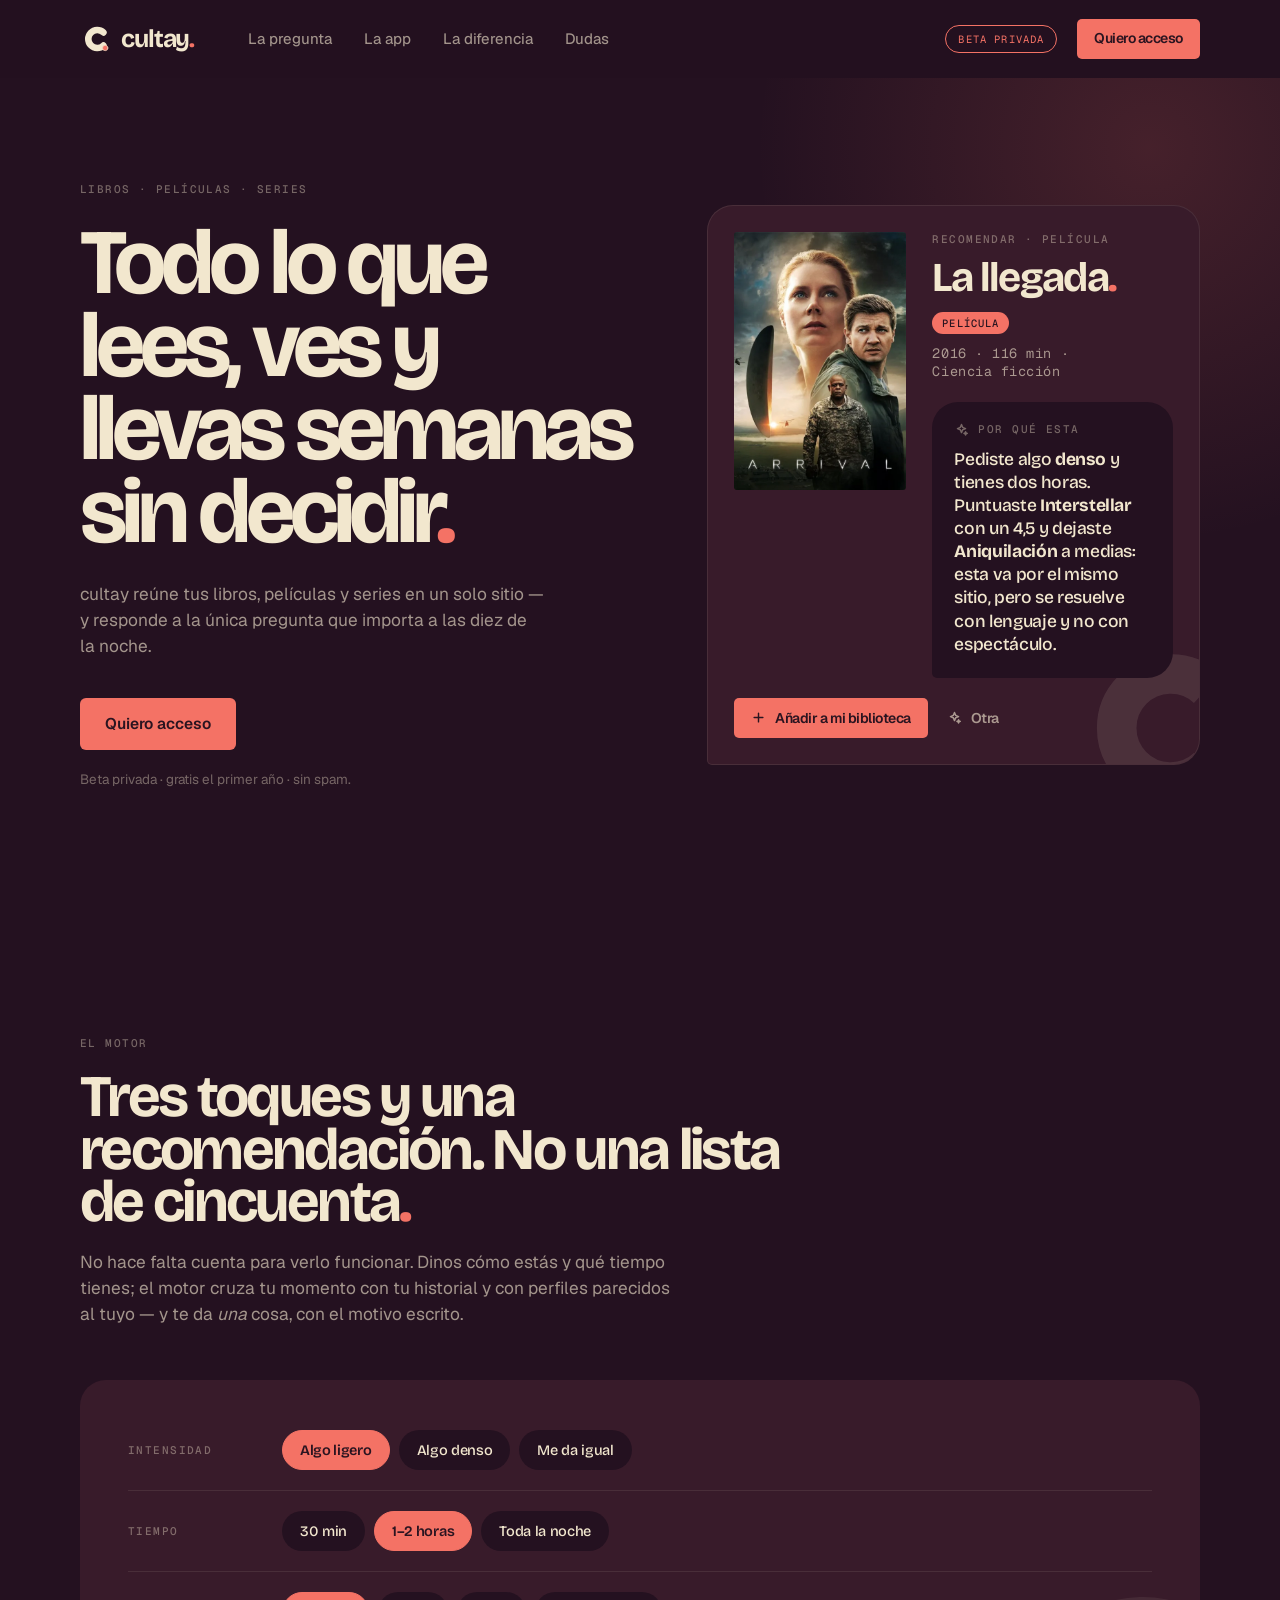
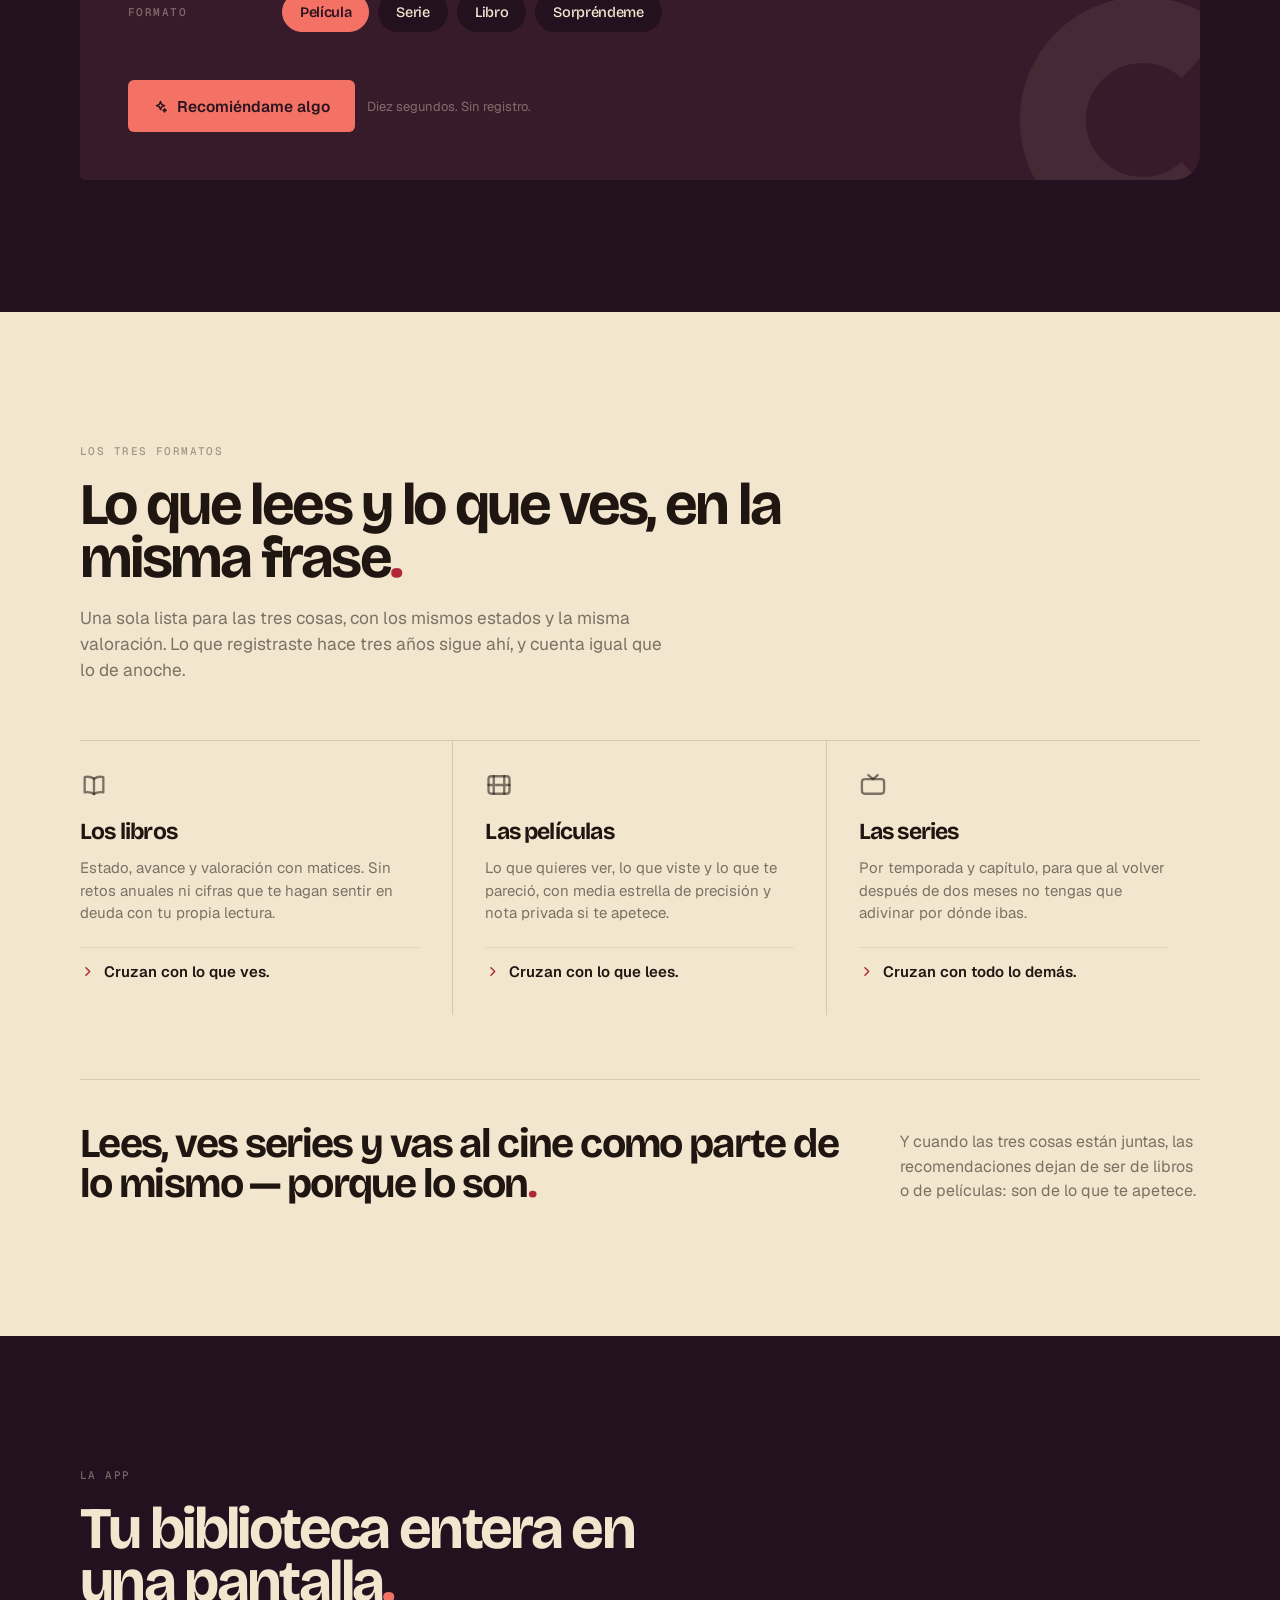
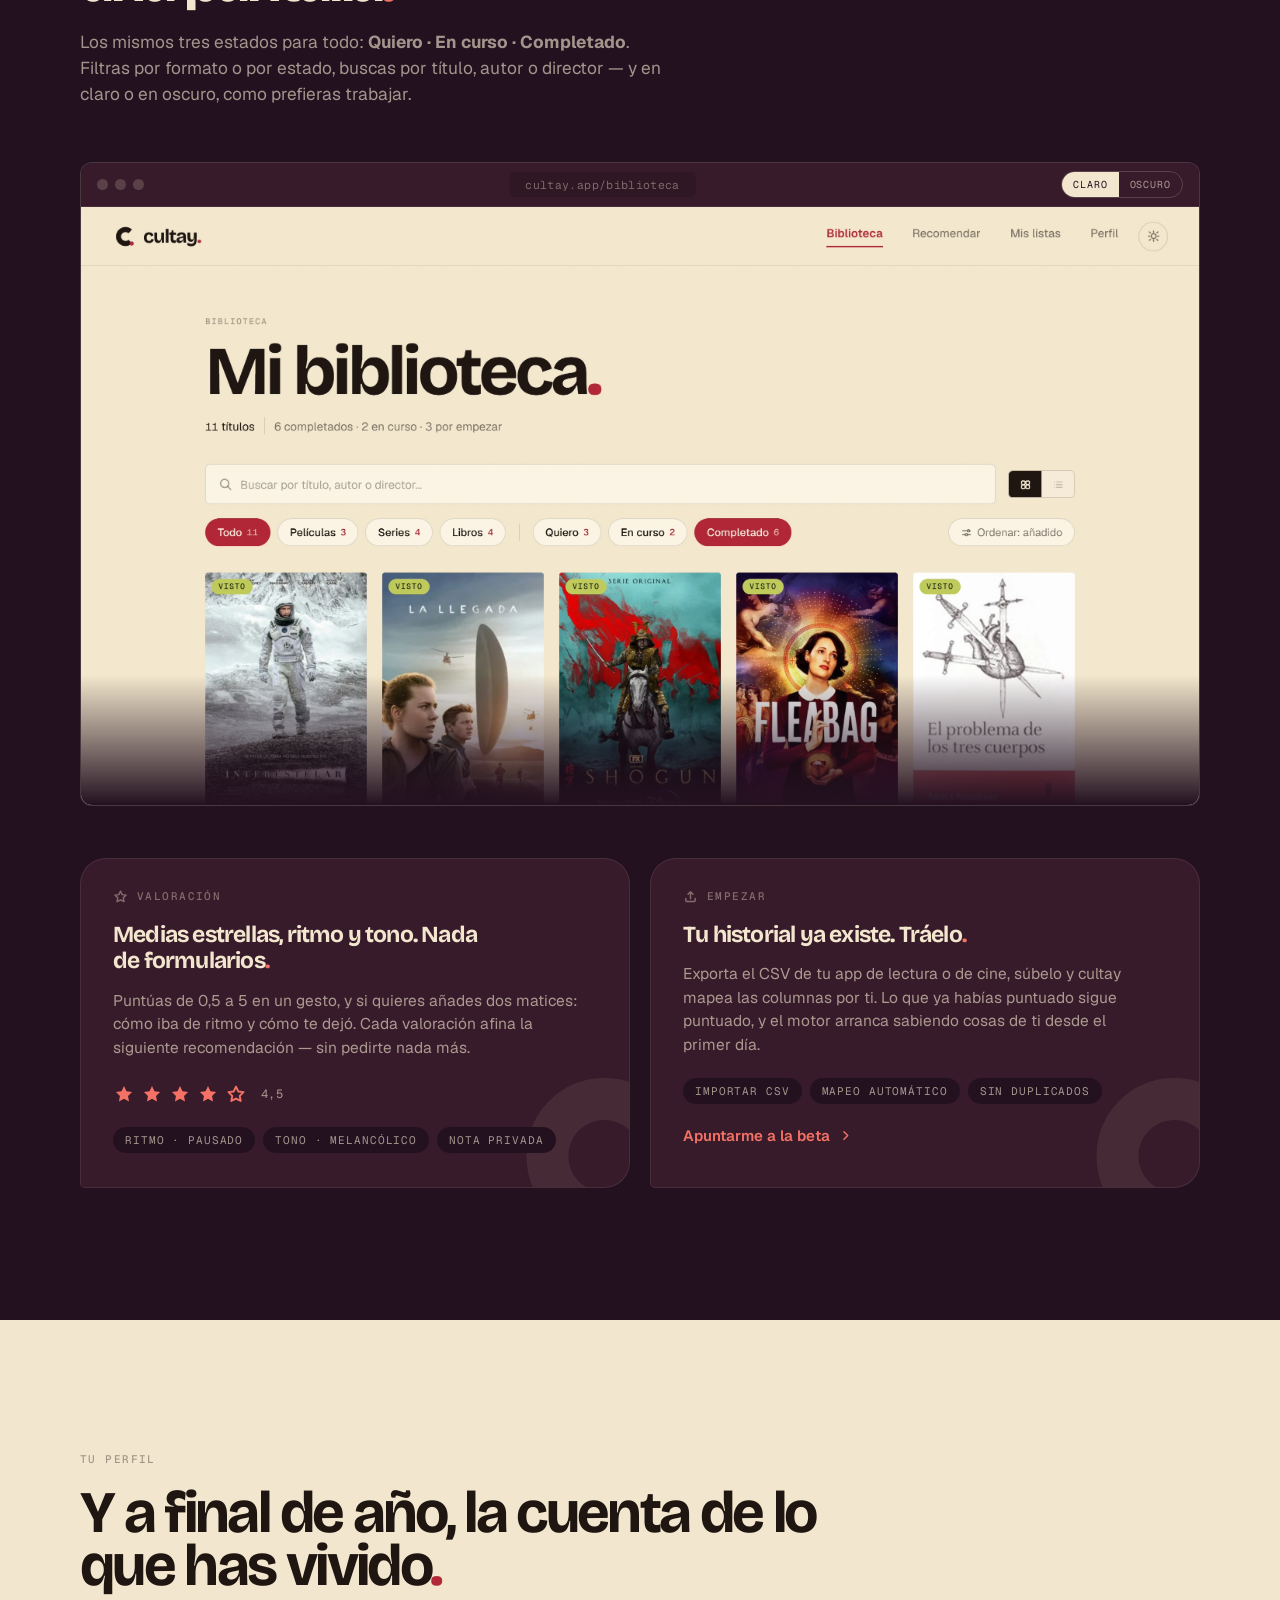
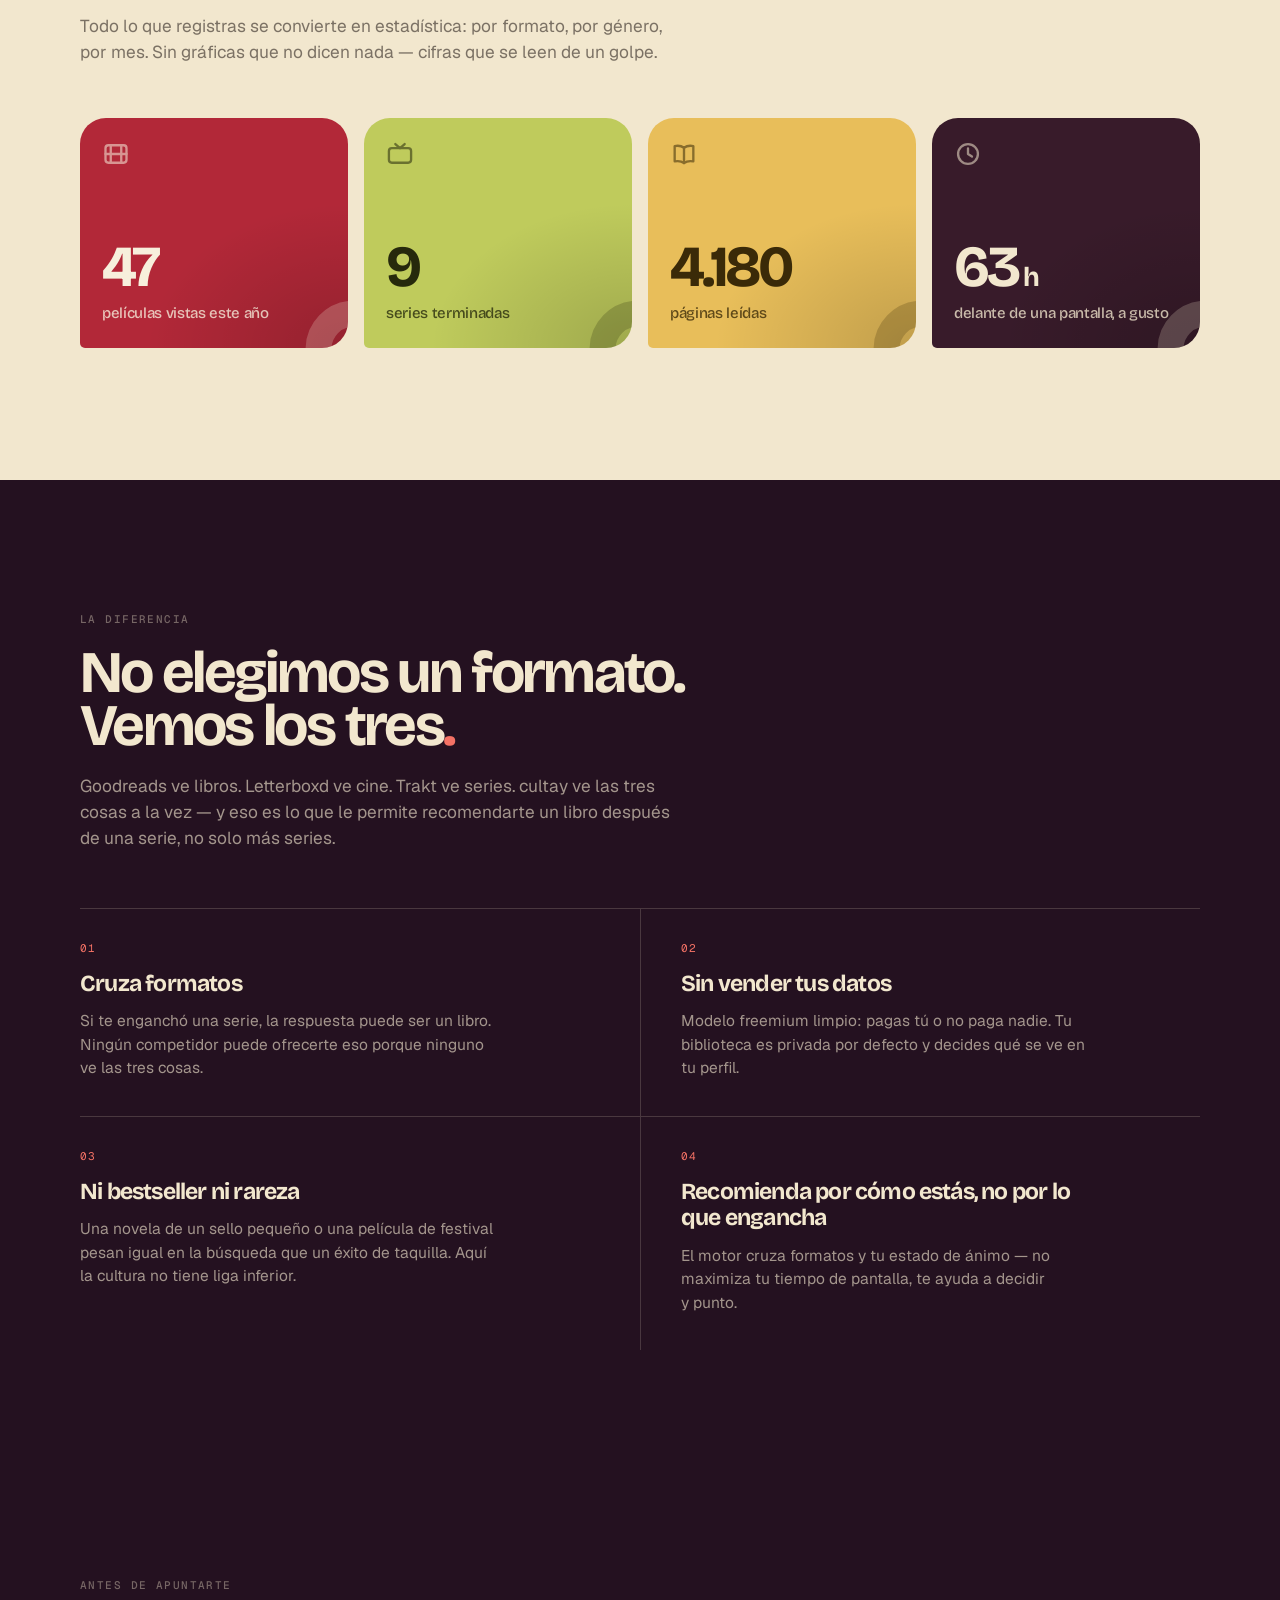
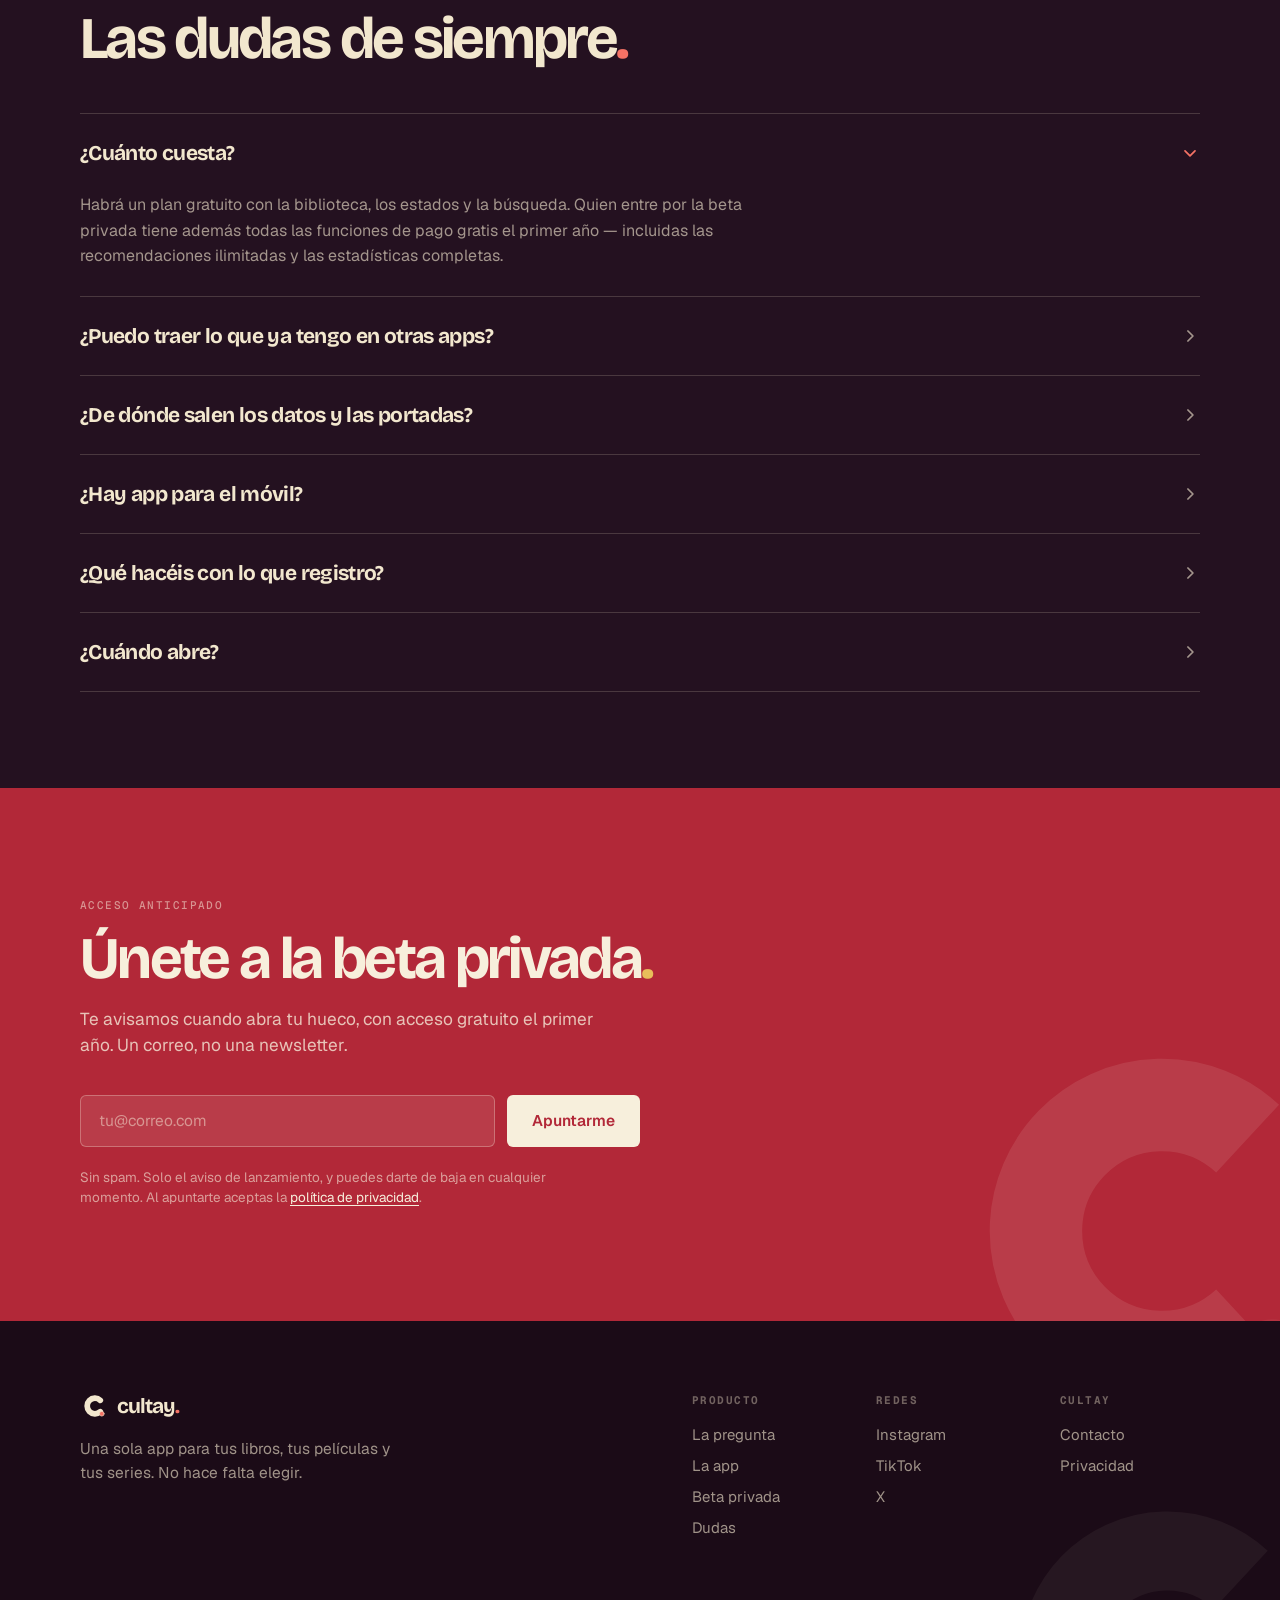
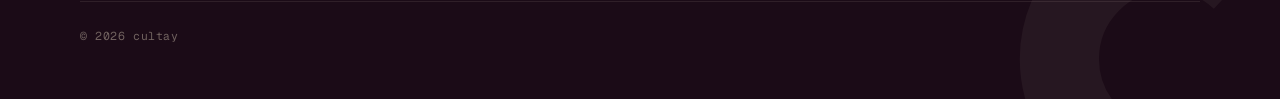
==== commit ad81cb7a: "Sync design system: retire .paper boxes and .pdot in favor of .ttag/.tag fills Applies the 1 sep des" ====
--- a/index.html
+++ b/index.html
@@ -81,7 +81,7 @@
         <div>
           <div class="cap">Recomendar · película</div>
           <h2 class="d md" style="margin-top:12px">La llegada<i>.</i></h2>
-          <div class="rmeta"><i class="pdot pelicula"></i>Película · 2016 · 116 min · Ciencia ficción</div>
+          <div class="rmeta"><span class="ttag pelicula">Película</span>2016 · 116 min · Ciencia ficción</div>
           <div class="why">
             <div class="cap"><svg class="ic s"><use href="#i-sparkle"></use></svg>Por qué esta</div>
             <p>Pediste algo <b>denso</b> y tienes dos horas. Puntuaste <b>Interstellar</b> con un 4,5 y dejaste <b>Aniquilación</b> a medias: esta va por el mismo sitio, pero se resuelve con lenguaje y no con espectáculo.</p>
@@ -113,7 +113,7 @@
           <div>
             <div class="cap" id="dCap">Resultado</div>
             <h3 class="d md" id="dTitle" style="margin-top:12px">—</h3>
-            <div class="rmeta"><i class="pdot pelicula" id="dDot"></i><span id="dMeta">—</span></div>
+            <div class="rmeta"><span class="ttag pelicula" id="dDot">Película</span><span id="dMeta">—</span></div>
             <div class="why">
               <div class="cap"><svg class="ic s"><use href="#i-sparkle"></use></svg>Por qué esta</div>
               <p id="dWhy">—</p>
@@ -345,8 +345,11 @@
   const e=set[seen[key]%set.length];seen[key]++;
   document.getElementById('dCap').textContent='Recomendar · '+k.dataset.s+' · '+mo.dataset.s+' · '+ti.dataset.s;
   document.getElementById('dTitle').innerHTML=e.t+'<i>.</i>';
-  document.getElementById('dMeta').textContent=e.m;
-  document.getElementById('dDot').className='pdot '+e.f;
+  const TYPELABEL={pelicula:'Película',serie:'Serie',libro:'Libro'};
+  document.getElementById('dMeta').textContent=e.m.replace(/^(Película|Serie|Libro)\s*·\s*/,'');
+  const dTag=document.getElementById('dDot');
+  dTag.className='ttag '+e.f;
+  dTag.textContent=TYPELABEL[e.f];
   document.getElementById('dWhy').innerHTML=clause(e,tk)+' '+e.w;
   const cover=document.getElementById('demoCover');
   if(cover&&COVERS[e.t]){cover.src='covers/'+COVERS[e.t];cover.alt='Portada de '+e.t;}
--- a/landing.css
+++ b/landing.css
@@ -116,12 +116,15 @@
 .result{position:relative;border-radius:var(--shape);background:var(--surface2);border:1px solid var(--line2);padding:26px;overflow:hidden}
 .result .gm{position:absolute;right:-48px;bottom:-54px;width:180px;height:180px;opacity:.1;color:currentColor;--primary:currentColor;pointer-events:none}
 .rgrid{display:grid;grid-template-columns:172px minmax(0,1fr);gap:26px;align-items:start;position:relative}
-.cover{aspect-ratio:2/3;border-radius:3px;overflow:hidden;background:var(--paper)}
+.cover{aspect-ratio:2/3;border-radius:3px;overflow:hidden;background:var(--surface)}
 .cover img{width:100%;height:100%;object-fit:cover;display:block}
-.rmeta{display:flex;align-items:center;gap:9px;font-size:13.5px;color:var(--muted);margin-top:14px;flex-wrap:wrap}
-.pdot{width:6px;height:6px;border-radius:50%;flex:none}
-.pdot.pelicula{background:var(--primary)}.pdot.serie{background:var(--pist)}.pdot.libro{background:var(--mant)}
-.why{margin-top:22px;border-radius:var(--shape);background:var(--paper);padding:20px 22px 22px;position:relative}
+.rmeta{display:flex;align-items:center;gap:10px;font-family:var(--mono);font-size:13.5px;letter-spacing:.04em;color:var(--muted);margin-top:14px;flex-wrap:wrap}
+.ttag{display:inline-flex;align-items:center;height:22px;padding:0 10px;border-radius:11px;font-family:var(--mono);font-size:10.5px;font-weight:500;letter-spacing:.1em;text-transform:uppercase;flex:none}
+.ttag.pelicula{background:var(--primary);color:#2A1420}
+.hueso .ttag.pelicula{color:#F7EFDC}
+.ttag.serie{background:var(--pist);color:#26290C}
+.ttag.libro{background:var(--mant);color:#3A2A08}
+.why{margin-top:22px;border-radius:var(--shape);background:var(--surface);padding:20px 22px 22px;position:relative}
 .why p{font-family:var(--display);font-weight:500;font-size:17.5px;line-height:1.32;letter-spacing:-.02em;margin-top:11px}
 .why p b{font-weight:700}
 .ract{display:flex;gap:10px;margin-top:20px;flex-wrap:wrap;position:relative}
@@ -132,10 +135,11 @@
 .qrow{display:grid;grid-template-columns:132px minmax(0,1fr);gap:22px;align-items:center;padding:20px 0;border-top:1px solid var(--line2);position:relative}
 .qrow:first-of-type{border-top:0;padding-top:6px}
 .chips{display:flex;gap:9px;flex-wrap:wrap}
-.chip{display:inline-flex;align-items:center;gap:7px;height:40px;padding:0 17px;border-radius:20px;border:1px solid var(--line);font-size:14.5px;color:var(--ink);background:transparent;cursor:pointer;font-family:var(--ui);transition:background .12s,border-color .12s,color .12s}
-.chip:hover{border-color:var(--ink)}
+.chip{display:inline-flex;align-items:center;gap:7px;height:40px;padding:0 17px;border-radius:20px;border:1px solid transparent;font-family:var(--display);font-weight:500;font-size:14.5px;letter-spacing:-.022em;color:var(--ink);background:var(--surface2);cursor:pointer;transition:background .12s,border-color .12s,color .12s}
 .chip[aria-pressed=true]{background:var(--primary);border-color:var(--primary);color:#2A1420;font-weight:600}
 .hueso .chip[aria-pressed=true]{color:#F7EFDC}
+.demo .chip{background:var(--surface)}
+.demo .chip[aria-pressed=true]{background:var(--primary);border-color:var(--primary);color:#2A1420;font-weight:600}
 .demo .acts{margin-top:28px;position:relative}
 .demo .fine{font-size:13px;color:var(--faint)}
 #demoResult{margin-top:32px;position:relative}
@@ -179,7 +183,8 @@
 .stars .ic{width:22px;height:22px}
 .stars em{font-family:var(--mono);font-size:12px;font-style:normal;color:var(--muted);margin-left:8px;letter-spacing:.04em}
 .tags{display:flex;gap:8px;flex-wrap:wrap;margin-top:22px;position:relative}
-.tag{font-family:var(--mono);font-size:11px;letter-spacing:.08em;text-transform:uppercase;border:1px solid var(--line);border-radius:13px;padding:6px 12px;color:var(--muted);cursor:default}
+.tag{font-family:var(--mono);font-size:11px;letter-spacing:.08em;text-transform:uppercase;background:var(--surface2);border:0;border-radius:13px;padding:6px 12px;color:var(--muted);cursor:default}
+.pane .tag{background:var(--surface)}
 .panelink{position:relative;display:inline-flex;align-items:center;gap:8px;margin-top:22px;font-size:15px;font-weight:600;color:var(--primary)}
 .panelink:hover{color:var(--ink)}
 
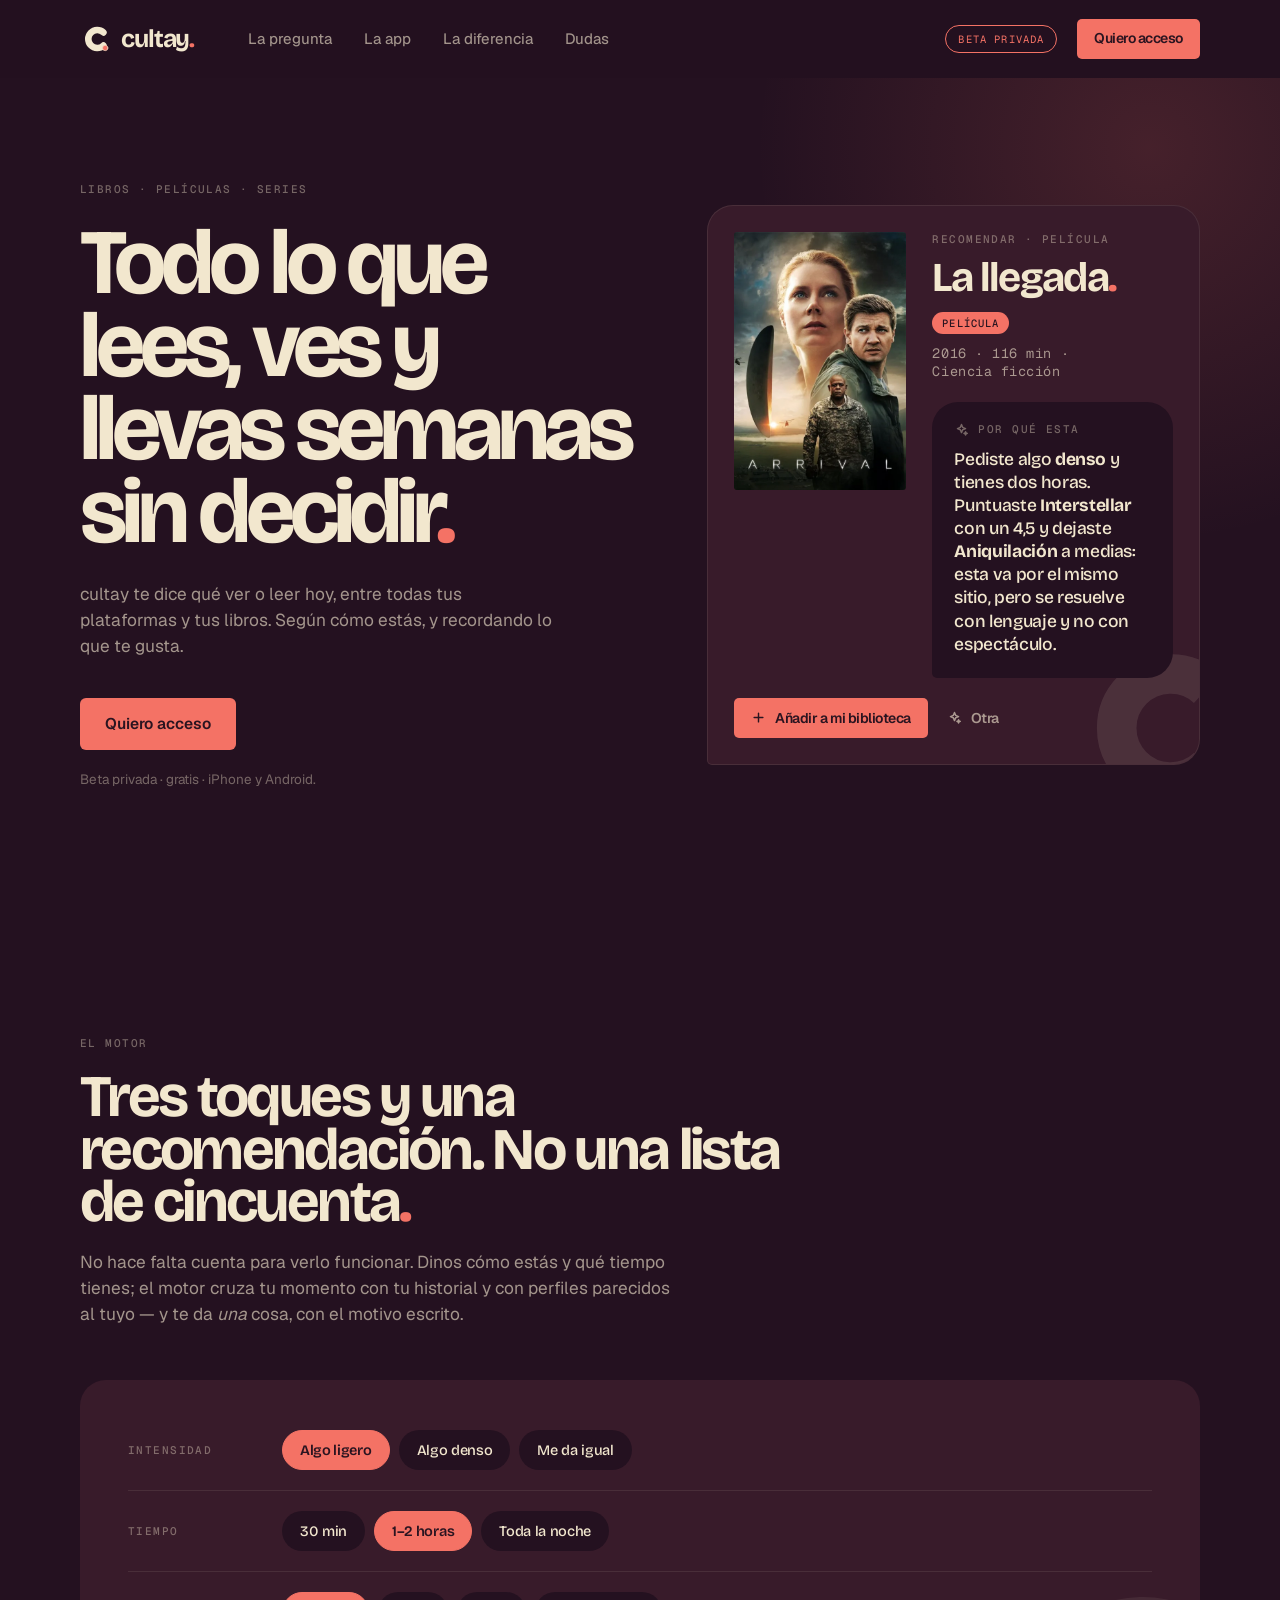
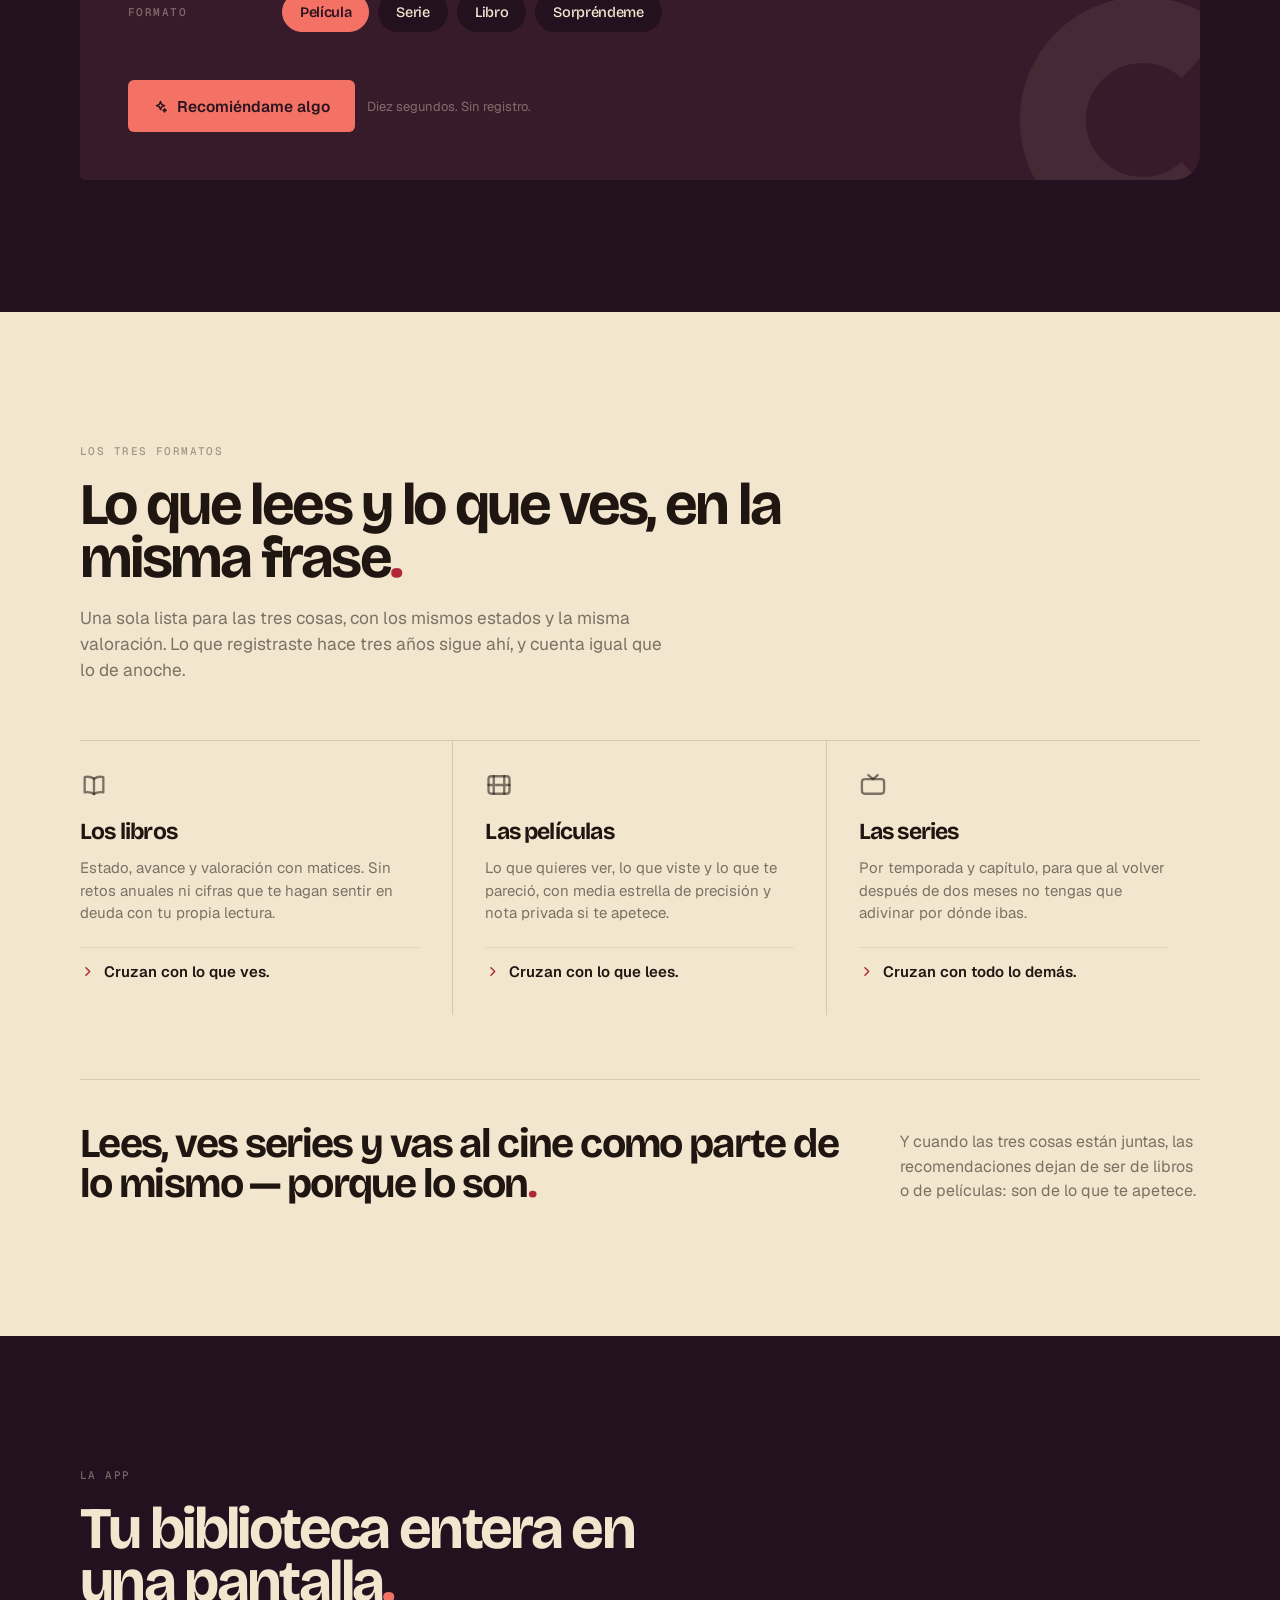
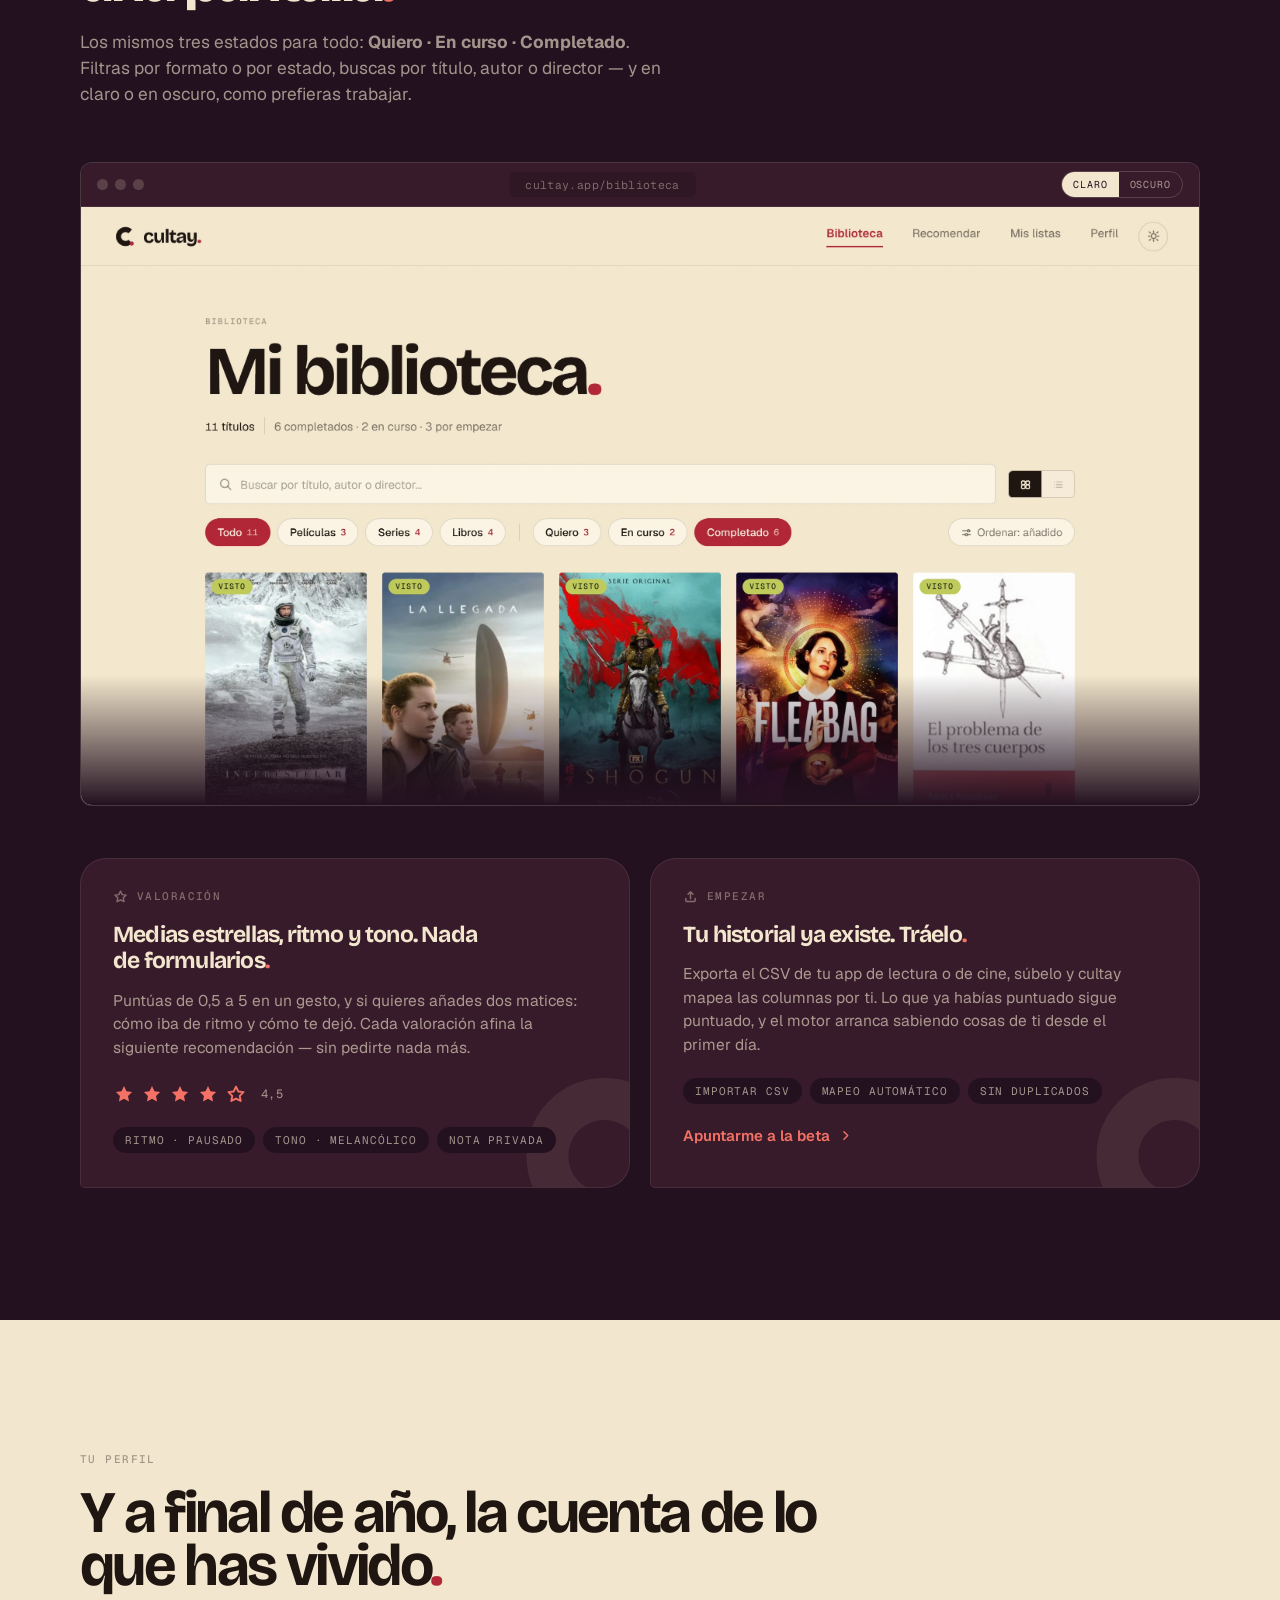
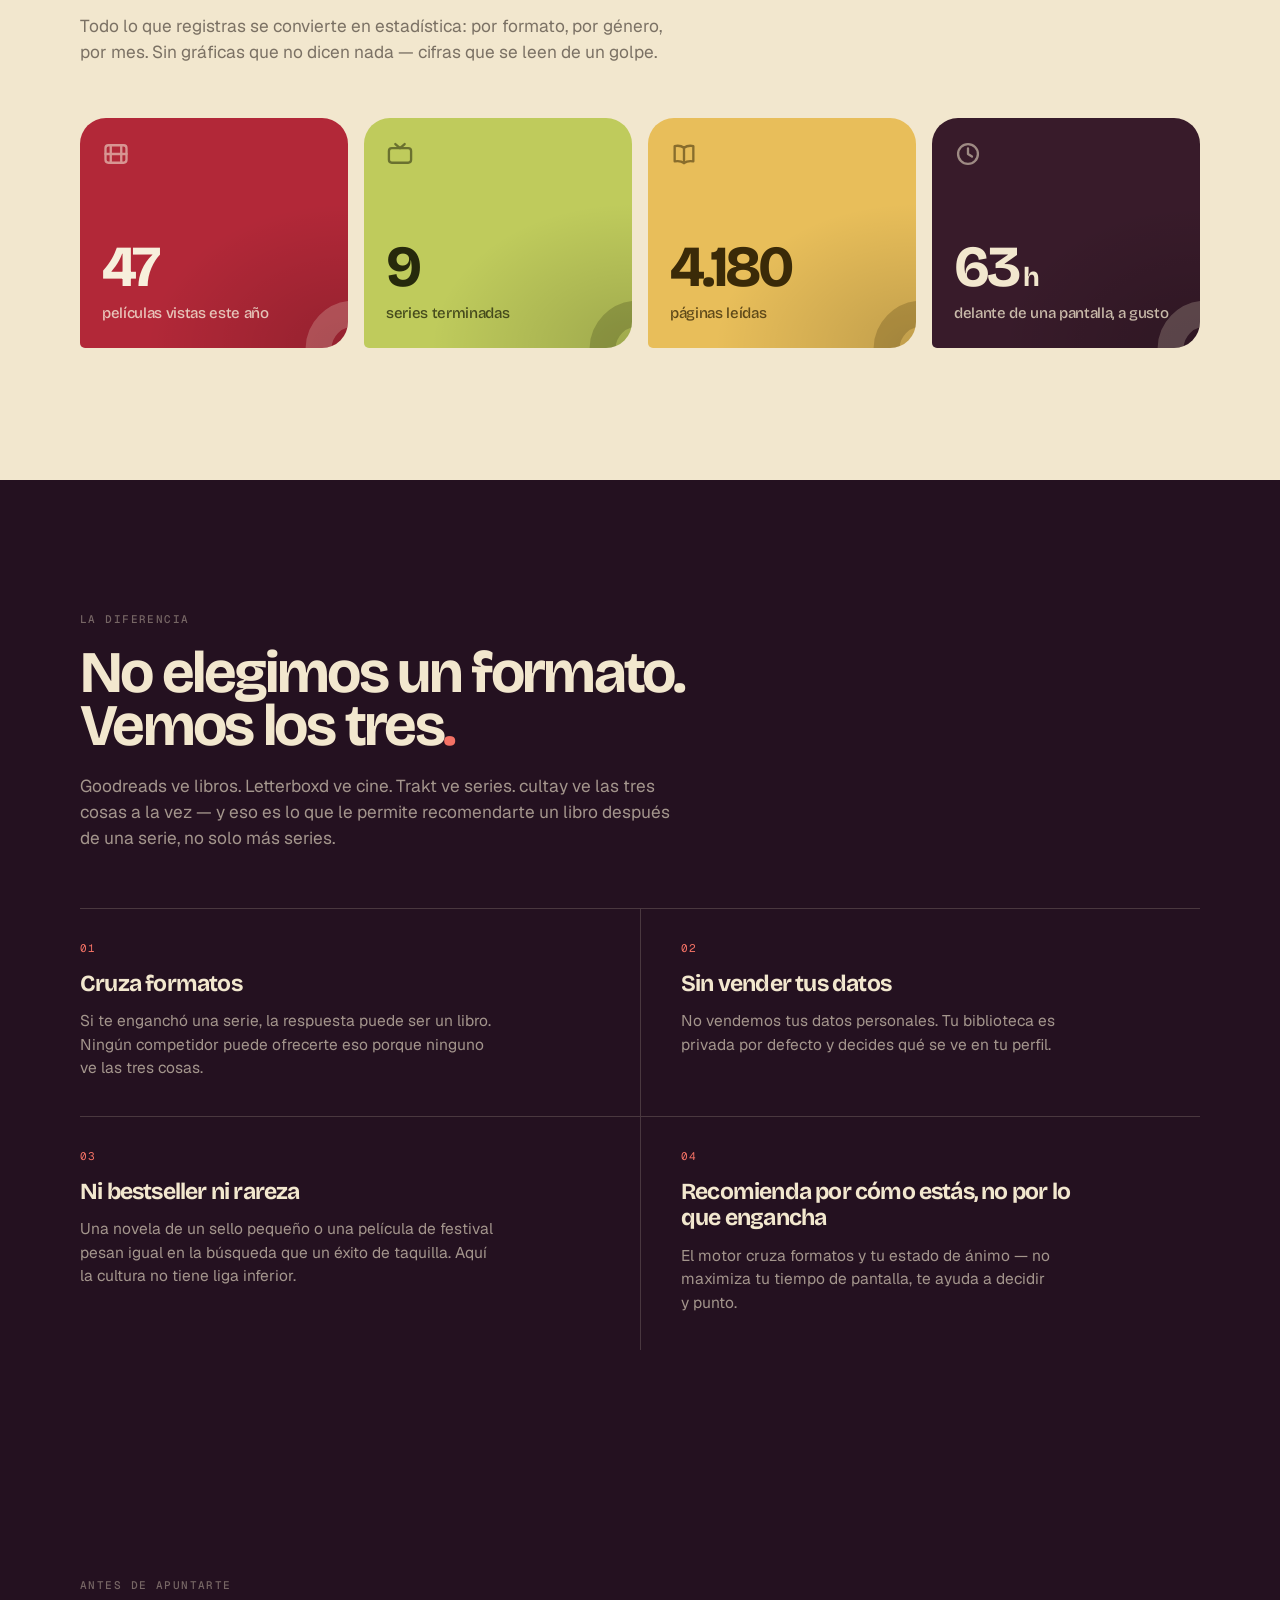
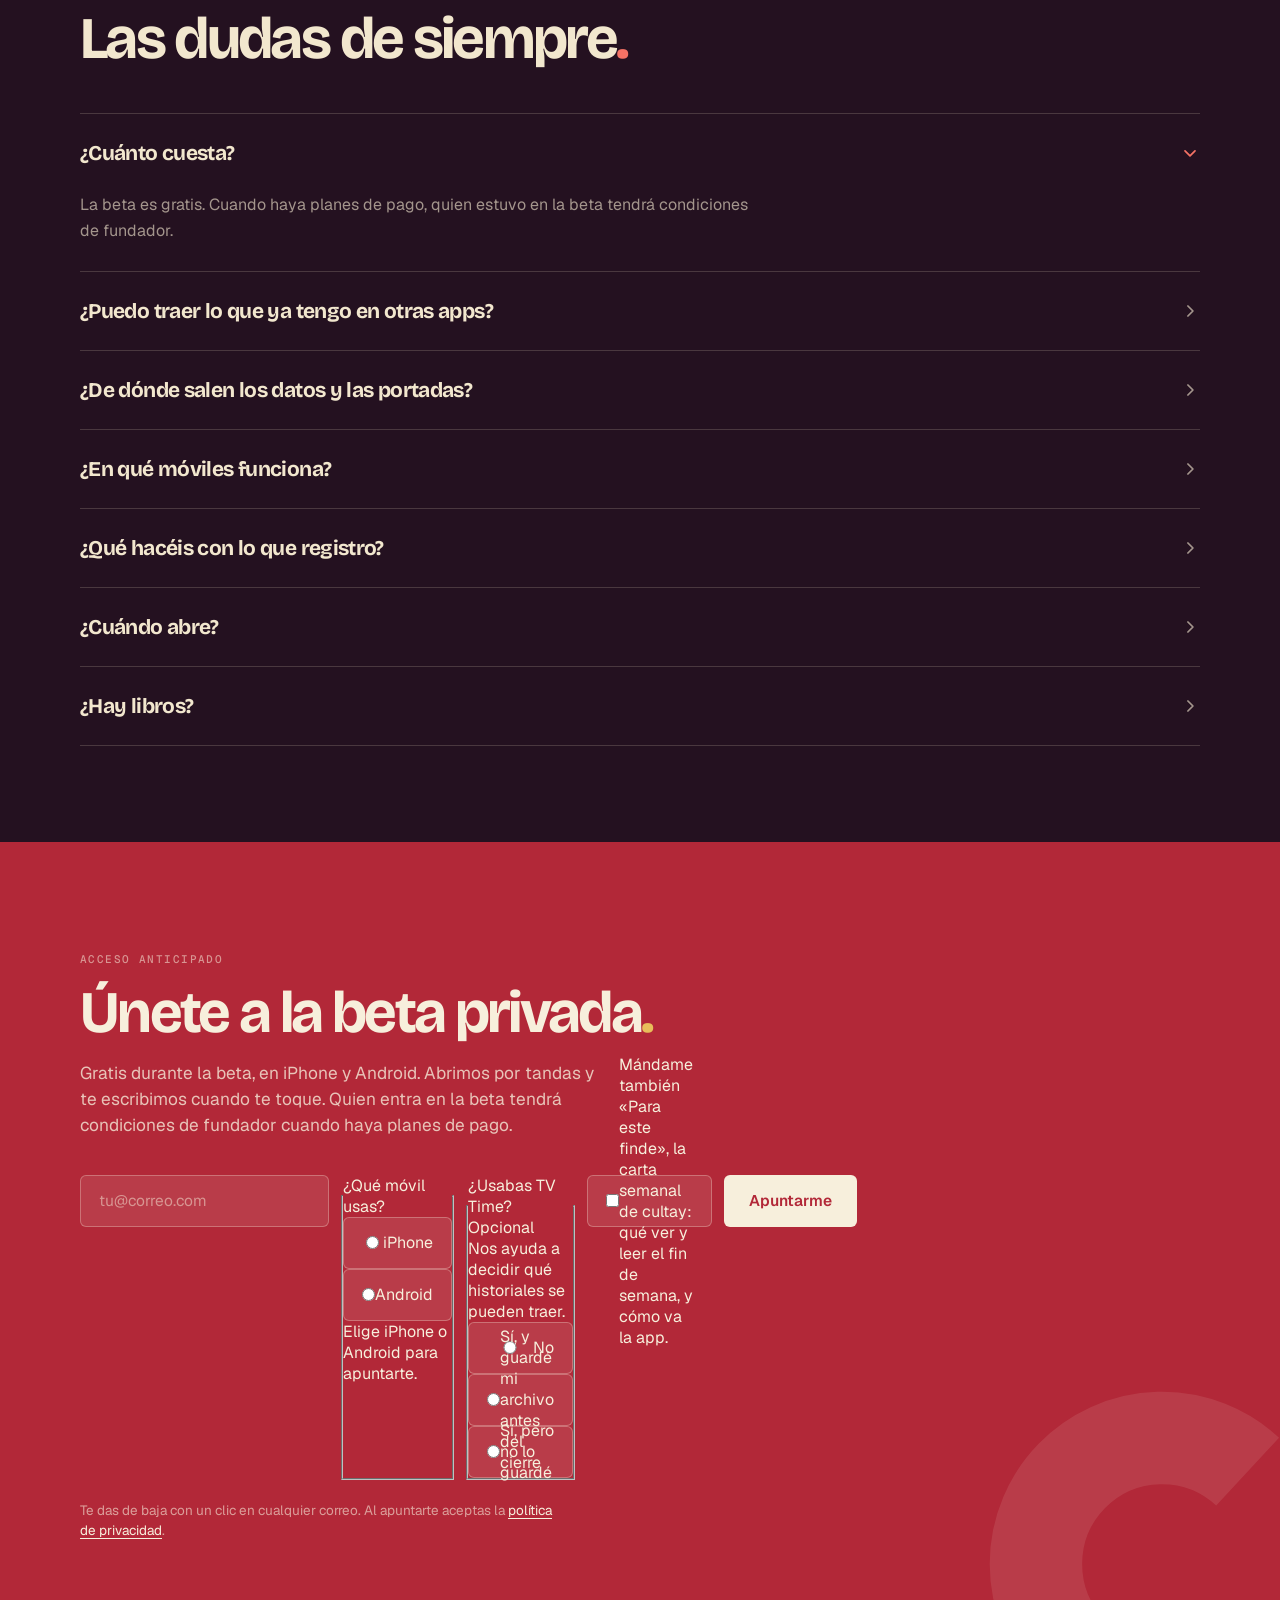
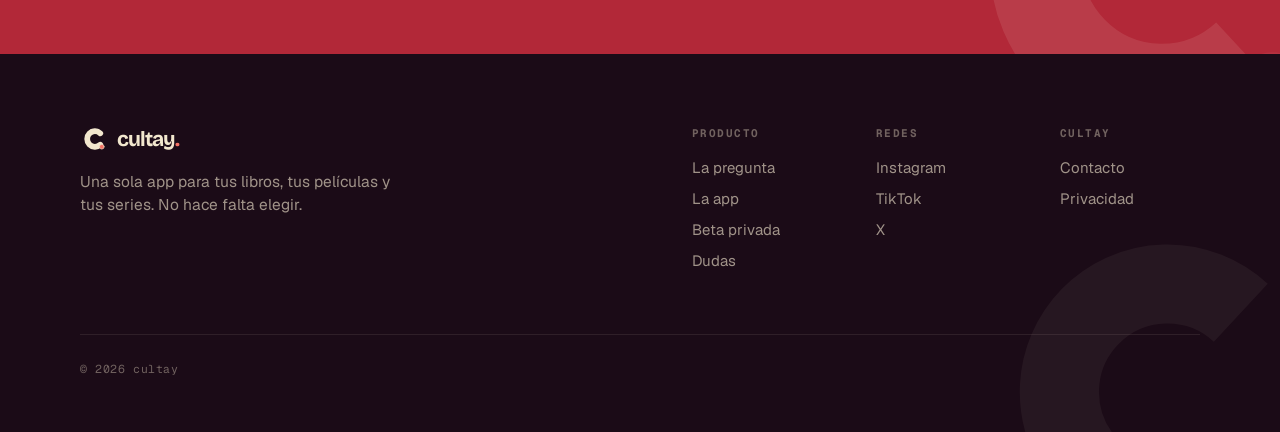
==== commit 40acb830: "copy: textos de la campaña en hero, «La diferencia» y preguntas frecuentes Co-Authored-By: Claude Op" ====
--- a/index.html
+++ b/index.html
@@ -25,9 +25,8 @@
   /shots/biblioteca-{light,dark}.webp) — maqueta HTML (#appMock), fitShot() y --croph
   retirados del todo.
   Confirmado por Marta (30 ago 2026): TikTok/X del footer son reales y con contenido;
-  catálogo de títulos de ejemplo se mantiene tal cual; el plan gratuito de la FAQ se
-  reformuló sin prometer "para siempre" — confirmar la redacción final con el equipo
-  de producto antes de publicar.
+  catálogo de títulos de ejemplo se mantiene tal cual.
+  Textos de la campaña aplicados el 5 oct 2026 (negocio, bloque 1, S2).
 -->
 <link rel="preload" as="image" href="covers/arrival.webp" fetchpriority="high">
 </head>
@@ -70,9 +69,9 @@
     <div>
       <div class="cap">Libros · Películas · Series</div>
       <h1 class="d xl">Todo lo que lees, ves y llevas semanas sin decidir<i>.</i></h1>
-      <p class="lead">cultay reúne tus libros, películas y series en un solo sitio — y responde a la única pregunta que importa a las diez de la noche.</p>
+      <p class="lead">cultay te dice qué ver o leer hoy, entre todas tus plataformas y tus libros. Según cómo estás, y recordando lo que te gusta.</p>
       <div class="acts"><a class="btn p" href="#beta">Quiero acceso</a></div>
-      <p class="fine">Beta privada · gratis el primer año · sin spam.</p>
+      <p class="fine">Beta privada · gratis · iPhone y Android.</p>
     </div>
     <div class="result">
       <svg class="gm" viewBox="0 0 100 100"><use href="#i-mark"></use></svg>
@@ -213,7 +212,7 @@
     </div>
     <div class="four">
       <div class="pt"><div class="k">01</div><h3 class="d sm">Cruza formatos</h3><p>Si te enganchó una serie, la respuesta puede ser un libro. Ningún competidor puede ofrecerte eso porque ninguno ve las tres cosas.</p></div>
-      <div class="pt"><div class="k">02</div><h3 class="d sm">Sin vender tus datos</h3><p>Modelo freemium limpio: pagas tú o no paga nadie. Tu biblioteca es privada por defecto y decides qué se ve en tu perfil.</p></div>
+      <div class="pt"><div class="k">02</div><h3 class="d sm">Sin vender tus datos</h3><p>No vendemos tus datos personales. Tu biblioteca es privada por defecto y decides qué se ve en tu perfil.</p></div>
       <div class="pt"><div class="k">03</div><h3 class="d sm">Ni bestseller ni rareza</h3><p>Una novela de un sello pequeño o una película de festival pesan igual en la búsqueda que un éxito de taquilla. Aquí la cultura no tiene liga inferior.</p></div>
       <div class="pt"><div class="k">04</div><h3 class="d sm">Recomienda por cómo estás, no por lo que engancha</h3><p>El motor cruza formatos y tu estado de ánimo — no maximiza tu tiempo de pantalla, te ayuda a decidir y punto.</p></div>
     </div>
@@ -228,12 +227,13 @@
       <h2 class="d lg">Las dudas de siempre<i>.</i></h2>
     </div>
     <div class="faq">
-      <details open><summary>¿Cuánto cuesta?<svg class="ic"><use href="#i-chev"></use></svg></summary><p>Habrá un plan gratuito con la biblioteca, los estados y la búsqueda. Quien entre por la beta privada tiene además todas las funciones de pago gratis el primer año — incluidas las recomendaciones ilimitadas y las estadísticas completas.</p></details>
+      <details open><summary>¿Cuánto cuesta?<svg class="ic"><use href="#i-chev"></use></svg></summary><p>La beta es gratis. Cuando haya planes de pago, quien estuvo en la beta tendrá condiciones de fundador.</p></details>
       <details><summary>¿Puedo traer lo que ya tengo en otras apps?<svg class="ic"><use href="#i-chev"></use></svg></summary><p>Sí. Las apps de lectura y de cine más usadas exportan un CSV, y cultay lo importa mapeando las columnas automáticamente: título, autor o director, fecha y valoración. Puedes revisar el mapeo antes de confirmar, y no se crean duplicados si importas dos veces.</p></details>
       <details><summary>¿De dónde salen los datos y las portadas?<svg class="ic"><use href="#i-chev"></use></svg></summary><p>De catálogos y bases de datos especializadas de cine, series y libros. Si falta un título, puedes añadirlo a mano y lo revisamos.</p></details>
-      <details><summary>¿Hay app para el móvil?<svg class="ic"><use href="#i-chev"></use></svg></summary><p>La beta abre como aplicación web, que funciona en el móvil y se puede instalar en la pantalla de inicio. Las apps nativas de iOS y Android van después, y quien esté en la beta entra primero.</p></details>
+      <details><summary>¿En qué móviles funciona?<svg class="ic"><use href="#i-chev"></use></svg></summary><p>En iPhone (a través de TestFlight, la app de Apple para betas) y en Android (con una prueba de Google Play). También desde el navegador, en cultay.com.</p></details>
       <details><summary>¿Qué hacéis con lo que registro?<svg class="ic"><use href="#i-chev"></use></svg></summary><p>Sirve para recomendarte mejor y para tus estadísticas. No se vende, no se cede a anunciantes y no hay perfilado publicitario. Tu biblioteca es privada salvo lo que tú decidas hacer público en tu perfil, y puedes exportarla o borrarla entera cuando quieras.</p></details>
-      <details><summary>¿Cuándo abre?<svg class="ic"><use href="#i-chev"></use></svg></summary><p>Por tandas, para no romper nada. Al apuntarte recibes un solo correo cuando te toque el hueco — no hay lista de espera pública ni sistema de invitaciones que haya que compartir.</p></details>
+      <details><summary>¿Cuándo abre?<svg class="ic"><use href="#i-chev"></use></svg></summary><p>Abrimos por tandas para no romper nada. Te escribimos cuando te toque, con los pasos para instalarla.</p></details>
+      <details><summary>¿Hay libros?<svg class="ic"><use href="#i-chev"></use></svg></summary><p>Sí. Hoy cultay es fuerte en pelis y series, y el catálogo de libros crece cada semana.</p></details>
     </div>
   </div>
 </section>
@@ -244,15 +244,34 @@
   <div class="wrap">
     <div class="cap">Acceso anticipado</div>
     <h2 class="d lg" style="margin-top:20px;max-width:640px">Únete a la beta privada<i>.</i></h2>
-    <p class="lead">Te avisamos cuando abra tu hueco, con acceso gratuito el primer año. Un correo, no una newsletter.</p>
+    <p class="lead">Gratis durante la beta, en iPhone y Android. Abrimos por tandas y te escribimos cuando te toque. Quien entra en la beta tendrá condiciones de fundador cuando haya planes de pago.</p>
     <form class="form" id="betaForm">
-      <label><input type="email" name="email_address" placeholder="tu@correo.com" required autocomplete="email" aria-label="Tu correo"></label>
+      <label class="email"><input type="email" name="email_address" placeholder="tu@correo.com" required autocomplete="email" aria-label="Tu correo"></label>
+      <fieldset class="fset" id="fsMovil" aria-required="true" aria-describedby="movilError">
+        <legend>¿Qué móvil usas?</legend>
+        <div class="opts">
+          <label class="opt"><input type="radio" name="fields[movil]" value="iphone"><span>iPhone</span></label>
+          <label class="opt"><input type="radio" name="fields[movil]" value="android"><span>Android</span></label>
+        </div>
+        <p class="ferr" id="movilError" role="alert">Elige iPhone o Android para apuntarte.</p>
+      </fieldset>
+      <fieldset class="fset" aria-describedby="tvTimeHelp">
+        <legend>¿Usabas TV Time?<span class="opc">Opcional</span></legend>
+        <p class="fhelp" id="tvTimeHelp">Nos ayuda a decidir qué historiales se pueden traer.</p>
+        <div class="opts">
+          <label class="opt"><input type="radio" name="fields[tv_time]" value="no"><span>No</span></label>
+          <label class="opt"><input type="radio" name="fields[tv_time]" value="si_archivo"><span>Sí, y guardé mi archivo antes del cierre</span></label>
+          <label class="opt"><input type="radio" name="fields[tv_time]" value="si_sin_archivo"><span>Sí, pero no lo guardé</span></label>
+        </div>
+      </fieldset>
+      <label class="fcheck"><input type="checkbox" name="fields[carta]" value="si"><span>Mándame también «Para este finde», la carta semanal de cultay: qué ver y leer el fin de semana, y cómo va la app.</span></label>
+      <input type="hidden" name="fields[origen]" value="">
       <button class="btn inv" type="submit">Apuntarme</button>
     </form>
-    <div class="success-msg" id="successMsg" aria-live="polite">✓ Casi listo. Revisa tu email y confirma la suscripción para cerrar tu hueco.</div>
+    <div class="success-msg" id="successMsg" aria-live="polite">Casi está. Revisa tu correo y confirma para guardar tu hueco.</div>
     <p class="form-error" id="formError" role="alert">No se pudo enviar. Inténtalo de nuevo en unos segundos.</p>
     <div class="counter" hidden><span class="avs"><i></i><i></i><i></i></span>— personas ya en la lista</div>
-    <p class="ctafine" id="ctaFine">Sin spam. Solo el aviso de lanzamiento, y puedes darte de baja en cualquier momento. Al apuntarte aceptas la <a href="privacidad.html">política de privacidad</a>.</p>
+    <p class="ctafine" id="ctaFine">Te das de baja con un clic en cualquier correo. Al apuntarte aceptas la <a href="privacidad.html">política de privacidad</a>.</p>
   </div>
 </section>
 
@@ -373,30 +392,49 @@
 const nav=document.getElementById('nav');
 addEventListener('scroll',()=>nav.classList.toggle('stuck',scrollY>12),{passive:true});
 
-// ── formulario de beta → Kit (mismo endpoint que cultay.com/index.html) ────
-// En Kit: Grow → Landing Pages & Forms → Form → Embed → pestaña "HTML".
-// Copia el valor "action" del <form> (formato https://app.kit.com/forms/XXXXXX/subscriptions).
+// ── formulario de beta → Kit ───────────────────────────────────────────────
+// Dos formularios de Kit con los mismos campos: «Carta» (su correo de confirmación
+// menciona la carta semanal) si se marca la casilla; el de siempre si no.
 const KIT_ACTION="https://app.kit.com/forms/9726292/subscriptions";
+const KIT_ACTION_CARTA="https://app.kit.com/forms/10015694/subscriptions";
 const betaForm=document.getElementById('betaForm');
 const successMsg=document.getElementById('successMsg');
 const formError=document.getElementById('formError');
 const ctaFine=document.getElementById('ctaFine');
+const movilError=document.getElementById('movilError');
+// origen de la visita: ?o=ig|tt|x|nl… — solo se lee de la URL, sin cookies ni almacenamiento
+betaForm.elements['fields[origen]'].value=(new URLSearchParams(location.search).get('o')||'').toLowerCase().replace(/[^a-z0-9_-]/g,'').slice(0,20);
+// «¿Usabas TV Time?» es opcional: volver a pulsar la opción marcada la desmarca
+betaForm.querySelectorAll('input[name="fields[tv_time]"]').forEach(r=>{
+  let was=false;
+  r.addEventListener('pointerdown',()=>{was=r.checked;});
+  r.addEventListener('click',()=>{if(was) r.checked=false; was=false;});
+});
+betaForm.querySelectorAll('input[name="fields[movil]"]').forEach(r=>r.addEventListener('change',()=>movilError.classList.remove('show')));
 betaForm.addEventListener('submit', async e=>{
   e.preventDefault();
-  const input=betaForm.querySelector('input[type=email]');
-  const email=input.value.trim();
+  const email=betaForm.elements.email_address.value.trim();
   if(!email) return;
+  const movil=betaForm.elements['fields[movil]'].value;
+  if(!movil){
+    movilError.classList.add('show');
+    betaForm.querySelector('input[name="fields[movil]"]').focus();
+    return;
+  }
+  const carta=betaForm.elements['fields[carta]'].checked;
   formError.classList.remove('show');
   const btn=betaForm.querySelector('button[type=submit]');
   const label=btn.textContent;
   btn.disabled=true; btn.textContent='Enviando…';
   try{
-    if(KIT_ACTION){
-      const data=new URLSearchParams();
-      data.append('email_address',email);
-      // no-cors: el envío se realiza aunque no podamos leer la respuesta de Kit
-      await fetch(KIT_ACTION,{method:'POST',body:data,mode:'no-cors'});
-    }
+    const data=new URLSearchParams();
+    data.append('email_address',email);
+    data.append('fields[movil]',movil);
+    data.append('fields[tv_time]',betaForm.elements['fields[tv_time]'].value);
+    data.append('fields[carta]',carta?'si':'no');
+    data.append('fields[origen]',betaForm.elements['fields[origen]'].value);
+    // no-cors: el envío se realiza aunque no podamos leer la respuesta de Kit
+    await fetch(carta?KIT_ACTION_CARTA:KIT_ACTION,{method:'POST',body:data,mode:'no-cors'});
     betaForm.style.display='none';
     if(ctaFine) ctaFine.hidden=true;
     successMsg.classList.add('show');
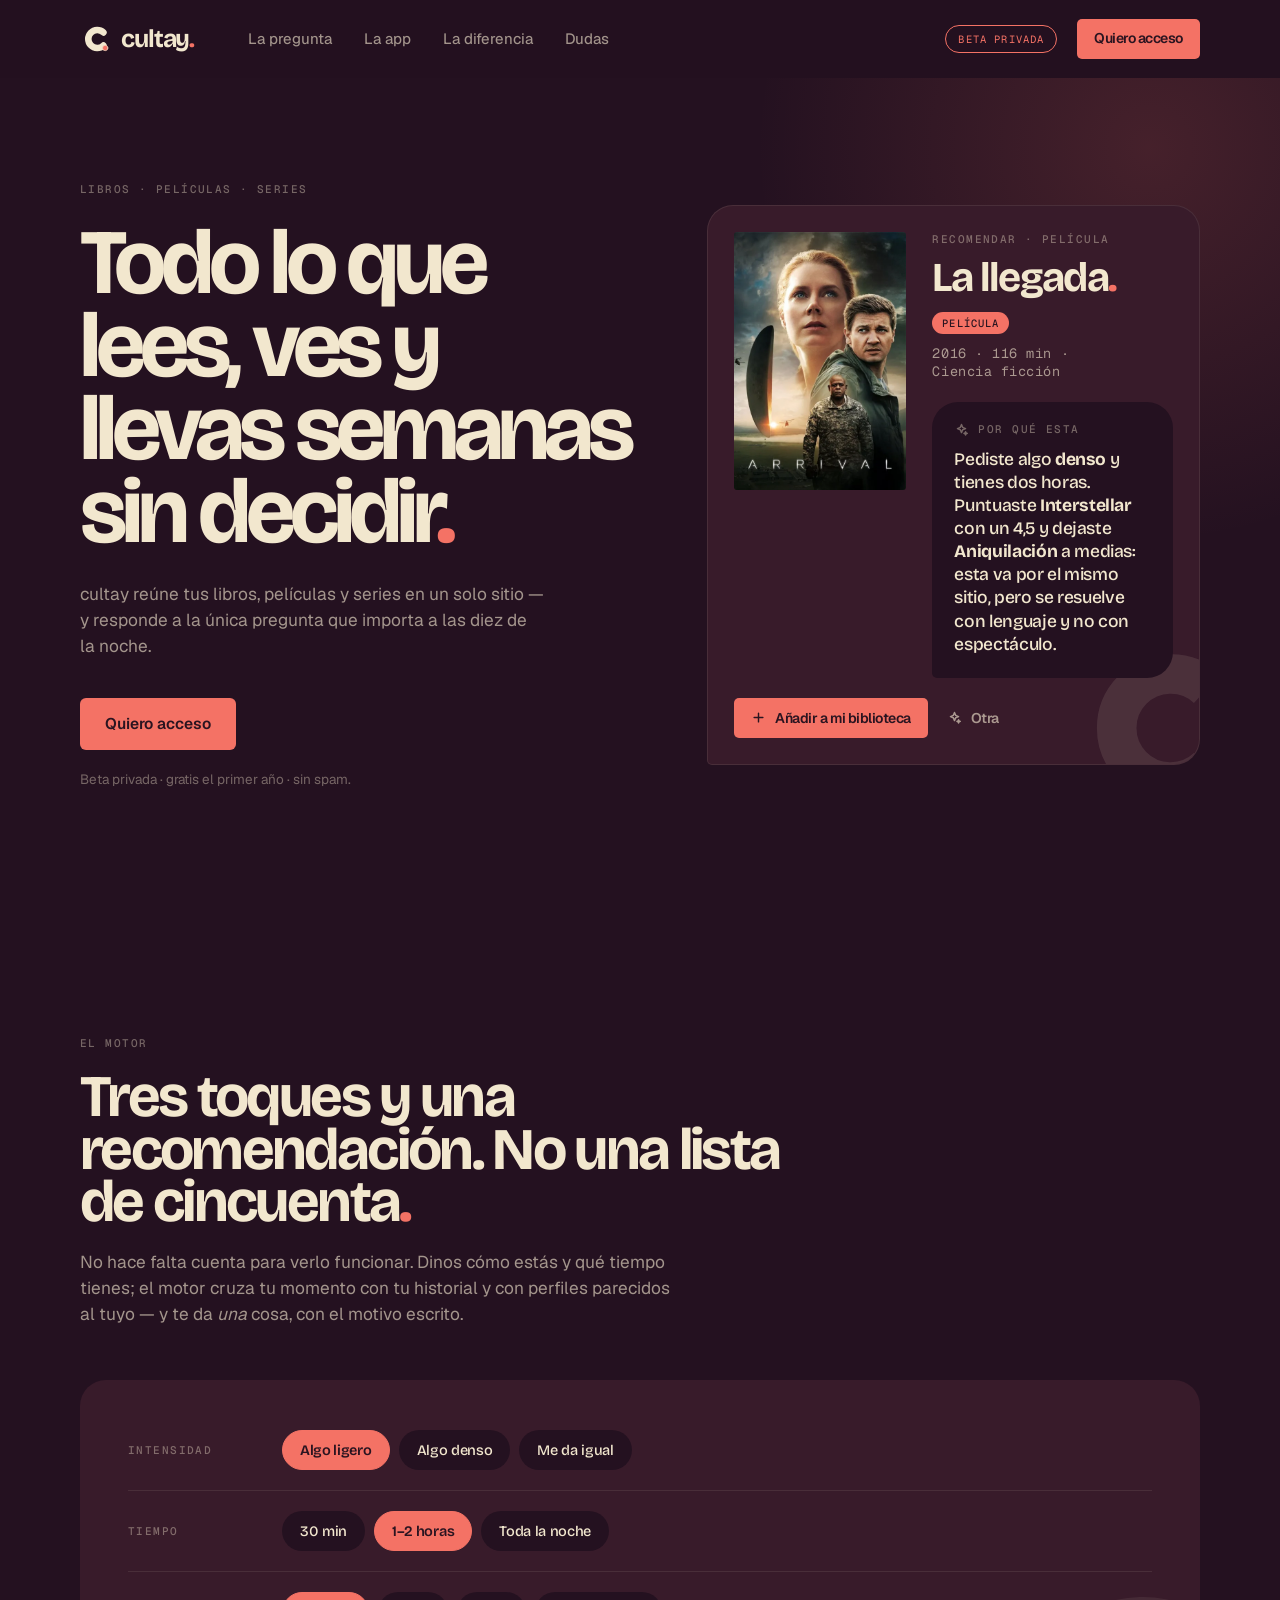
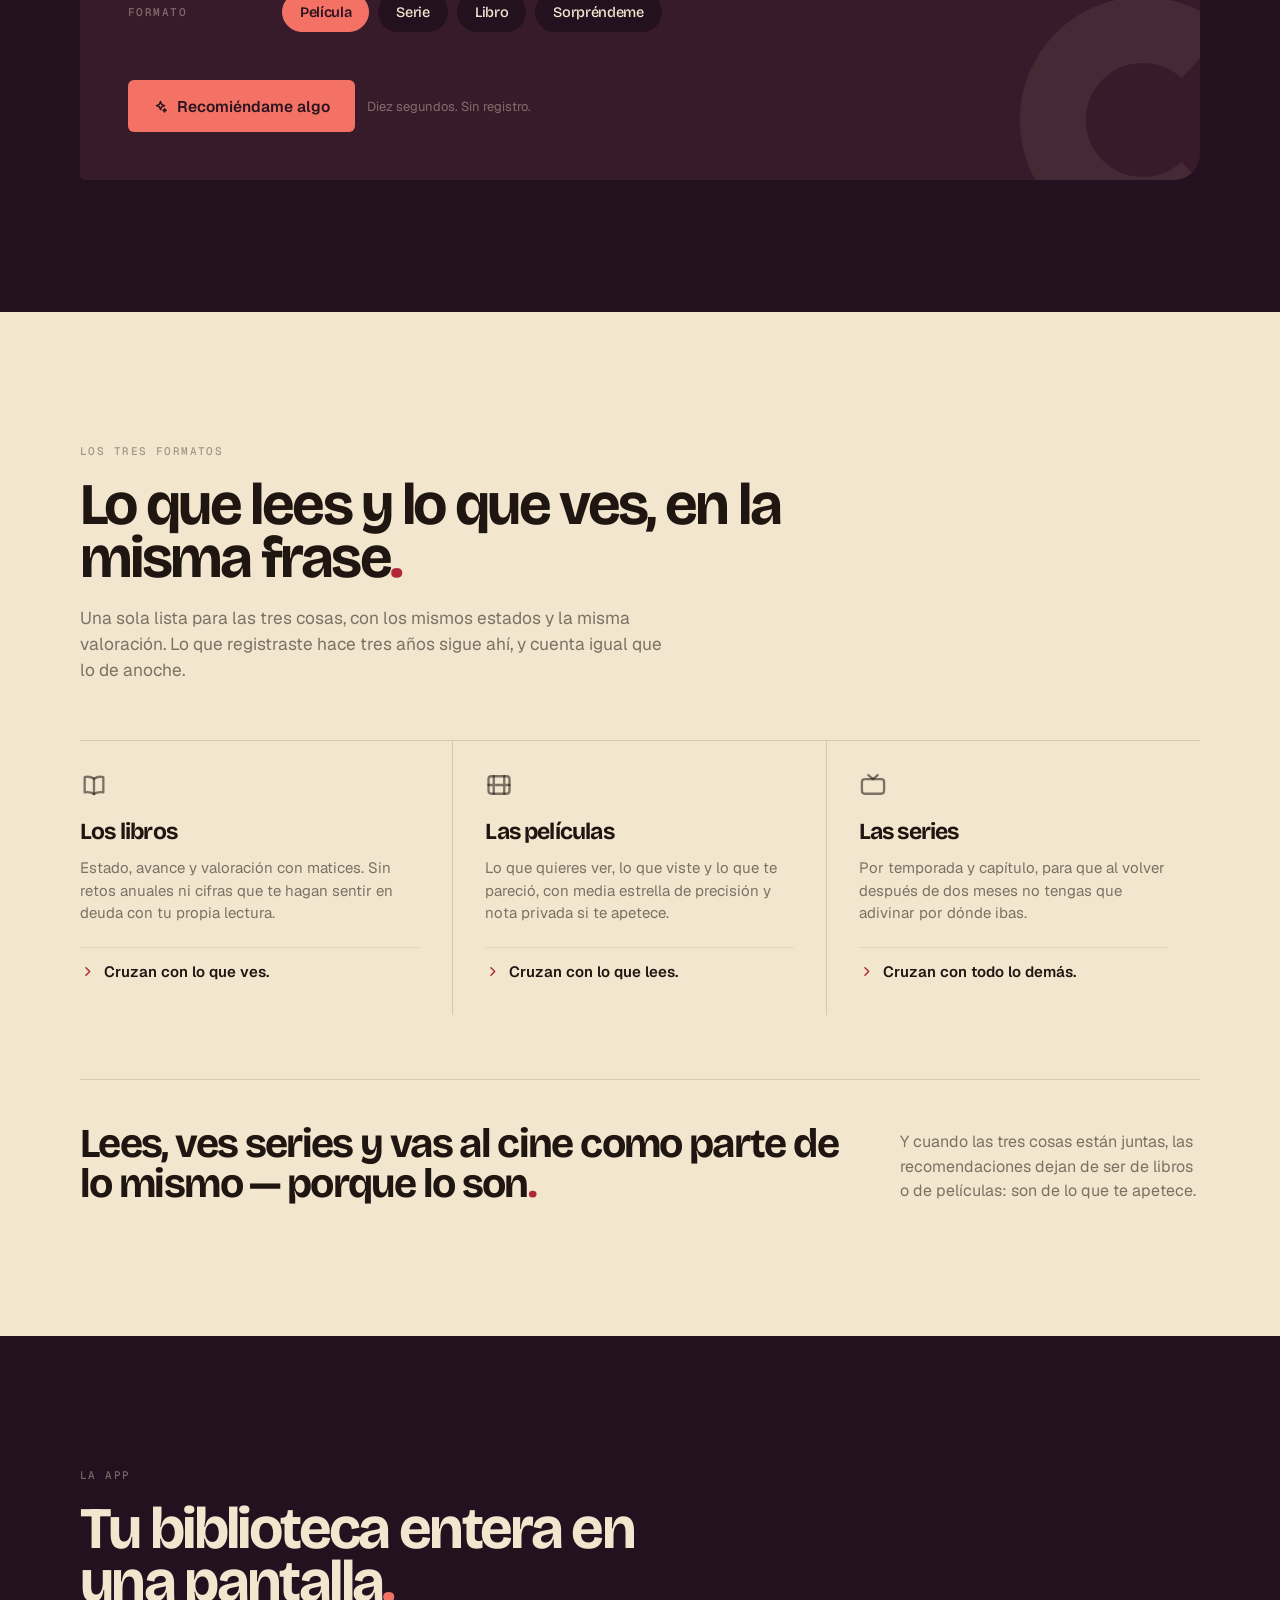
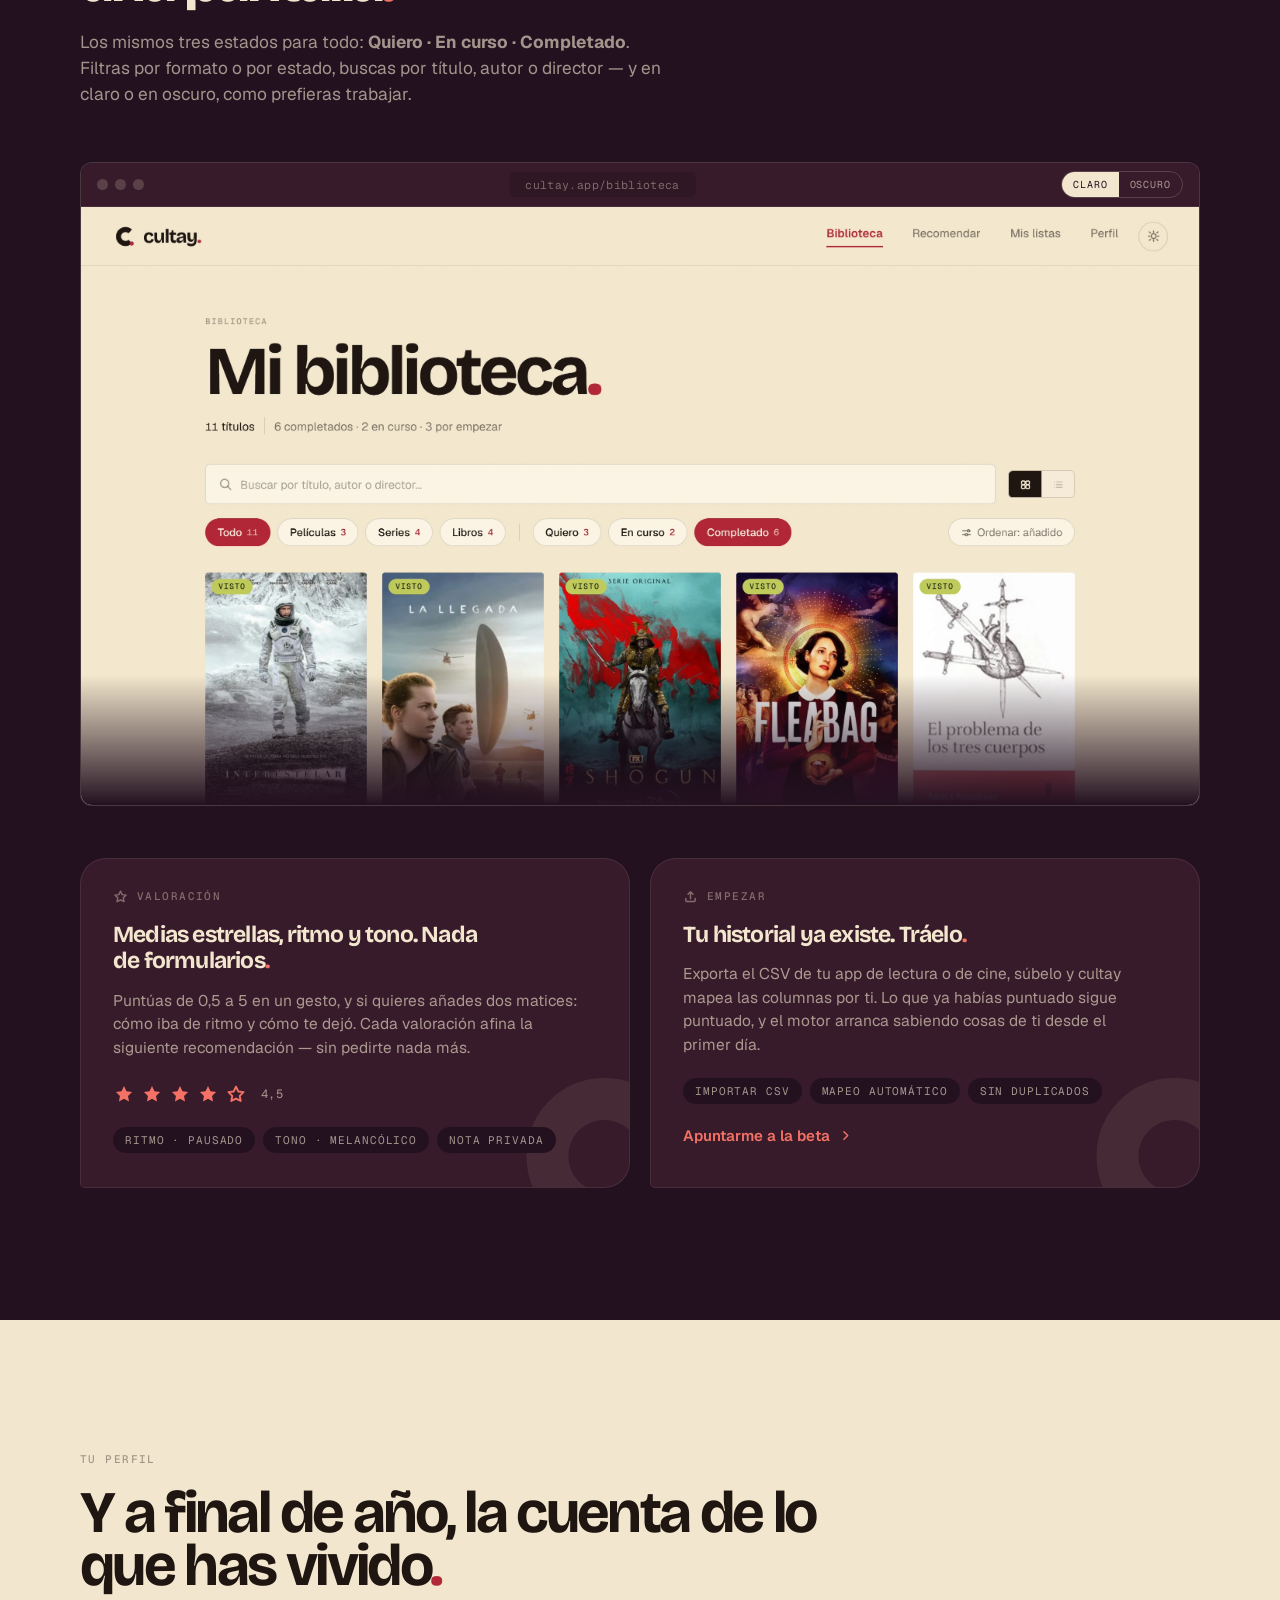
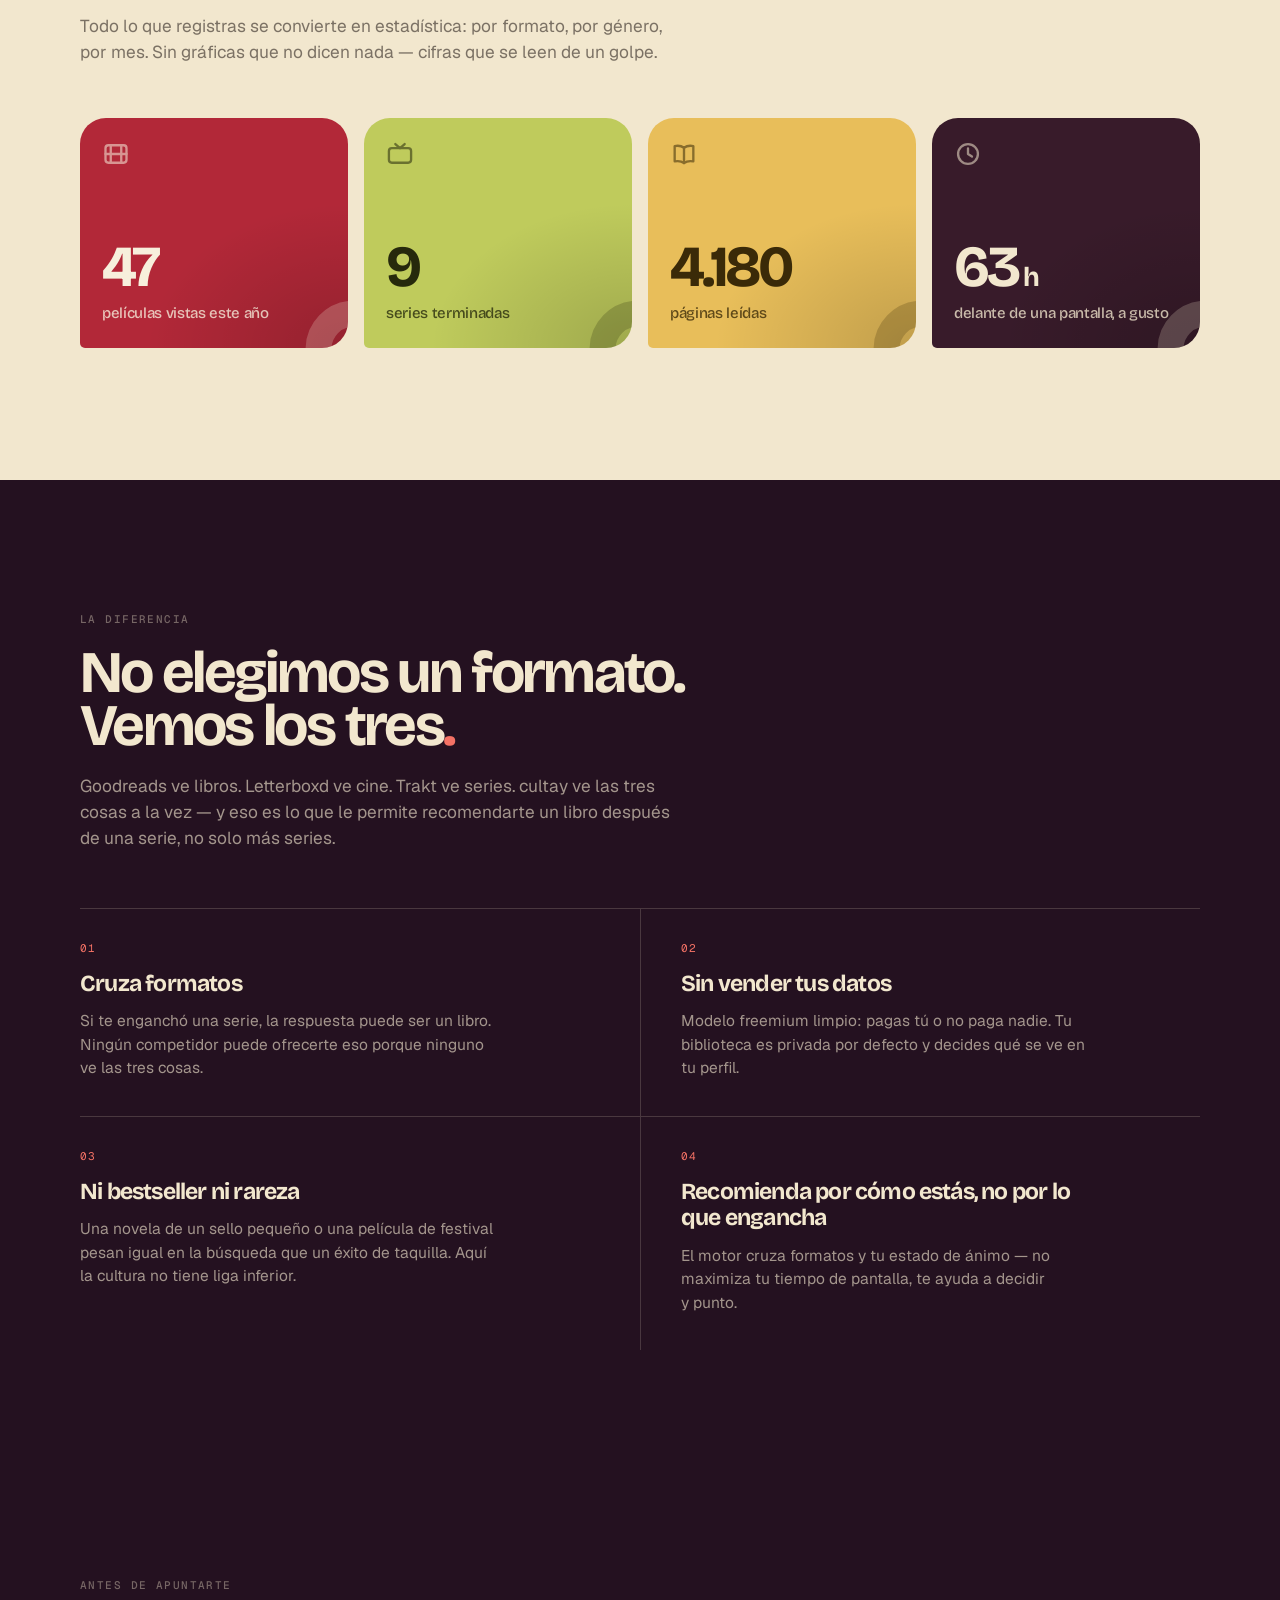
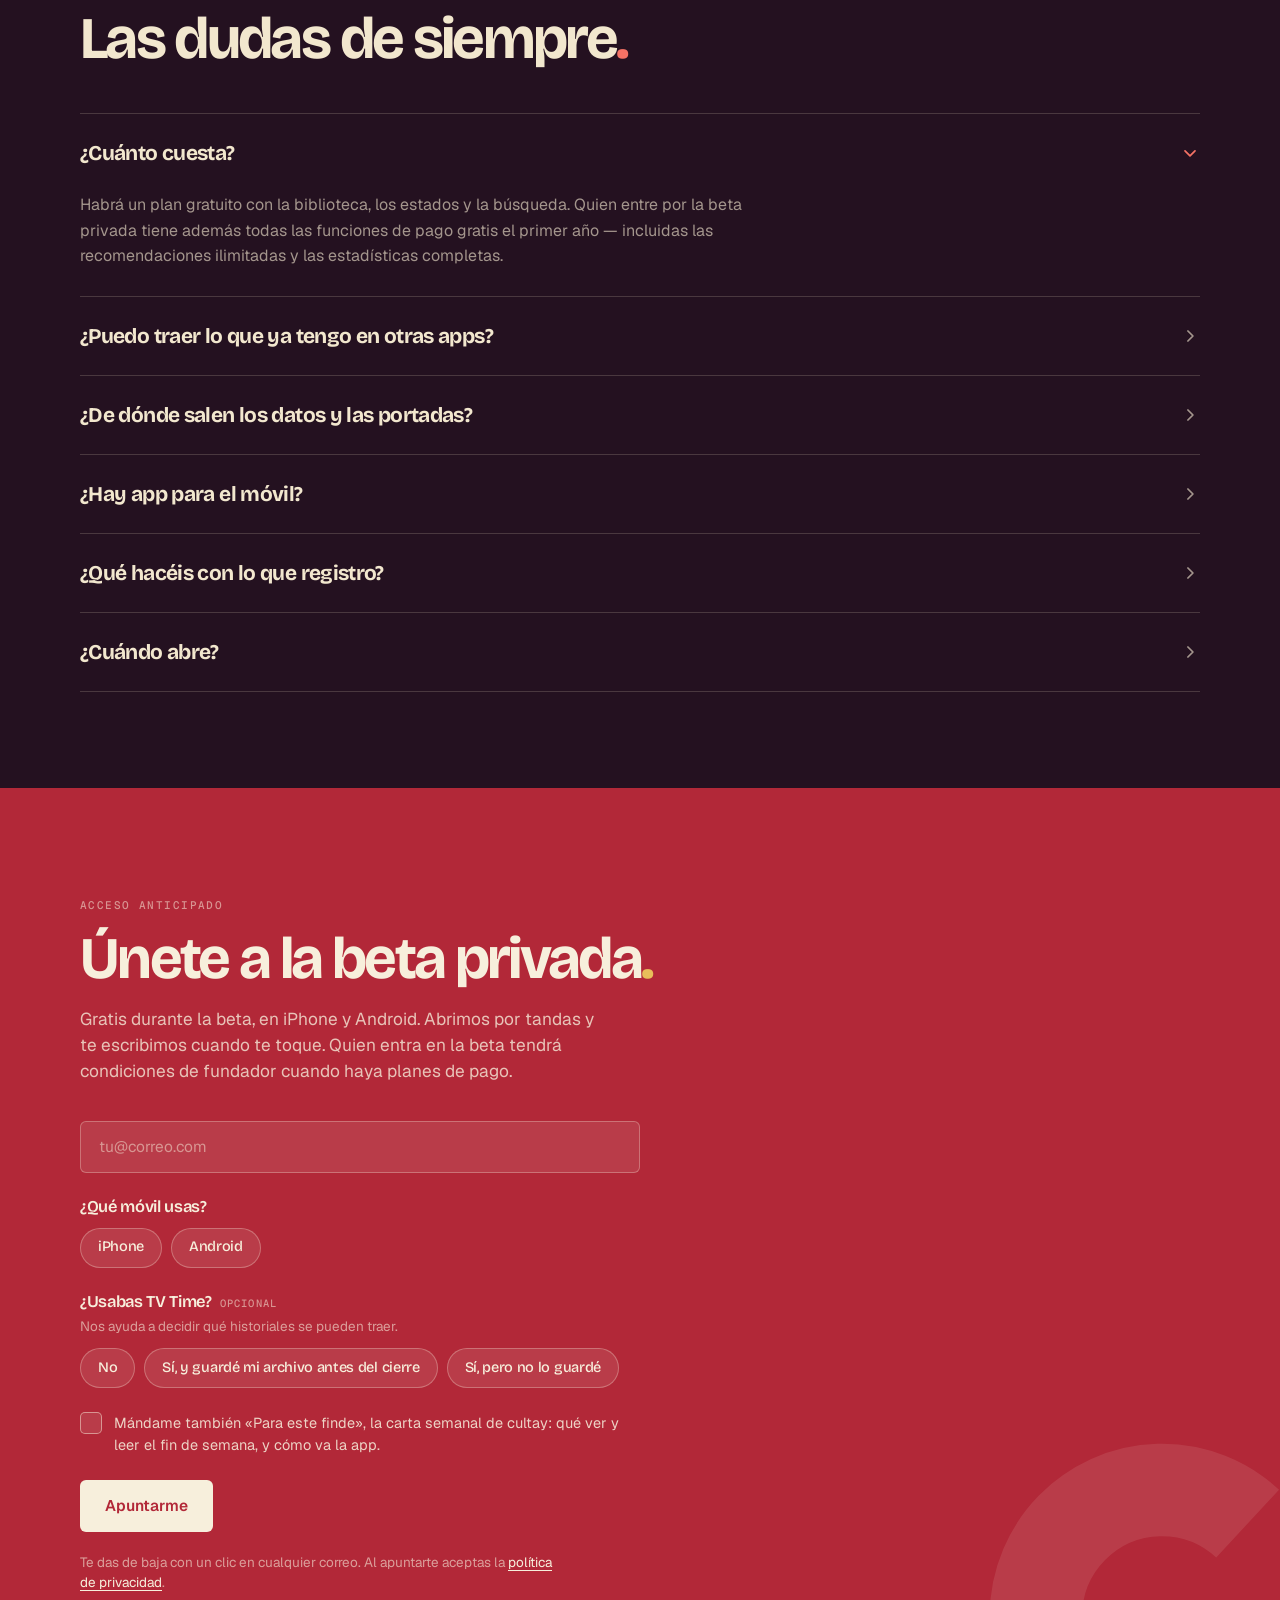
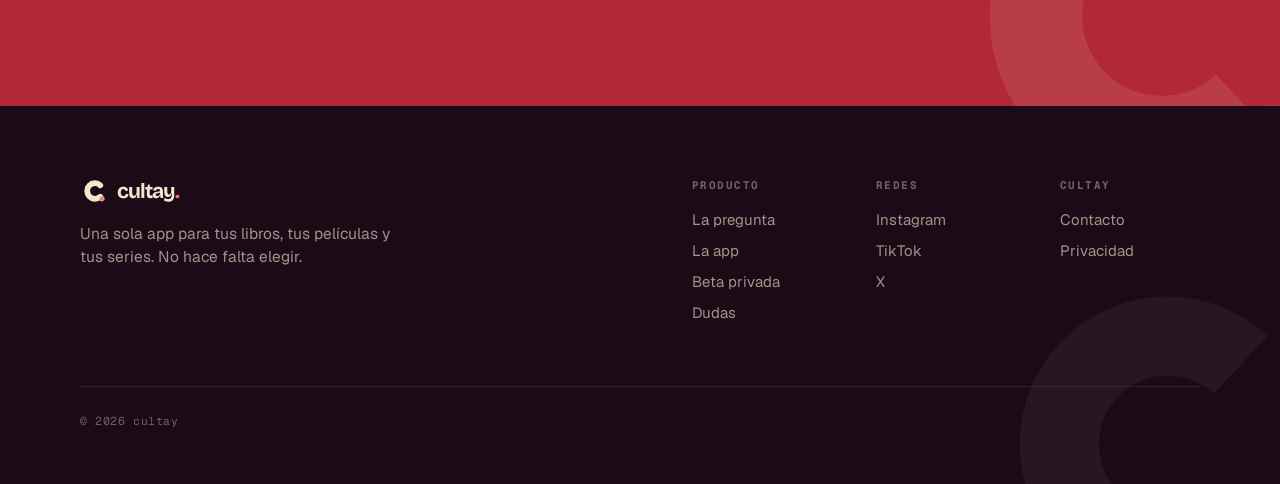
==== commit 7c07253d: "feat(beta): el formulario pregunta móvil, TV Time y carta, y guarda el origen Campos nuevos tras el " ====
--- a/index.html
+++ b/index.html
@@ -25,8 +25,9 @@
   /shots/biblioteca-{light,dark}.webp) — maqueta HTML (#appMock), fitShot() y --croph
   retirados del todo.
   Confirmado por Marta (30 ago 2026): TikTok/X del footer son reales y con contenido;
-  catálogo de títulos de ejemplo se mantiene tal cual.
-  Textos de la campaña aplicados el 5 oct 2026 (negocio, bloque 1, S2).
+  catálogo de títulos de ejemplo se mantiene tal cual; el plan gratuito de la FAQ se
+  reformuló sin prometer "para siempre" — confirmar la redacción final con el equipo
+  de producto antes de publicar.
 -->
 <link rel="preload" as="image" href="covers/arrival.webp" fetchpriority="high">
 </head>
@@ -69,9 +70,9 @@
     <div>
       <div class="cap">Libros · Películas · Series</div>
       <h1 class="d xl">Todo lo que lees, ves y llevas semanas sin decidir<i>.</i></h1>
-      <p class="lead">cultay te dice qué ver o leer hoy, entre todas tus plataformas y tus libros. Según cómo estás, y recordando lo que te gusta.</p>
+      <p class="lead">cultay reúne tus libros, películas y series en un solo sitio — y responde a la única pregunta que importa a las diez de la noche.</p>
       <div class="acts"><a class="btn p" href="#beta">Quiero acceso</a></div>
-      <p class="fine">Beta privada · gratis · iPhone y Android.</p>
+      <p class="fine">Beta privada · gratis el primer año · sin spam.</p>
     </div>
     <div class="result">
       <svg class="gm" viewBox="0 0 100 100"><use href="#i-mark"></use></svg>
@@ -212,7 +213,7 @@
     </div>
     <div class="four">
       <div class="pt"><div class="k">01</div><h3 class="d sm">Cruza formatos</h3><p>Si te enganchó una serie, la respuesta puede ser un libro. Ningún competidor puede ofrecerte eso porque ninguno ve las tres cosas.</p></div>
-      <div class="pt"><div class="k">02</div><h3 class="d sm">Sin vender tus datos</h3><p>No vendemos tus datos personales. Tu biblioteca es privada por defecto y decides qué se ve en tu perfil.</p></div>
+      <div class="pt"><div class="k">02</div><h3 class="d sm">Sin vender tus datos</h3><p>Modelo freemium limpio: pagas tú o no paga nadie. Tu biblioteca es privada por defecto y decides qué se ve en tu perfil.</p></div>
       <div class="pt"><div class="k">03</div><h3 class="d sm">Ni bestseller ni rareza</h3><p>Una novela de un sello pequeño o una película de festival pesan igual en la búsqueda que un éxito de taquilla. Aquí la cultura no tiene liga inferior.</p></div>
       <div class="pt"><div class="k">04</div><h3 class="d sm">Recomienda por cómo estás, no por lo que engancha</h3><p>El motor cruza formatos y tu estado de ánimo — no maximiza tu tiempo de pantalla, te ayuda a decidir y punto.</p></div>
     </div>
@@ -227,13 +228,12 @@
       <h2 class="d lg">Las dudas de siempre<i>.</i></h2>
     </div>
     <div class="faq">
-      <details open><summary>¿Cuánto cuesta?<svg class="ic"><use href="#i-chev"></use></svg></summary><p>La beta es gratis. Cuando haya planes de pago, quien estuvo en la beta tendrá condiciones de fundador.</p></details>
+      <details open><summary>¿Cuánto cuesta?<svg class="ic"><use href="#i-chev"></use></svg></summary><p>Habrá un plan gratuito con la biblioteca, los estados y la búsqueda. Quien entre por la beta privada tiene además todas las funciones de pago gratis el primer año — incluidas las recomendaciones ilimitadas y las estadísticas completas.</p></details>
       <details><summary>¿Puedo traer lo que ya tengo en otras apps?<svg class="ic"><use href="#i-chev"></use></svg></summary><p>Sí. Las apps de lectura y de cine más usadas exportan un CSV, y cultay lo importa mapeando las columnas automáticamente: título, autor o director, fecha y valoración. Puedes revisar el mapeo antes de confirmar, y no se crean duplicados si importas dos veces.</p></details>
       <details><summary>¿De dónde salen los datos y las portadas?<svg class="ic"><use href="#i-chev"></use></svg></summary><p>De catálogos y bases de datos especializadas de cine, series y libros. Si falta un título, puedes añadirlo a mano y lo revisamos.</p></details>
-      <details><summary>¿En qué móviles funciona?<svg class="ic"><use href="#i-chev"></use></svg></summary><p>En iPhone (a través de TestFlight, la app de Apple para betas) y en Android (con una prueba de Google Play). También desde el navegador, en cultay.com.</p></details>
+      <details><summary>¿Hay app para el móvil?<svg class="ic"><use href="#i-chev"></use></svg></summary><p>La beta abre como aplicación web, que funciona en el móvil y se puede instalar en la pantalla de inicio. Las apps nativas de iOS y Android van después, y quien esté en la beta entra primero.</p></details>
       <details><summary>¿Qué hacéis con lo que registro?<svg class="ic"><use href="#i-chev"></use></svg></summary><p>Sirve para recomendarte mejor y para tus estadísticas. No se vende, no se cede a anunciantes y no hay perfilado publicitario. Tu biblioteca es privada salvo lo que tú decidas hacer público en tu perfil, y puedes exportarla o borrarla entera cuando quieras.</p></details>
-      <details><summary>¿Cuándo abre?<svg class="ic"><use href="#i-chev"></use></svg></summary><p>Abrimos por tandas para no romper nada. Te escribimos cuando te toque, con los pasos para instalarla.</p></details>
-      <details><summary>¿Hay libros?<svg class="ic"><use href="#i-chev"></use></svg></summary><p>Sí. Hoy cultay es fuerte en pelis y series, y el catálogo de libros crece cada semana.</p></details>
+      <details><summary>¿Cuándo abre?<svg class="ic"><use href="#i-chev"></use></svg></summary><p>Por tandas, para no romper nada. Al apuntarte recibes un solo correo cuando te toque el hueco — no hay lista de espera pública ni sistema de invitaciones que haya que compartir.</p></details>
     </div>
   </div>
 </section>
--- a/landing.css
+++ b/landing.css
@@ -226,11 +226,30 @@
 .cta .cap{color:rgba(247,239,220,.55)}
 .cta .d i{color:#E8BE5A}
 .cta .lead{color:rgba(247,239,220,.78);margin-top:22px;max-width:520px}
-.form{display:flex;gap:12px;margin-top:36px;max-width:560px}
-.form label{flex:1;display:flex;align-items:center;height:52px;padding:0 18px;border-radius:6px;background:rgba(247,239,220,.1);border:1px solid rgba(247,239,220,.3)}
-.form input{flex:1;border:0;background:transparent;outline:0;font:inherit;font-size:15.5px;color:#F7EFDC}
-.form input::placeholder{color:rgba(247,239,220,.5)}
-.form label:focus-within{border-color:#F7EFDC}
+.form{display:flex;flex-direction:column;gap:24px;margin-top:36px;max-width:560px}
+.form .email{display:flex;align-items:center;height:52px;padding:0 18px;border-radius:6px;background:rgba(247,239,220,.1);border:1px solid rgba(247,239,220,.3)}
+.form .email input{flex:1;min-width:0;border:0;background:transparent;outline:0;font:inherit;font-size:15.5px;color:#F7EFDC}
+.form .email input::placeholder{color:rgba(247,239,220,.5)}
+.form .email:focus-within{border-color:#F7EFDC}
+.fset{border:0;padding:0;margin:0;min-width:0}
+.fset legend{padding:0;font-family:var(--display);font-weight:600;font-size:16.5px;letter-spacing:-.02em;color:#F7EFDC}
+.fset .opc{margin-left:8px;font-family:var(--mono);font-size:10.5px;font-weight:500;letter-spacing:.11em;text-transform:uppercase;color:rgba(247,239,220,.55)}
+.fhelp{margin-top:5px;font-size:13.5px;line-height:1.5;color:rgba(247,239,220,.6)}
+.opts{display:flex;gap:9px;flex-wrap:wrap;margin-top:12px}
+.opt{position:relative;display:inline-flex}
+.opt input{position:absolute;inset:0;width:100%;height:100%;margin:0;opacity:0;cursor:pointer}
+.opt span{display:inline-flex;align-items:center;min-height:40px;padding:8px 17px;border-radius:20px;border:1px solid rgba(247,239,220,.3);background:rgba(247,239,220,.1);font-family:var(--display);font-weight:500;font-size:14.5px;letter-spacing:-.022em;line-height:1.3;color:#F7EFDC;transition:background .12s,border-color .12s,color .12s}
+.opt:hover span{border-color:#F7EFDC}
+.opt input:checked+span{background:#F7EFDC;border-color:#F7EFDC;color:#B22838;font-weight:600}
+.opt input:focus-visible+span{outline:2px solid #F7EFDC;outline-offset:3px}
+.fcheck{display:flex;align-items:flex-start;gap:12px;font-size:14.5px;line-height:1.5;color:rgba(247,239,220,.86);cursor:pointer}
+.fcheck input{appearance:none;-webkit-appearance:none;flex:none;display:grid;place-content:center;width:22px;height:22px;margin:0;border-radius:5px;border:1px solid rgba(247,239,220,.5);background:rgba(247,239,220,.1);cursor:pointer;transition:background .12s,border-color .12s}
+.fcheck input:checked{background:#F7EFDC;border-color:#F7EFDC}
+.fcheck input:checked::after{content:"";width:11px;height:6px;border-left:2px solid #B22838;border-bottom:2px solid #B22838;transform:translateY(-1px) rotate(-45deg)}
+.fcheck input:focus-visible{outline:2px solid #F7EFDC;outline-offset:3px}
+.ferr{display:none;margin-top:10px;font-size:13.5px;font-weight:600;color:#F7EFDC}
+.ferr.show{display:block}
+.form .btn{align-self:flex-start}
 .ctafine{margin-top:20px;font-size:13.5px;color:rgba(247,239,220,.6);max-width:520px;line-height:1.5}
 .ctafine a{color:#F7EFDC;text-decoration:underline;text-underline-offset:3px}
 .btn[disabled]{opacity:.6;cursor:default}
@@ -274,8 +293,7 @@
 @media(max-width:620px){
   .rgrid,.dres{grid-template-columns:1fr}
   .cover{max-width:180px}
-  .form{flex-direction:column}
-  .form label{width:100%}
+  .form .btn{align-self:stretch}
   .btn{width:100%}
   .acts .btn{width:auto;flex:1}
 }
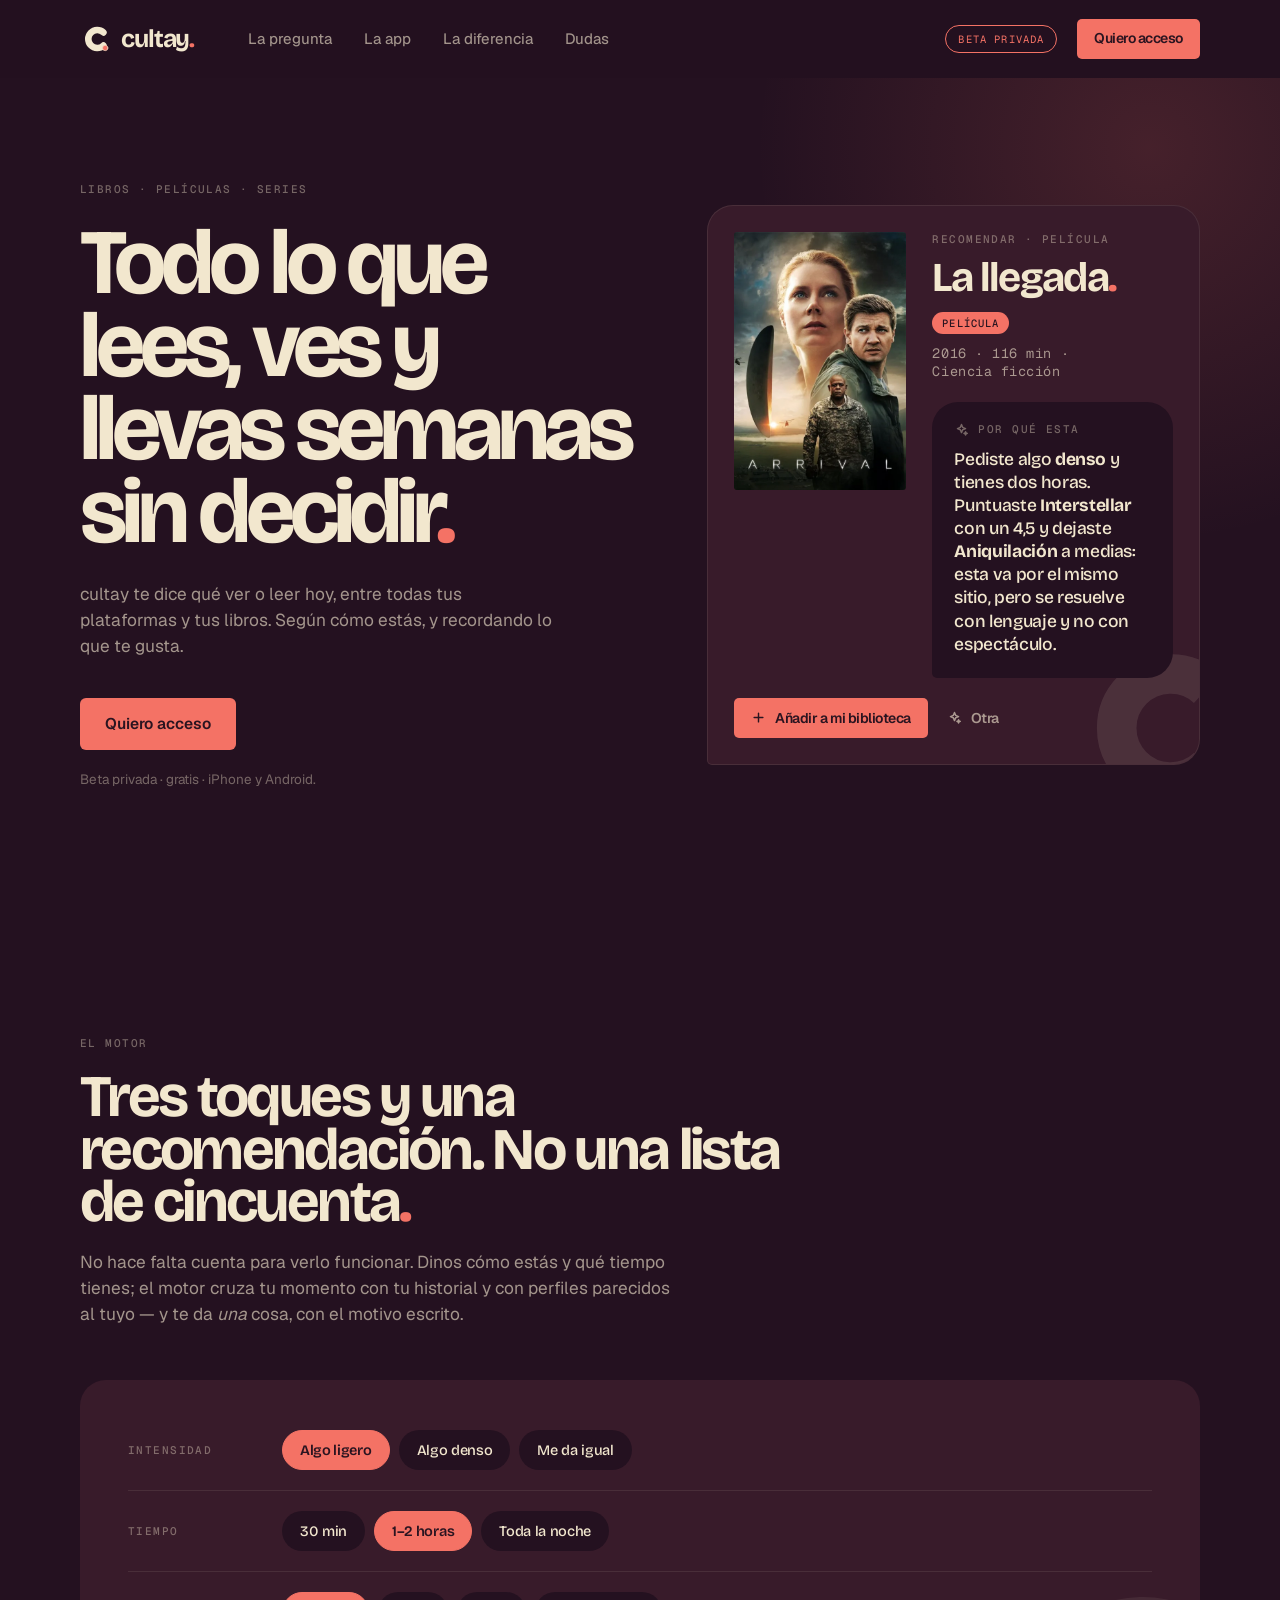
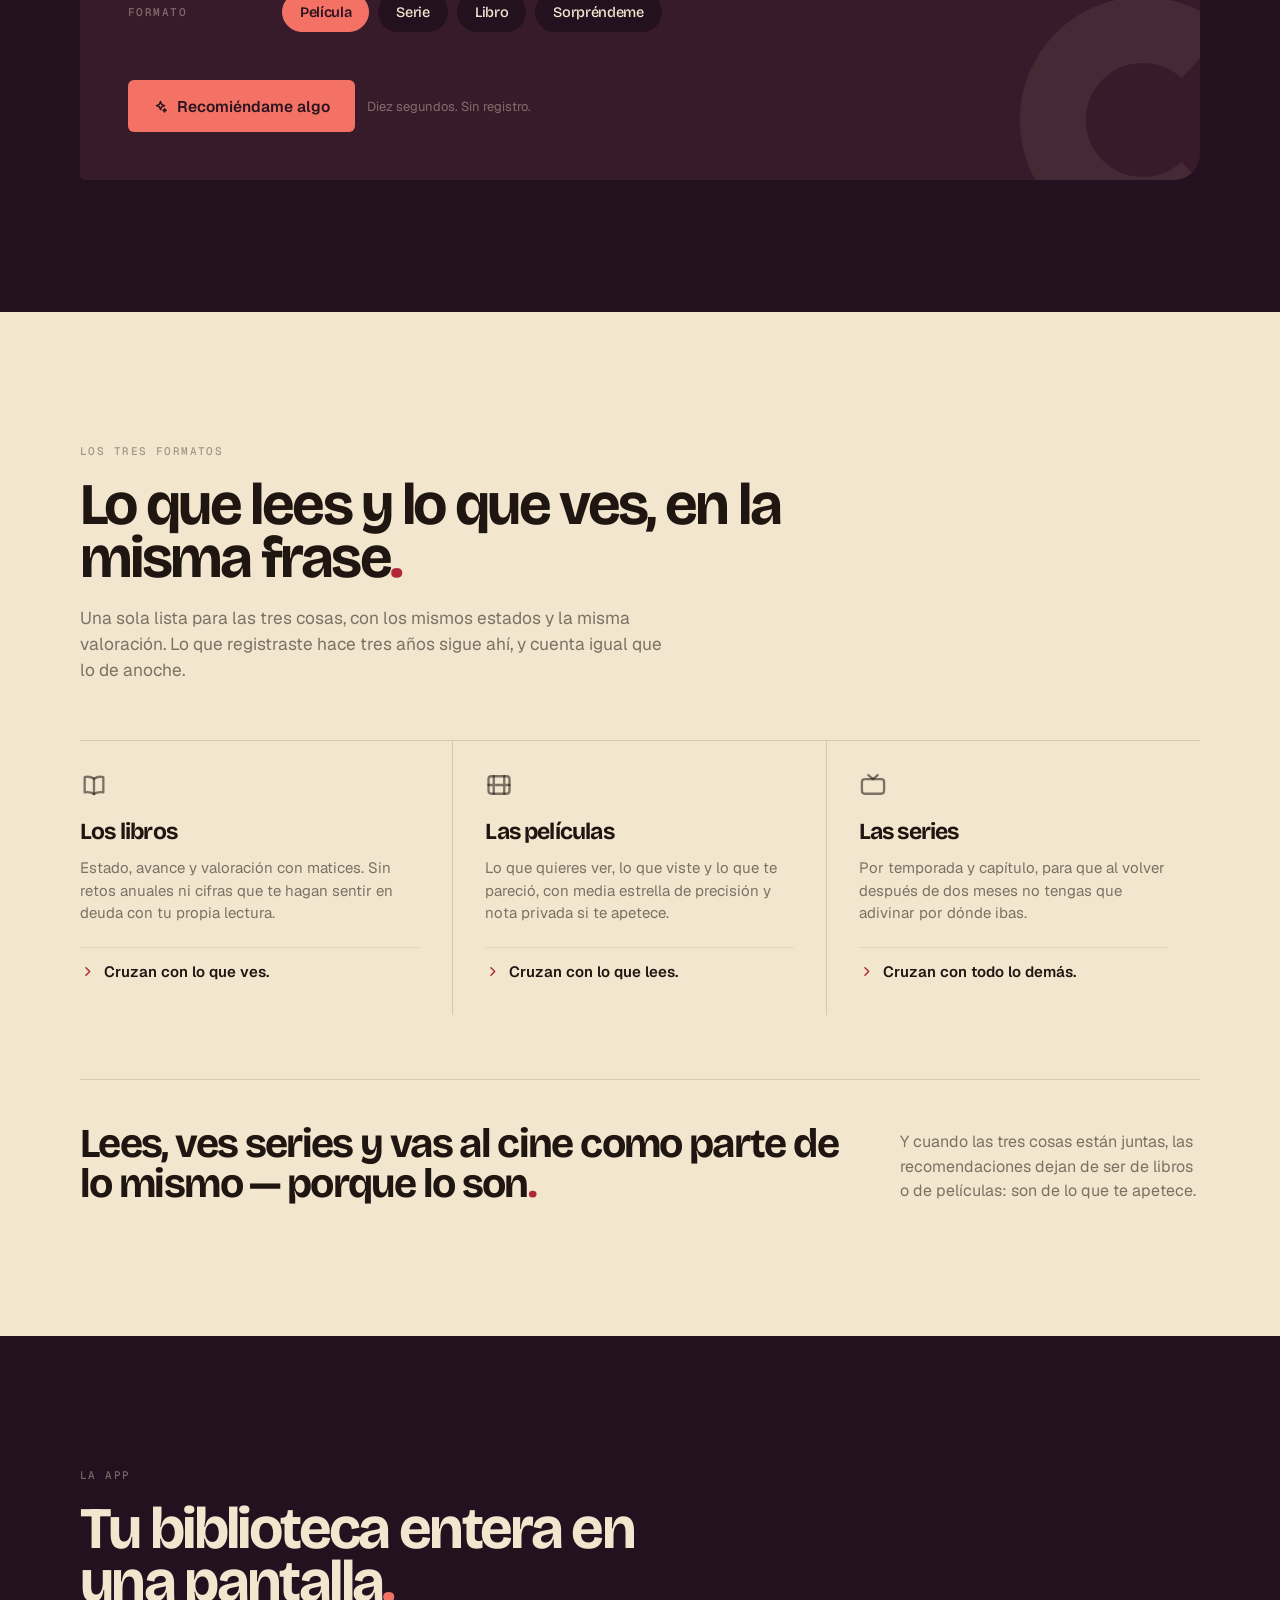
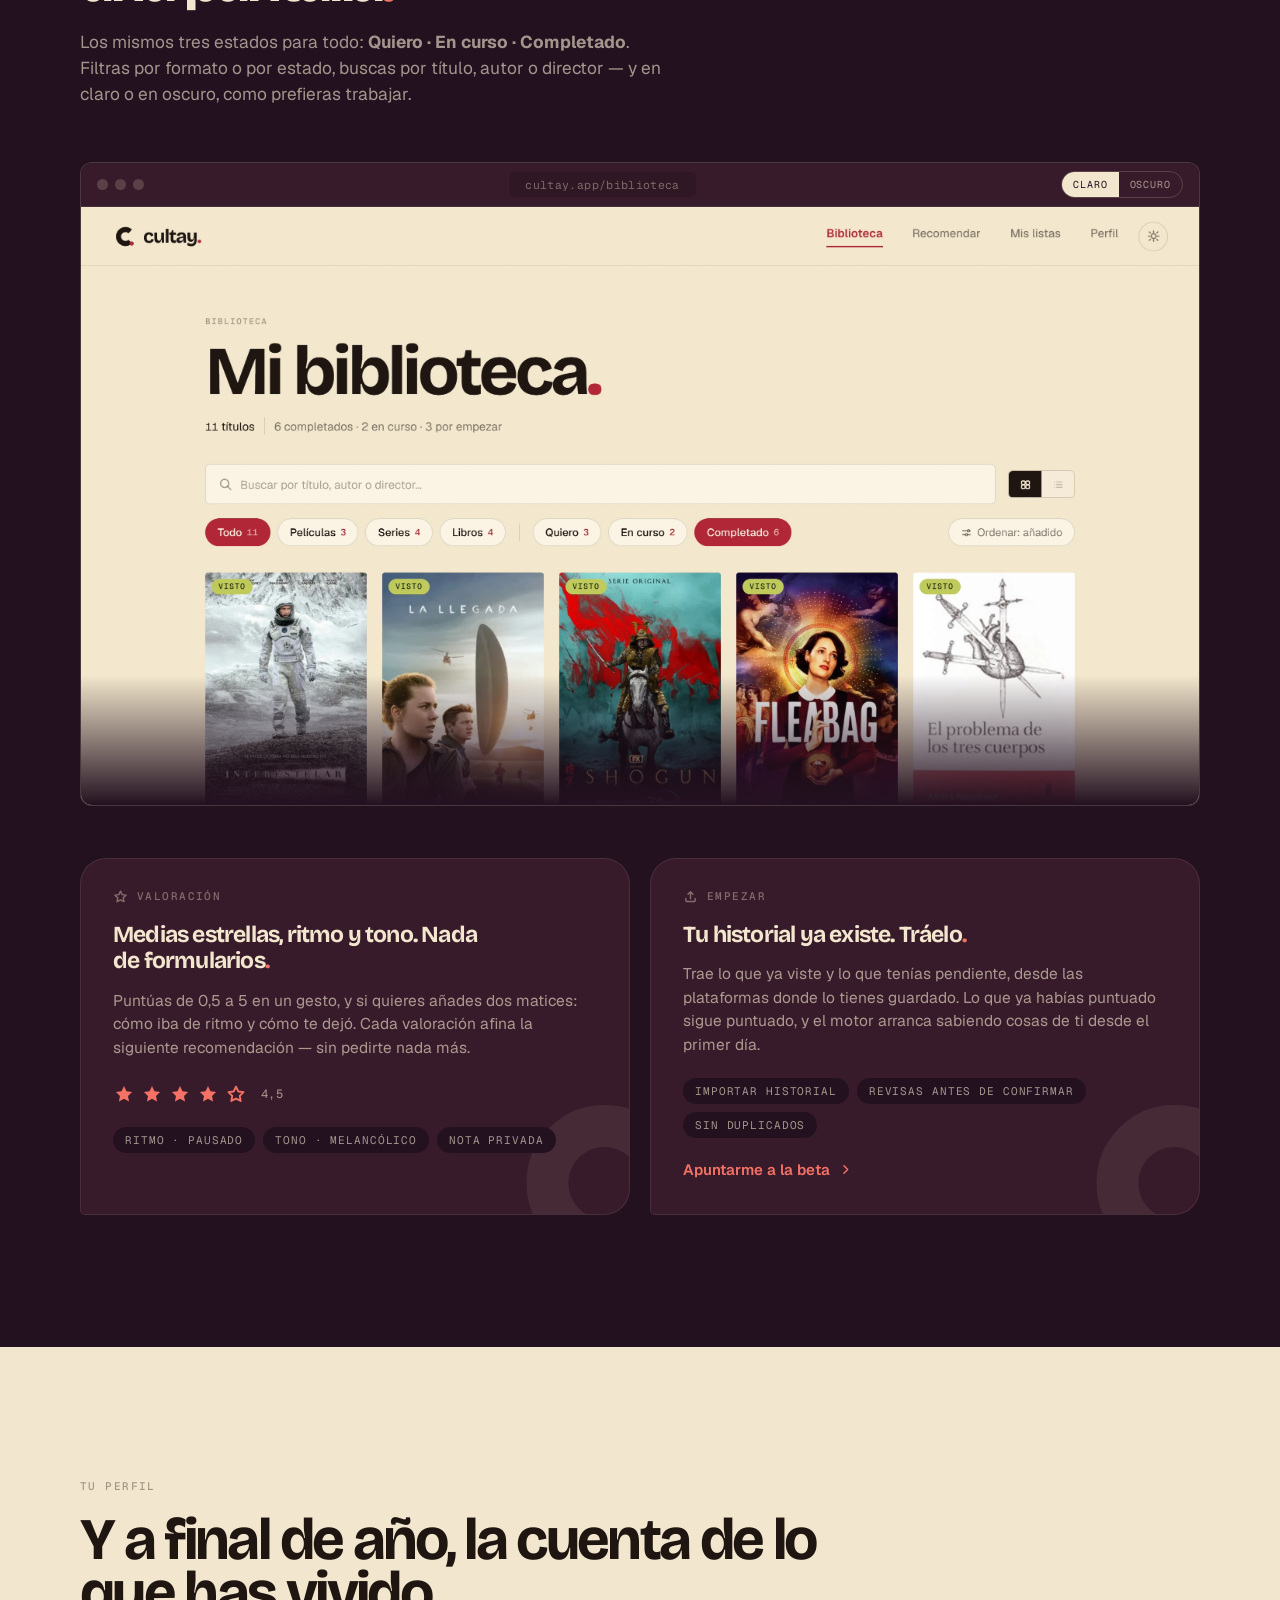
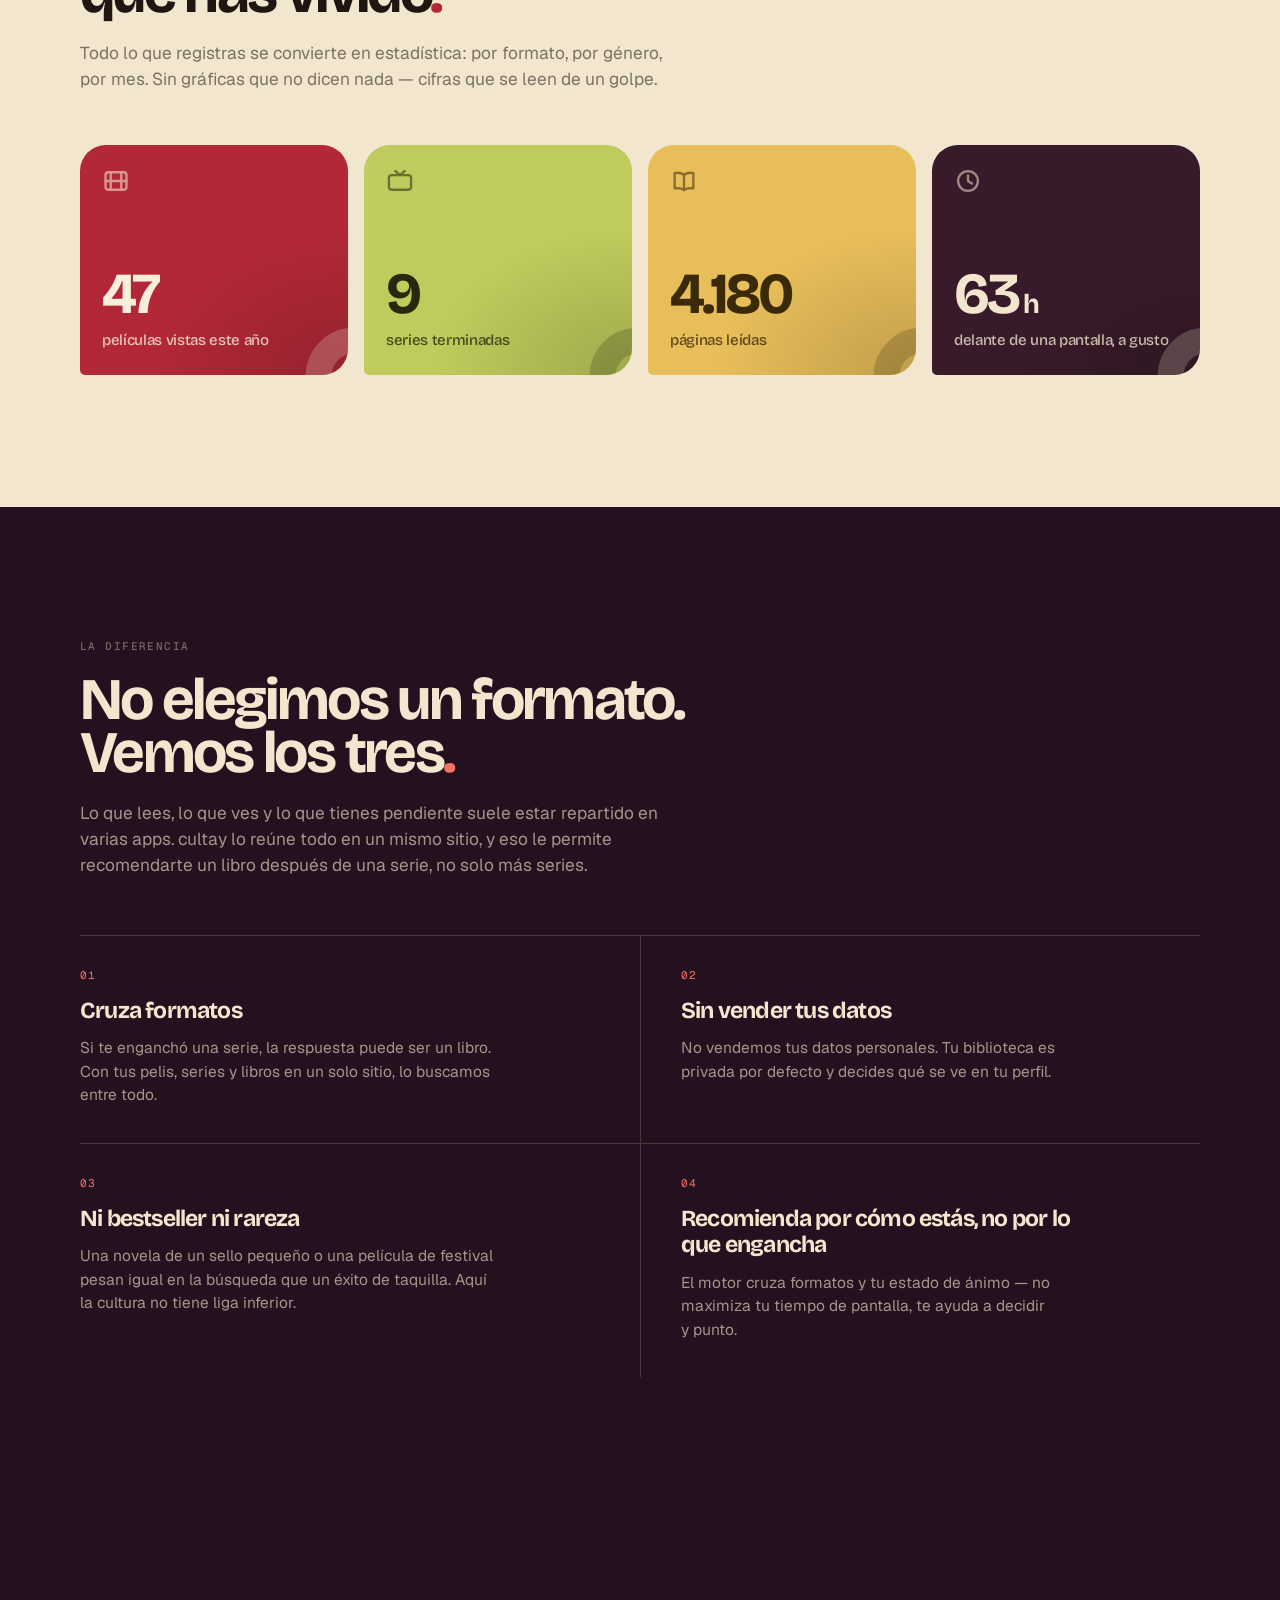
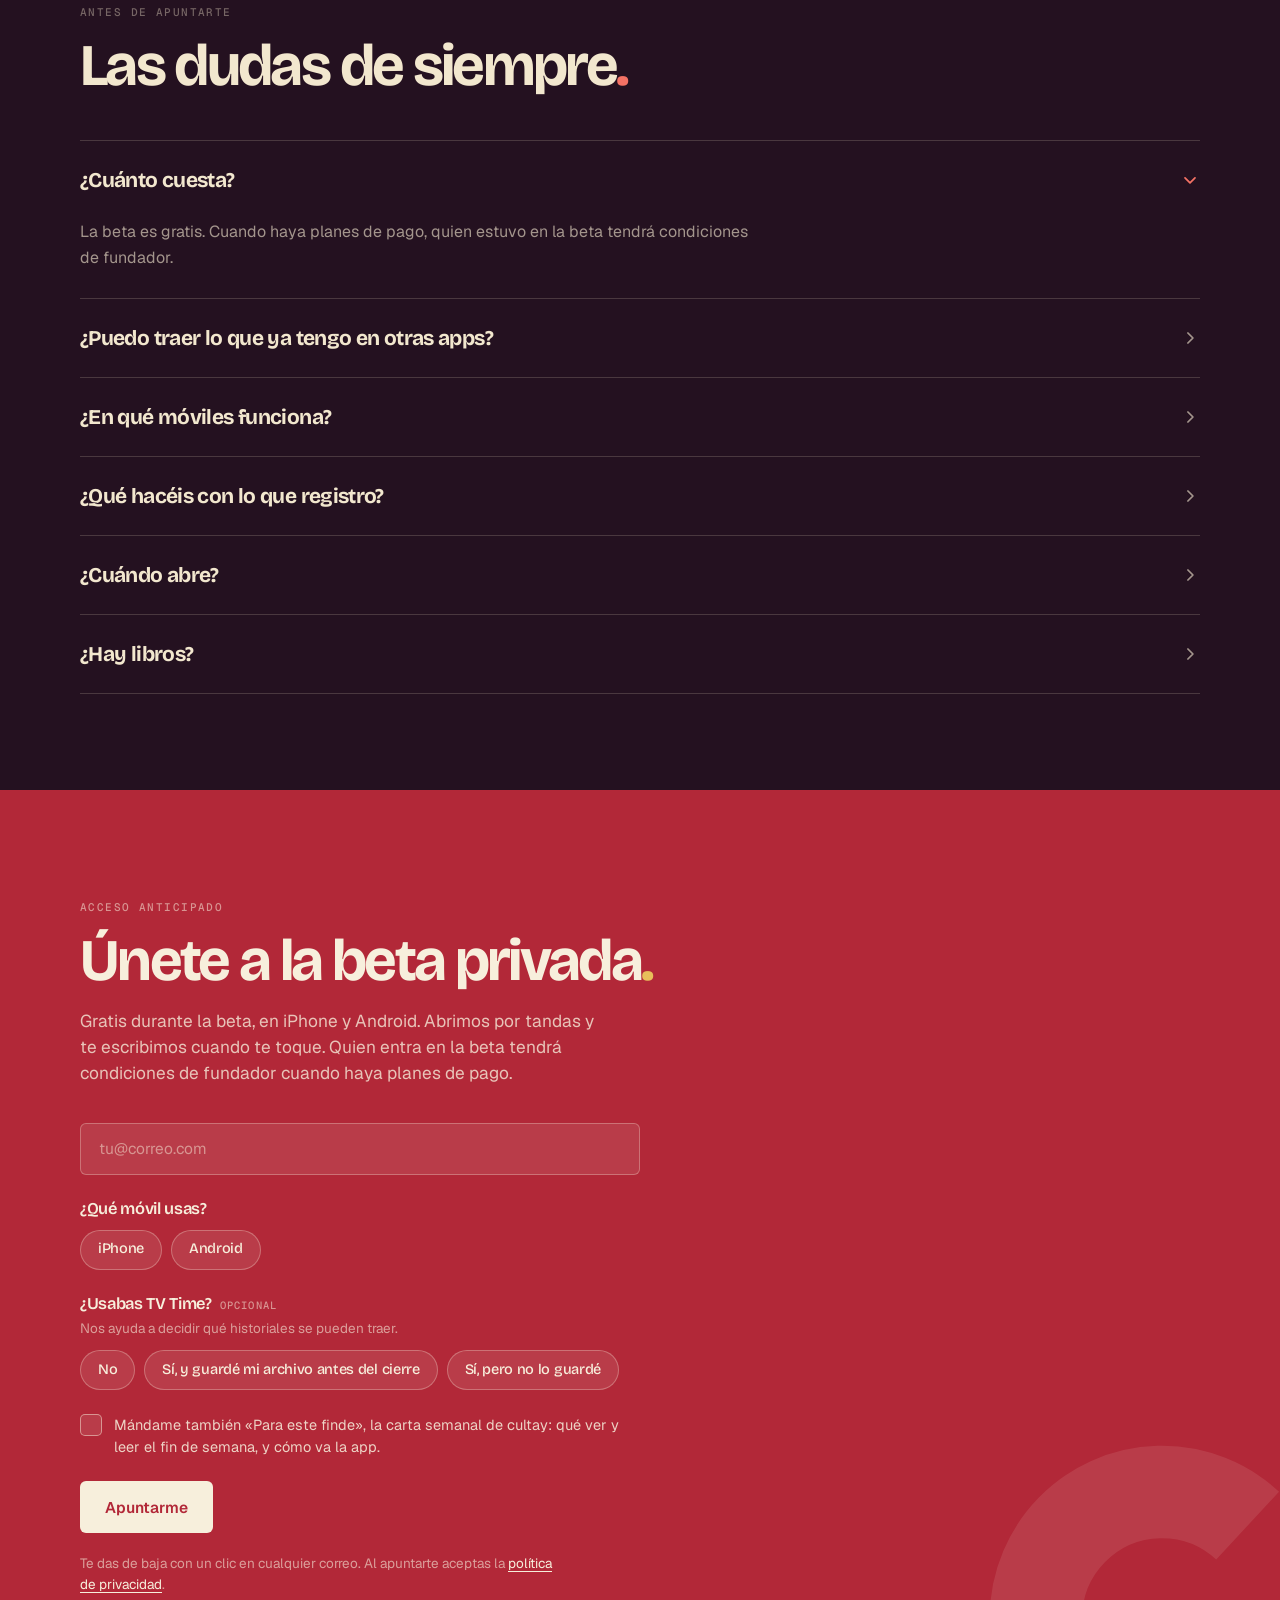
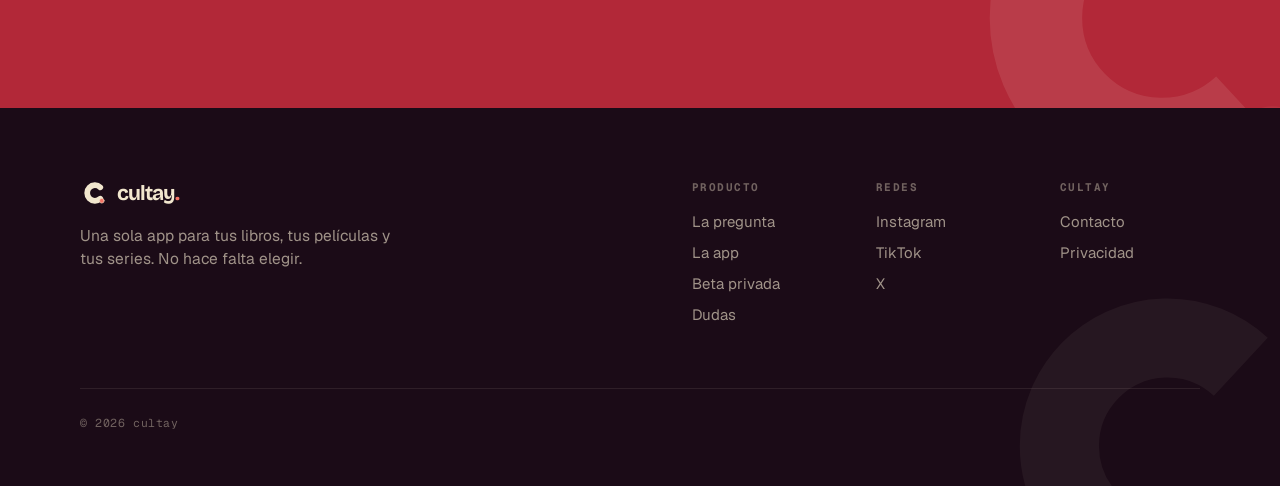
==== commit 92aa0032: "copy: ajustes de textos en FAQ, importación y diferencia Co-Authored-By: Claude Opus 5.5 <noreply@an" ====
--- a/index.html
+++ b/index.html
@@ -25,9 +25,8 @@
   /shots/biblioteca-{light,dark}.webp) — maqueta HTML (#appMock), fitShot() y --croph
   retirados del todo.
   Confirmado por Marta (30 ago 2026): TikTok/X del footer son reales y con contenido;
-  catálogo de títulos de ejemplo se mantiene tal cual; el plan gratuito de la FAQ se
-  reformuló sin prometer "para siempre" — confirmar la redacción final con el equipo
-  de producto antes de publicar.
+  catálogo de títulos de ejemplo se mantiene tal cual.
+  Textos de la campaña aplicados el 5 oct 2026 (negocio, bloque 1, S2).
 -->
 <link rel="preload" as="image" href="covers/arrival.webp" fetchpriority="high">
 </head>
@@ -70,9 +69,9 @@
     <div>
       <div class="cap">Libros · Películas · Series</div>
       <h1 class="d xl">Todo lo que lees, ves y llevas semanas sin decidir<i>.</i></h1>
-      <p class="lead">cultay reúne tus libros, películas y series en un solo sitio — y responde a la única pregunta que importa a las diez de la noche.</p>
+      <p class="lead">cultay te dice qué ver o leer hoy, entre todas tus plataformas y tus libros. Según cómo estás, y recordando lo que te gusta.</p>
       <div class="acts"><a class="btn p" href="#beta">Quiero acceso</a></div>
-      <p class="fine">Beta privada · gratis el primer año · sin spam.</p>
+      <p class="fine">Beta privada · gratis · iPhone y Android.</p>
     </div>
     <div class="result">
       <svg class="gm" viewBox="0 0 100 100"><use href="#i-mark"></use></svg>
@@ -178,8 +177,8 @@
         <svg class="gm" viewBox="0 0 100 100"><use href="#i-mark"></use></svg>
         <div class="cap"><svg class="ic s"><use href="#i-upload"></use></svg>Empezar</div>
         <h3 class="d sm">Tu historial ya existe. Tráelo<i>.</i></h3>
-        <p>Exporta el CSV de tu app de lectura o de cine, súbelo y cultay mapea las columnas por ti. Lo que ya habías puntuado sigue puntuado, y el motor arranca sabiendo cosas de ti desde el primer día.</p>
-        <div class="tags"><span class="tag">Importar CSV</span><span class="tag">Mapeo automático</span><span class="tag">Sin duplicados</span></div>
+        <p>Trae lo que ya viste y lo que tenías pendiente, desde las plataformas donde lo tienes guardado. Lo que ya habías puntuado sigue puntuado, y el motor arranca sabiendo cosas de ti desde el primer día.</p>
+        <div class="tags"><span class="tag">Importar historial</span><span class="tag">Revisas antes de confirmar</span><span class="tag">Sin duplicados</span></div>
         <a class="panelink" href="#beta">Apuntarme a la beta<svg class="ic s"><use href="#i-chev"></use></svg></a>
       </div>
     </div>
@@ -209,11 +208,11 @@
     <div class="head">
       <div class="cap">La diferencia</div>
       <h2 class="d lg">No elegimos un formato. Vemos los tres<i>.</i></h2>
-      <p class="lead">Goodreads ve libros. Letterboxd ve cine. Trakt ve series. cultay ve las tres cosas a la vez — y eso es lo que le permite recomendarte un libro después de una serie, no solo más series.</p>
+      <p class="lead">Lo que lees, lo que ves y lo que tienes pendiente suele estar repartido en varias apps. cultay lo reúne todo en un mismo sitio, y eso le permite recomendarte un libro después de una serie, no solo más series.</p>
     </div>
     <div class="four">
-      <div class="pt"><div class="k">01</div><h3 class="d sm">Cruza formatos</h3><p>Si te enganchó una serie, la respuesta puede ser un libro. Ningún competidor puede ofrecerte eso porque ninguno ve las tres cosas.</p></div>
-      <div class="pt"><div class="k">02</div><h3 class="d sm">Sin vender tus datos</h3><p>Modelo freemium limpio: pagas tú o no paga nadie. Tu biblioteca es privada por defecto y decides qué se ve en tu perfil.</p></div>
+      <div class="pt"><div class="k">01</div><h3 class="d sm">Cruza formatos</h3><p>Si te enganchó una serie, la respuesta puede ser un libro. Con tus pelis, series y libros en un solo sitio, lo buscamos entre todo.</p></div>
+      <div class="pt"><div class="k">02</div><h3 class="d sm">Sin vender tus datos</h3><p>No vendemos tus datos personales. Tu biblioteca es privada por defecto y decides qué se ve en tu perfil.</p></div>
       <div class="pt"><div class="k">03</div><h3 class="d sm">Ni bestseller ni rareza</h3><p>Una novela de un sello pequeño o una película de festival pesan igual en la búsqueda que un éxito de taquilla. Aquí la cultura no tiene liga inferior.</p></div>
       <div class="pt"><div class="k">04</div><h3 class="d sm">Recomienda por cómo estás, no por lo que engancha</h3><p>El motor cruza formatos y tu estado de ánimo — no maximiza tu tiempo de pantalla, te ayuda a decidir y punto.</p></div>
     </div>
@@ -228,12 +227,12 @@
       <h2 class="d lg">Las dudas de siempre<i>.</i></h2>
     </div>
     <div class="faq">
-      <details open><summary>¿Cuánto cuesta?<svg class="ic"><use href="#i-chev"></use></svg></summary><p>Habrá un plan gratuito con la biblioteca, los estados y la búsqueda. Quien entre por la beta privada tiene además todas las funciones de pago gratis el primer año — incluidas las recomendaciones ilimitadas y las estadísticas completas.</p></details>
-      <details><summary>¿Puedo traer lo que ya tengo en otras apps?<svg class="ic"><use href="#i-chev"></use></svg></summary><p>Sí. Las apps de lectura y de cine más usadas exportan un CSV, y cultay lo importa mapeando las columnas automáticamente: título, autor o director, fecha y valoración. Puedes revisar el mapeo antes de confirmar, y no se crean duplicados si importas dos veces.</p></details>
-      <details><summary>¿De dónde salen los datos y las portadas?<svg class="ic"><use href="#i-chev"></use></svg></summary><p>De catálogos y bases de datos especializadas de cine, series y libros. Si falta un título, puedes añadirlo a mano y lo revisamos.</p></details>
-      <details><summary>¿Hay app para el móvil?<svg class="ic"><use href="#i-chev"></use></svg></summary><p>La beta abre como aplicación web, que funciona en el móvil y se puede instalar en la pantalla de inicio. Las apps nativas de iOS y Android van después, y quien esté en la beta entra primero.</p></details>
+      <details open><summary>¿Cuánto cuesta?<svg class="ic"><use href="#i-chev"></use></svg></summary><p>La beta es gratis. Cuando haya planes de pago, quien estuvo en la beta tendrá condiciones de fundador.</p></details>
+      <details><summary>¿Puedo traer lo que ya tengo en otras apps?<svg class="ic"><use href="#i-chev"></use></svg></summary><p>Sí. Puedes traer lo que ya viste y lo que tenías pendiente, desde las plataformas donde lo tienes guardado. Te guiamos paso a paso, revisas lo que vamos a importar antes de confirmar, y no se crean duplicados si lo haces dos veces.</p></details>
+      <details><summary>¿En qué móviles funciona?<svg class="ic"><use href="#i-chev"></use></svg></summary><p>En iPhone y en Android, y también desde el navegador, en cultay.com. Te explicamos cómo instalarla cuando te toque.</p></details>
       <details><summary>¿Qué hacéis con lo que registro?<svg class="ic"><use href="#i-chev"></use></svg></summary><p>Sirve para recomendarte mejor y para tus estadísticas. No se vende, no se cede a anunciantes y no hay perfilado publicitario. Tu biblioteca es privada salvo lo que tú decidas hacer público en tu perfil, y puedes exportarla o borrarla entera cuando quieras.</p></details>
-      <details><summary>¿Cuándo abre?<svg class="ic"><use href="#i-chev"></use></svg></summary><p>Por tandas, para no romper nada. Al apuntarte recibes un solo correo cuando te toque el hueco — no hay lista de espera pública ni sistema de invitaciones que haya que compartir.</p></details>
+      <details><summary>¿Cuándo abre?<svg class="ic"><use href="#i-chev"></use></svg></summary><p>Abrimos por tandas para no romper nada. Te escribimos cuando te toque, con los pasos para instalarla.</p></details>
+      <details><summary>¿Hay libros?<svg class="ic"><use href="#i-chev"></use></svg></summary><p>Sí. Hoy cultay es fuerte en pelis y series, y el catálogo de libros crece cada semana.</p></details>
     </div>
   </div>
 </section>
